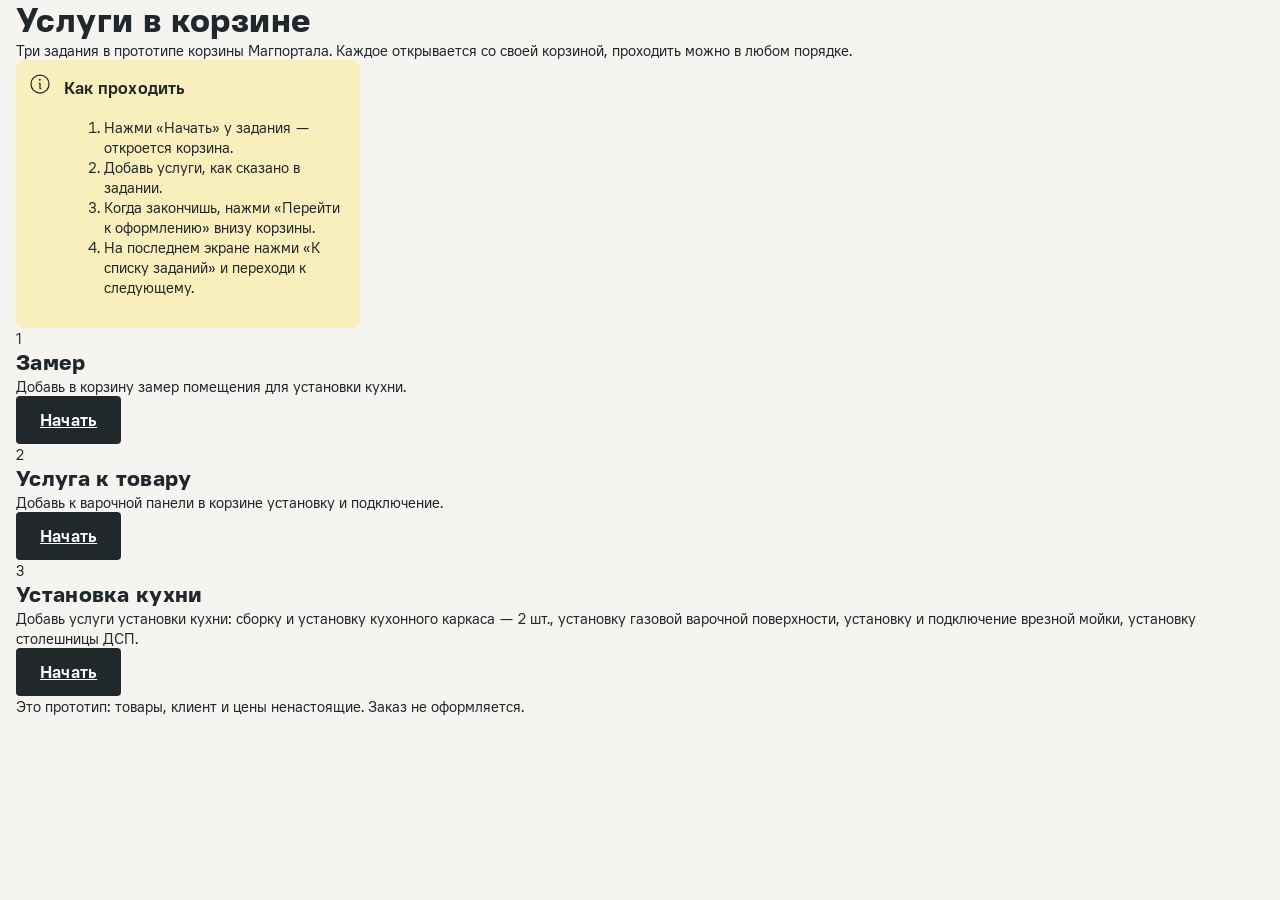
==== index.html @ e3cd8313 "Обновление прототипа 2026-10-15 13:20" ====
<!doctype html>
<html lang="ru">
<head>
<meta charset="utf-8">
<meta name="robots" content="noindex, nofollow">
<meta name="viewport" content="width=device-width, initial-scale=1">
<title>Задания — услуги в корзине</title>
<link rel="stylesheet" href="assets/fonts.css">
<link rel="stylesheet" href="assets/ds.css">
<style>
/* Стартовая страница теста: три задания прототипа. Атомы — ds.css (fr-btn, fr-label, fr-infobar). */
html, body { margin: 0; background: var(--background-secondary, #F5F4F1); font-family: var(--f-base); color: var(--text-primary); }
* { box-sizing: border-box; }
p, h1, h2 { margin: 0; }
.st-h1, .st-h2 { font-family: var(--f-base); text-transform: none; }   /* ds.css задаёт h1/h2 титульный шрифт и капс — гасим
.st { max-width: 720px; margin: 0 auto; padding: 64px 16px 80px; display: flex; flex-direction: column; gap: 32px; }
.st-head { display: flex; flex-direction: column; gap: 12px; }
.st-h1 { font-size: 34px; line-height: 40px; font-weight: 600; letter-spacing: .25px; }
.st-lead { font-size: 17px; line-height: 24px; letter-spacing: .2px; color: var(--text-secondary); }
.st .fr-infobar { width: 100%; }
.st-ib { flex: none; padding: 4px; }
.st-ib img { display: block; width: 24px; height: 24px; }
.st-steps { margin: 4px 0 0; padding-left: 20px; font-size: 15px; line-height: 20px; letter-spacing: .2px; }
.st-steps li + li { margin-top: 4px; }
.st-list { display: flex; flex-direction: column; gap: 16px; }
.st-card { display: flex; gap: 24px; align-items: flex-start; padding: 24px; border-radius: 8px; background: var(--background-primary); }
.st-num { flex: none; width: 40px; height: 40px; border-radius: 50%; display: flex; align-items: center; justify-content: center;
  background: var(--control-minor); font-size: 17px; line-height: 24px; font-weight: 600; }
.st-body { flex: 1 1 0; min-width: 0; display: flex; flex-direction: column; gap: 8px; }
.st-trow { display: flex; flex-wrap: wrap; align-items: center; gap: 8px 12px; }
.st-h2 { font-size: 21px; line-height: 26px; font-weight: 600; letter-spacing: .2px; }
.st-task { font-size: 17px; line-height: 24px; letter-spacing: .2px; }
.st-card .fr-btn { flex: none; align-self: center; text-decoration: none; }
.st-lbl--done { background: var(--control-minor); }
.st-foot { font-size: 13px; line-height: 16px; letter-spacing: .2px; color: var(--text-minor); }
@media (max-width: 600px) {
  .st { padding-top: 32px; }
  .st-card { flex-wrap: wrap; }
  .st-card .fr-btn { width: 100%; }
}
</style>
</head>
<body>
<main class="st">
  <div class="st-head">
    <h1 class="st-h1">Услуги в корзине</h1>
    <p class="st-lead">Три задания в прототипе корзины Магпортала. Каждое открывается со своей корзиной, проходить можно в любом порядке.</p>
  </div>

  <div class="fr-infobar fr-infobar--alert">
    <div class="fr-infobar__content"><span class="st-ib"><img src="assets/fig/svc/info-24.svg" alt=""></span>
      <div class="fr-infobar__text">
        <p class="fr-infobar__title">Как проходить</p>
        <ol class="st-steps">
          <li>Нажми «Начать» у задания — откроется корзина.</li>
          <li>Добавь услуги, как сказано в задании.</li>
          <li>Когда закончишь, нажми «Перейти к оформлению» внизу корзины.</li>
          <li>На последнем экране нажми «К списку заданий» и переходи к следующему.</li>
        </ol>
      </div>
    </div>
  </div>

  <div class="st-list" id="list"></div>

  <p class="st-foot">Это прототип: товары, клиент и цены ненастоящие. Заказ не оформляется.</p>
</main>

<script>
  // Формулировки заданий — черновик, проверить перед отправкой
  const TASKS = [
    { id: 'zamer', title: 'Замер', text: 'Добавь в корзину замер помещения для установки кухни.' },
    { id: 'tovar', title: 'Услуга к товару', text: 'Добавь к варочной панели в корзине установку и подключение.' },
    { id: 'kuhnya', title: 'Установка кухни', text: 'Добавь услуги установки кухни: сборку и установку кухонного каркаса — 2 шт., установку газовой варочной поверхности, установку и подключение врезной мойки, установку столешницы ДСП.' }
  ];
  const status = id => { try { return localStorage.getItem('ux-task-' + id); } catch (e) { return null; } };
  document.getElementById('list').innerHTML = TASKS.map((t, i) => {
    const s = status(t.id);
    // Метка нейтральная для обоих исходов — как и страница «Задание завершено», не подсказываем, верно ли выполнено
    const lbl = s ? '<span class="fr-label st-lbl--done"><span class="fr-label__text">Пройдено</span></span>' : '';
    return `<section class="st-card">
      <span class="st-num">${i + 1}</span>
      <div class="st-body"><div class="st-trow"><h2 class="st-h2">${t.title}</h2>${lbl}</div><p class="st-task">${t.text}</p></div>
      <a class="fr-btn ${s ? 'fr-btn--secondary' : 'fr-btn--primary'} fr-btn--l" href="prototype.html?task=${t.id}">${s ? 'Пройти ещё раз' : 'Начать'}</a>
    </section>`;
  }).join('');
</script>
</body>
</html>
---- assets/fonts.css ----
/* Шрифты Лемана ПРО — LMMain, LMTitle. Вшиты base64, файл самодостаточен. */

@font-face {
  font-family: 'LMMain';
  font-weight: 400;
  font-style: normal;
  font-display: swap;
  src: url([data-uri]) format('woff2');
}

@font-face {
  font-family: 'LMMain';
  font-weight: 600;
  font-style: normal;
  font-display: swap;
  src: url([data-uri]) format('woff2');
}

@font-face {
  font-family: 'LMMain';
  font-weight: 700;
  font-style: normal;
  font-display: swap;
  src: url([data-uri]) format('woff2');
}

@font-face {
  font-family: 'LMTitle';
  font-weight: 600;
  font-style: normal;
  font-display: swap;
  src: url([data-uri]) format('woff2');
}

@font-face {
  font-family: 'LMTitle';
  font-weight: 700;
  font-style: normal;
  font-display: swap;
  src: url([data-uri]) format('woff2');
}
---- assets/ds.css ----
/* ═══ Дизайн-система Лемана ПРО — общие стили ═══
   Подключать вместе с fonts.css.
   Токены извлечены из Storybook, компоненты сверены с Figma. */

:root {

  /* ─── Шрифты ─── */
  --font-base: LMMain, Roboto, -apple-system, BlinkMacSystemFont, 'Segoe UI', system-ui, sans-serif;
  --font-title: LMTitle, Roboto, -apple-system, BlinkMacSystemFont, 'Segoe UI', system-ui, sans-serif;
  --f-base: var(--font-base);
  --f-title: var(--font-title);
  --f-mono: ui-monospace, 'SF Mono', Menlo, Consolas, monospace;
  --font-family: var(--font-base);

  /* ─── Радиусы (Tokens / Roundings) ─── */
  --rounding-s: 2px;         /* маленькое */
  --rounding-m: 4px;         /* базовое, большинство компонентов */
  --rounding-l: 8px;         /* крупные компоненты, Snackbar */
  --rounding-xl: 16px;       /* модалки, виджеты */
  --rounding-circular: 100vmin;  /* круглые элементы */


  /* ─── Типографика ───────────────────────────────────────────────
     Источник: Figma «🖥️📱App Web style» EeBsHNhBQvNYM3akPUMICR,
     страница Typography WEB (нода 1294:6483). Сверено 2026-09-21 — 40 стилей.

     ДВА СЕМЕЙСТВА ЗАГОЛОВКОВ, их легко перепутать:
       heading       — LM Main (обычные заголовки)
       heading extra — LM Title (акцентные, крупный letter-spacing)

     letter-spacing ОБЯЗАТЕЛЕН: без него текст не совпадёт с макетом.
       body/caption 0.2 · heading 0.25 · overline 0.6 · extra 0.6–1.2
     ─────────────────────────────────────────────────────────────── */

  /* Заголовки LM Main. Display и h1 — Bold 700, h2 и h3 — DemiBold 600 */
  --fs-display: 49px;  --lh-display: 56px;   /* mobile: 35 / 40 */
  --fs-h1: 35px;       --lh-h1: 40px;        /* mobile: 29 / 34 */
  --fs-h2: 27px;       --lh-h2: 32px;        /* mobile: 23 / 28 */
  --fs-h3: 21px;       --lh-h3: 26px;        /* mobile: 19 / 24 */
  --ls-heading: 0.25px;
  --fw-heading: 700;          /* display, h1 */
  --fw-heading-sub: 600;      /* h2, h3 */

  /* Заголовки extra — LM Title Bold 700, увеличенный трекинг */
  --fs-display-extra: 49px;  --lh-display-extra: 56px;  --ls-display-extra: 1.2px;
  --fs-h1-extra: 35px;       --lh-h1-extra: 40px;       --ls-h1-extra: 1px;
  --fs-h2-extra: 27px;       --lh-h2-extra: 32px;       --ls-h2-extra: 0.6px;
  --fs-h3-extra: 21px;       --lh-h3-extra: 26px;       --ls-h3-extra: 0.6px;
  /* mobile extra: display 35/40 LS 1 · h1 29/34 · h2 23/28 · h3 19/24, все LS 0.6 */

  /* Текст LM Main — размеры s / m / l.
     long — для многострочного текста, short — для однострочного (интерлиньяж плотнее) */
  --fs-body-s: 15px;   --lh-body-long-s: 20px;   --lh-body-short-s: 18px;
  --fs-body-m: 17px;   --lh-body-long-m: 24px;   --lh-body-short-m: 22px;
  --fs-body-l: 21px;   --lh-body-long-l: 28px;   --lh-body-short-l: 26px;
  --fw-body: 400;
  --fw-body-accent: 600;   /* accent и subtitle */
  --ls-body: 0.2px;

  /* subtitle — DemiBold 600 с интерлиньяжем short */
  --lh-subtitle-s: 18px;  --lh-subtitle-m: 22px;  --lh-subtitle-l: 26px;

  /* Minor 13px и Mini 11px */
  --fs-minor: 13px;   --lh-minor: 16px;    /* caption: 400, caption accent: 600 */
  --fs-mini: 11px;    --lh-mini: 14px;     /* regular: 400, accent: 600 */

  /* Overline — LM Title Bold 700, трекинг 0.6. Пять размеров.
     ВАЖНО: mini/overline выбивается — DemiBold 600 и трекинг 0.3 */
  --fw-overline: 700;
  --ls-overline: 0.6px;
  --fs-overline-l: 21px;     --lh-overline-l: 28px;
  --fs-overline-m: 17px;     --lh-overline-m: 24px;
  --fs-overline-s: 15px;     --lh-overline-s: 20px;
  --fs-overline-minor: 13px; --lh-overline-minor: 16px;
  --fs-overline-mini: 11px;  --lh-overline-mini: 14px;
  --fw-overline-mini: 600;   --ls-overline-mini: 0.3px;

  /* Контролы (кнопки s / m / l). Совпадает с body: LM Main DemiBold 600, трекинг 0.2 */
  --fs-control-s: 15px;  --lh-control-s: 20px;
  --fs-control-m: 15px;  --lh-control-m: 20px;
  --fs-control-l: 17px;  --lh-control-l: 24px;
  --fw-control: 600;

  /* ─── Бренд ─── */
  --brand-primary: #FDC300;
  --brand-dark: #BD7229;
  --brand-light: #FBE2A2;
  --brand-minor: #21282B;
  --brand-secondary: #21282B;
  --brand-invert: #FFFFFF;

  /* ─── Контролы ─── */
  --control-primary: #21282B;
  --control-secondary: #CCC6B8;
  --control-accent: #FDC300;
  --control-minor: #E3E1D8;
  --control-invert: #FFFFFF;
  --control-primary-invert: #FFFFFF;
  --control-hover-primary: #000000;
  --control-hover-secondary: #B2A994;
  --control-hover-accent: #E79F26;
  --control-hover-minor: #CCC6B8;
  --control_hover-primary: #000000;
  --control_hover-secondary: #B2A994;
  --control_hover-accent: #E79F26;
  --control_hover-minor: #CCC6B8;

  /* ─── Контролы: invert (для тёмного фона) ───
     Источник: Figma «🖥️ Button Web» 7wfKu1grD3estuXYzrN9Zr, разделы Виды (3141:4123)
     и Состояния (3141:4368), сверено 2026-09-21 через figma-work.
     В исходной выгрузке fronton-токены.css отсутствовали — invert-кнопки падали
     на невалидный var() и теряли фон. Значения совпали со Storybook-рендером. */
  --control-minor-invert: #FFFFFF40;
  --control-secondary-invert: #FFFFFF80;
  --control-hover-primary-invert: #FFFFFFBF;
  --control-hover-minor-invert: #FFFFFF80;
  --control-hover-secondary-invert: #FFFFFF99;
  --control_hover-primary-invert: #FFFFFFBF;
  --control_hover-minor-invert: #FFFFFF80;
  --control_hover-secondary-invert: #FFFFFF99;

  /* ─── Фоны ─── */
  --background-primary: #FFFFFF;
  --background-secondary: #F5F4F1;
  --background-accent: #21282B;

  /* ─── Текст ─── */
  --text-primary: #21282B;
  --text-secondary: #5A5E60;
  --text-minor: #919395;
  --text-invert: #FFFFFF;
  --text-primary-invert: #FFFFFF;
  --text-secondary-invert: #FFFFFFBF;
  --text-minor-invert: #FFFFFF80;

  /* ─── Success ─── */
  --success-primary: #009F57;
  --success-dark: #006836;
  --success-light: #BEF4DC;

  /* ─── Attention (ошибка) ─── */
  --attention-primary: #C33848;
  --attention-dark: #9C312A;
  --attention-light: #FFE1E4;

  /* ─── Service (инфо) ─── */
  --service-primary: #60A3BD;
  --service-dark: #0D5263;
  --service-light: #C2E5F4;

  /* ─── Accent ─── */
  --accent-primary: #FFE55A;
  --accent-dark: #B09D37;
  --accent-light: #F9EFBD;

  /* ─── B2B ─── */
  --b2b-primary: #AE6849;
  --b2b-dark: #913300;
  --b2b-light: #E5CDC3;
  --b2b-accent: #21282B;

  /* ─── Вторичная палитра ─── */
  --secondary-green-primary: #A0B9B1;
  --secondary-green_primary: #A0B9B1;
  --secondary-green-dark: #5C8477;
  --secondary-green_dark: #5C8477;
  --secondary-green-light: #D5ECE3;
  --secondary-green_light: #D5ECE3;
  --secondary-grey: #21282B;
  --secondary-blue-primary: #1563C5;
  --secondary-blue_primary: #1563C5;
  --secondary-blue-dark: #294877;
  --secondary-blue_dark: #294877;
  --secondary-blue-light: #D5E8FF;
  --secondary-blue_light: #D5E8FF;
  --secondary-orange-primary: #D95E00;
  --secondary-orange_primary: #D95E00;
  --secondary-orange-dark: #AD4B00;
  --secondary-orange_dark: #AD4B00;
  --secondary-orange-light: #F7DECC;
  --secondary-orange_light: #F7DECC;
  --secondary-purple-primary: #992D7A;
  --secondary-purple_primary: #992D7A;
  --secondary-purple-dark: #740354;
  --secondary-purple_dark: #740354;
  --secondary-purple-light: #EDDEEA;
  --secondary-purple_light: #EDDEEA;
  --secondary-yellow-primary: #FFE55A;
  --secondary-yellow_primary: #FFE55A;
  --secondary-yellow-dark: #B09D37;
  --secondary-yellow_dark: #B09D37;
  --secondary-yellow-light: #F9EFBD;
  --secondary-yellow_light: #F9EFBD;
  --secondary-red-primary: #CE0019;
  --secondary-red_primary: #CE0019;
  --secondary-red-dark: #8C030C;
  --secondary-red_dark: #8C030C;
  --secondary-red-light: #FFD7D4;
  --secondary-red_light: #FFD7D4;
  --secondary-black: #000000;
  --secondary-white: #FFFFFF;


  /* ─── Система отступов (Spacing system PDF) ───
     Микромодуль 4px — всему кратно. Отступы разбиты на типы,
     чтобы меньше ошибаться: этажи / паддинги контейнеров / инлайн-гэпы.
     Совет ДС: использовать контрастные значения, немного разных на экране. */

  /* Между «этажами» — крупными смысловыми блоками экрана */
  --level-s: 40px;
  --level-m: 64px;
  --level-l: 80px;

  /* Внутренние отступы контейнеров (карточки, компоненты, секции) */
  --padding-s: 12px;
  --padding-m: 16px;
  --padding-l: 24px;
  --padding-xl: 32px;

  /* Инлайн-гэпы между элементами внутри контейнера */
  --gap-xs: 4px;
  --gap-s: 8px;
  --gap-m: 12px;
  --gap-l: 16px;
  --gap-xl: 24px;
  --gap-xxl: 32px;

  /* ─── Спейсинг (шкала Fronton) ─── */
  --space-10: 1px;
  --space-25: 2px;
  --space-35: 3px;
  --space-50: 4px;
  --space-60: 5px;
  --space-75: 6px;
  --space-85: 7px;
  --space-100: 8px;
  --space-125: 10px;
  --space-150: 12px;
  --space-175: 14px;
  --space-200: 16px;
  --space-225: 18px;
  --space-250: 20px;
  --space-275: 22px;
  --space-300: 24px;
  --space-325: 26px;
  --space-350: 28px;
  --space-375: 30px;
  --space-400: 32px;
  --space-425: 34px;
  --space-450: 36px;
  --space-475: 38px;
  --space-500: 40px;
  --space-525: 42px;
  --space-550: 44px;
  --space-575: 46px;
  --space-600: 48px;
  --space-625: 50px;
  --space-650: 52px;
  --space-675: 54px;
  --space-700: 56px;
  --space-725: 58px;
  --space-750: 60px;
  --space-775: 62px;
  --space-800: 64px;
  --space-825: 66px;
  --space-850: 68px;
  --space-875: 70px;
  --space-900: 72px;
  --space-925: 74px;
  --space-950: 76px;
  --space-975: 78px;
  --space-1000: 80px;

  /* ─── Тени ─── */
  --box-shadow-m: 0 1.17px 2px rgba(0, 0, 0, 0.0196802), 0 1.4px 5px rgba(0, 0, 0, 0.03), 0 2px 10px rgba(0, 0, 0, 0.03), 0 2px 18px rgba(0, 0, 0, 0.04), 0 9px 33px rgba(0, 0, 0, 0.03);
  --box-shadow-m-up: 0 -1.17px 2px rgba(0, 0, 0, 0.0196802), 0 -1.4px 5px rgba(0, 0, 0, 0.03), 0 -2px 10px rgba(0, 0, 0, 0.03), 0 -2px 18px rgba(0, 0, 0, 0.04), 0 -9px 33px rgba(0, 0, 0, 0.03);
  --box-shadow-s: 0 1px 4px rgba(0, 0, 0, 0.16), 0 2px 9px rgba(0, 0, 0, 0.02);
  --box-shadow-s-up: 0 -1px 4px rgba(0, 0, 0, 0.16), 0 -2px 9px rgba(0, 0, 0, 0.02);
  --box-shadow-l: 0 0.166035px 2.21381px rgba(0, 0, 0, 0.0196802), 0 0.399006px 5.32008px rgba(0, 0, 0, 0.0282725), 0 0.751293px 10.0172px rgba(0, 0, 0, 0.035), 0 12px 40px rgba(0, 0, 0, 0.08);
  --box-shadow-l-up: 0 -0.166035px 2.21381px rgba(0, 0, 0, 0.0196802), 0 -0.399006px 5.32008px rgba(0, 0, 0, 0.0282725), 0 -0.751293px 10.0172px rgba(0, 0, 0, 0.035), 0 -12px 40px rgba(0, 0, 0, 0.08);

}

:root {
  --f-title: LMTitle, Roboto, system-ui, sans-serif;
  --f-mono: ui-monospace, "SF Mono", Menlo, Consolas, monospace;
}

:root {
  /* invert-токены: отсутствуют в fronton-токены.css, значения из Storybook */
  --control-minor-invert: #FFFFFF40;
  --control-secondary-invert: #FFFFFF80;
  --control_hover-primary-invert: #FFFFFFBF;
  --control_hover-minor-invert: #FFFFFF80;
  --control_hover-secondary-invert: #FFFFFF99;
}


/* ═══════════════════════════════════════════════
   ОБВЯЗКА СТРАНИЦ — единая для индекса и компонентов
   ═══════════════════════════════════════════════ */
:root {
  --f-base: var(--font-base);
  --f-title: var(--font-title);
  --f-mono: ui-monospace, "SF Mono", Menlo, Consolas, monospace;
  /* invert-токены кнопок: нет в fronton-токены.css, значения из Storybook */
  --control-minor-invert: #FFFFFF40;
  --control-secondary-invert: #FFFFFF80;
  --control_hover-primary-invert: #FFFFFFBF;
  --control_hover-minor-invert: #FFFFFF80;
  --control_hover-secondary-invert: #FFFFFF99;
  /* служебные цвета страницы.
     --bg намеренно НЕ равен токену --background-secondary (#F5F4F1):
     это фон самого справочника, а не значение из ДС. */
  --bg: #F5F5F5;
  --surface: var(--background-primary);
  --border: var(--control-minor);
  --muted: var(--text-minor);
  --ink: var(--text-primary);
  --code-bg: var(--background-secondary);
  --warn-bg: #FFF8E1; --warn-border: #F0C000;
  --ok-bg: var(--success-light); --ok-border: var(--success-primary);
  --err-bg: var(--attention-light); --err-border: var(--attention-primary);
}
@media (prefers-color-scheme: dark) {
  :root:not([data-theme="light"]) {
    --bg: #14181A; --surface: #1C2124; --border: #2E3438;
    --muted: #9AA4A8; --ink: #E8EBEC; --code-bg: #22282B;
    --warn-bg: #2A2413; --warn-border: #8A7000;
    --ok-bg: #16241A; --ok-border: #2F6B34;
    --err-bg: #2C1618; --err-border: #8C3038;
  }
}
:root[data-theme="dark"] {
  --bg: #14181A; --surface: #1C2124; --border: #2E3438;
  --muted: #9AA4A8; --ink: #E8EBEC; --code-bg: #22282B;
  --warn-bg: #2A2413; --warn-border: #8A7000;
  --ok-bg: #16241A; --ok-border: #2F6B34;
  --err-bg: #2C1618; --err-border: #8C3038;
}

* { box-sizing: border-box; }
body { margin: 0; padding: 0 16px 80px; background: var(--bg); color: var(--ink);
  font-family: var(--f-base); font-size: 15px; line-height: 20px; -webkit-font-smoothing: antialiased; }
.wrap { max-width: 1040px; margin: 0 auto; }
a { color: inherit; }

/* шапка страницы компонента */
.chead { padding: 28px 0 24px; border-bottom: 1px solid var(--border); margin-bottom: 36px; }
.crumbs { font-size: 13px; color: var(--muted); margin: 0 0 14px; }
.crumbs a { text-decoration: none; opacity: .85; }
.crumbs a:hover { opacity: 1; text-decoration: underline; }
h1 { font-family: var(--f-title); font-size: 34px; line-height: 40px; margin: 0 0 8px; letter-spacing: .4px; }
.sub { color: var(--muted); font-size: 15px; line-height: 22px; margin: 0; max-width: 64ch; }
.meta { display: flex; flex-wrap: wrap; gap: 8px; margin-top: 16px; align-items: center; }
.pill { font-size: 12px; padding: 4px 10px; border: 1px solid var(--border); border-radius: 999px; color: var(--muted); }
.pill--ok { border-color: var(--ok-border); color: var(--ok-border); }
.pill--err { border-color: var(--err-border); color: var(--err-border); }
.copyhint { font-size: 12px; color: var(--muted); margin: 14px 0 0; }

h2 { font-family: var(--f-title); font-size: 22px; line-height: 28px; margin: 44px 0 6px; letter-spacing: .3px; }
h3 { font-size: 15px; margin: 26px 0 10px; font-weight: 600; }
.hint, .lead { color: var(--muted); font-size: 14px; line-height: 20px; margin: 0 0 18px; max-width: 72ch; }

/* доски демонстрации */
.board { border: 1px solid var(--border); border-radius: var(--rounding-l); overflow: hidden; background: var(--surface); }
.board + .board { margin-top: 18px; }
.board__head { display: flex; align-items: center; justify-content: space-between; gap: 12px; flex-wrap: wrap;
  padding: 12px 20px; background: var(--bg); border-bottom: 1px solid var(--border);
  font-size: 13px; font-weight: 600; color: var(--muted); }
.board__body { padding: 4px 20px 18px; }
.board--invert .board__body { background: #0A0A0A; }
.board--invert .row { border-bottom-color: #2A2A2A; }
.board--invert .row__label, .board--invert .cell__cap { color: #8A9296; }
.board--invert code.cp { background: #1A1A1A; border-color: #333; color: #D8DCDD; }

.row { display: grid; grid-template-columns: minmax(180px, 210px) 1fr 1fr; gap: 20px; align-items: start;
  padding: 16px 0; border-bottom: 1px dashed var(--border); }
.row--wide { grid-template-columns: minmax(180px, 210px) 1fr; }
/* .row жёстко рассчитан на 2 колонки примеров. Доски с тремя колонками
   (Badge: primary/secondary/pseudo) переносили третью на новую строку. */
.row--3 { grid-template-columns: minmax(180px, 210px) 1fr 1fr 1fr; }
.row:last-child { border-bottom: 0; }
.row__label { font-size: 11px; font-weight: 600; color: var(--muted); letter-spacing: .4px; }
.row__label small { display: block; font-weight: 400; margin: 3px 0 7px; letter-spacing: 0; opacity: .8; }
.cell__cap { display: block; font-size: 10px; color: var(--muted); margin-bottom: 8px; letter-spacing: .3px; }
.cell--empty { font-size: 12px; color: var(--muted); font-style: italic; opacity: .7; }
.demo { display: flex; flex-wrap: wrap; gap: 12px; align-items: center; }
@media (max-width: 720px) { .row, .row--wide { grid-template-columns: 1fr; gap: 12px; } }

/* теги классов */
code.cp { font-family: var(--f-mono); font-size: 12px; background: var(--code-bg);
  border: 1px solid var(--border); border-radius: var(--rounding-s); padding: 2px 7px;
  cursor: pointer; color: var(--ink); display: inline-block; max-width: 100%; overflow-wrap: anywhere;
  transition: background .12s, border-color .12s; }
code.cp:hover { border-color: var(--muted); }
code.cp.copied { background: var(--ok-bg); border-color: var(--ok-border); color: var(--ok-border); }
code.cp.copied::after { content: " ✓"; }
code.cp.is-missing { border-style: dashed; }
.tagrow { display: flex; flex-wrap: wrap; gap: 5px; align-items: center; }
.badge-missing, .miss { font-size: 10px; letter-spacing: .3px; padding: 2px 7px; border-radius: var(--rounding-s);
  background: var(--err-bg); border: 1px solid var(--err-border); color: var(--err-border); white-space: nowrap; }

/* таблицы */
.tbl-wrap { overflow-x: auto; -webkit-overflow-scrolling: touch; }
table { width: 100%; border-collapse: collapse; font-size: 13px; }
th, td { text-align: left; padding: 10px 12px; border-bottom: 1px solid var(--border); vertical-align: top; }
th { font-size: 11px; text-transform: uppercase; letter-spacing: .5px; color: var(--muted); font-weight: 600; }
td code:not(.cp) { font-family: var(--f-mono); font-size: 12px; background: var(--code-bg); padding: 1px 5px; border-radius: var(--rounding-s); }
.sw { display: inline-block; width: 12px; height: 12px; border-radius: 3px; border: 1px solid var(--border); vertical-align: -2px; margin-right: 5px; }

/* блоки-заметки */
.note { border-radius: var(--rounding-l); padding: 16px 20px; margin-bottom: 14px; border: 1px solid; }
.note--warn { background: var(--warn-bg); border-color: var(--warn-border); }
.note--err { background: var(--err-bg); border-color: var(--err-border); }
.note--ok { background: var(--ok-bg); border-color: var(--ok-border); }
.note__t { font-weight: 600; font-size: 14px; margin: 0 0 6px; display: flex; gap: 8px; align-items: center; flex-wrap: wrap; }
.note__b { font-size: 13px; line-height: 20px; margin: 0; color: var(--muted); }
.sev { font-size: 10px; text-transform: uppercase; letter-spacing: .5px; padding: 2px 7px; border-radius: var(--rounding-s); font-weight: 700; }
.sev--high { background: var(--err-border); color: #fff; }
.sev--med { background: var(--warn-border); color: #21282B; }
.sev--low { background: var(--border); color: var(--muted); }
.sev--ok { background: var(--ok-border); color: #fff; }

pre { background: var(--code-bg); border: 1px solid var(--border); border-radius: var(--rounding-l);
  padding: 16px; overflow-x: auto; font-size: 12.5px; line-height: 1.6; font-family: var(--f-mono); }
footer { margin-top: 52px; padding-top: 20px; border-top: 1px solid var(--border); font-size: 12px; color: var(--muted); line-height: 20px; }


/* ═══ КОМПОНЕНТЫ ═══ */
.fr-accordion--stroke { border-radius: var(--rounding-l); }
.fr-accordion--stroke > .fr-accordion__item {
  position: relative;
  display: grid;
  grid-template-areas: "header-icon header-content" ". preview" ". body-content" "divider divider";
  grid-template-rows: auto auto auto 1px;
  grid-template-columns: auto 1fr;
}
/* Размер S: в прежней выгрузке правила отсутствовали — аккордеон --s рисовался
   с паддингами по умолчанию. Значения из fronton-компоненты.css, сверены с Figma (16px). */
.fr-accordion--s .fr-accordion__item { padding-inline: var(--space-200); }
.fr-accordion--s .fr-accordion__header,
.fr-accordion--s .fr-accordion__header-icon { padding-block: var(--space-200); }
.fr-accordion--stroke > .fr-accordion__item:first-of-type { box-shadow: 1px 0 0 0 var(--control-minor) inset, 0 1px 0 0 var(--control-minor) inset, -1px 0 0 0 var(--control-minor) inset; border-radius: var(--rounding-l) var(--rounding-l) 0 0; }
.fr-accordion--stroke > .fr-accordion__item:last-of-type  { box-shadow: 1px 0 0 0 var(--control-minor) inset, -1px 0 0 0 var(--control-minor) inset, 0 -1px 0 0 var(--control-minor) inset; border-radius: 0 0 var(--rounding-l) var(--rounding-l); }
.fr-accordion__item {
  position: relative;
  display: grid;
  grid-template-areas: "header-icon header-content" ". preview" ". body-content" "divider divider";
  grid-template-rows: auto auto auto 1px;
  grid-template-columns: auto 1fr;
}
.fr-accordion__item:hover { box-shadow: 0 1px 0 0 var(--control-hover-minor) inset; }
.fr-accordion--m .fr-accordion__item { padding-inline: var(--space-300); }
.fr-accordion__header {
  grid-area: header-content;
  display: flex;
  gap: var(--space-100);
  align-items: flex-start;
  justify-content: space-between;
  width: 100%;
  text-align: left;
  cursor: pointer;
  transition: padding-bottom .3s linear;
  /* Сброс нативных стилей кнопки: без него браузер рисует серую подложку и рамку */
  margin: 0; padding: 0; border: 0;
  background: none; color: inherit; font: inherit;
}
.fr-accordion__header.is-non-interactive { cursor: default; }
.fr-accordion--m .fr-accordion__header, .fr-accordion--m .fr-accordion__header-icon { padding-block: var(--space-400); }
.fr-accordion__header-icon { grid-area: header-icon; display: flex; align-items: center; align-self: start; margin-right: 8px; transition: padding-bottom .3s linear; }
/* Шеврон: в Figma ChevronDown/ChevronUp 20px в обёртке с padding 2px (бокс 24), stroke 1.25.
   Раскрытый = ChevronUp → поворот исходного ChevronDown на 180°. */
.fr-accordion__chevron { display: flex; flex: none; width: 24px; height: 24px; padding: 2px; box-sizing: border-box; color: var(--text-primary); transition: transform .3s; }
.fr-accordion__chevron svg { width: 20px; height: 20px; }
.fr-accordion__header.is-open .fr-accordion__chevron { transform: rotate(180deg); }
/* Раскрытый пункт: в Figma вертикальный отступ 32/16 обрамляет заголовок + текст вместе,
   поэтому у раскрытого заголовка нижнего отступа нет (текст идёт с pt 8). */
.fr-accordion .fr-accordion__header.is-open,
.fr-accordion .fr-accordion__item:has(> .fr-accordion__header.is-open) > .fr-accordion__header-icon { padding-bottom: 0; }
/* Заголовок пункта: Body medium/accent — LM Main DemiBold 17/24, tracking .2 (оба размера) */
.fr-accordion__title { flex: 1 1 auto; min-width: 0; font-size: 17px; line-height: 24px; font-weight: 600; letter-spacing: .2px; color: var(--text-primary); }
/* Правый слот (Badge и т.п.): в Figma контейнер высотой 24, по центру */
.fr-accordion__right { display: flex; flex: none; align-items: center; height: 24px; }
.fr-accordion__header-icon svg { display: block; width: 24px; height: 24px; color: var(--text-primary); }
.fr-accordion__content { grid-area: body-content; font-size: 15px; line-height: 20px; font-weight: 400; letter-spacing: .2px; color: var(--text-primary); }
.fr-accordion--s .fr-accordion__content { padding: 8px 0 var(--space-200) 0; }
.fr-accordion--m .fr-accordion__content { padding: 8px 0 var(--space-400) 0; }
.fr-accordion__divider {
  grid-area: divider;
  border-top: 1px solid var(--control-minor);
  /* В Figma разделитель идёт от края до края пункта, а padding-inline его обрезал.
     Растягиваем обратно на величину горизонтального паддинга. */
  margin-inline: calc(-1 * var(--space-300));
}
.fr-accordion--s .fr-accordion__divider { margin-inline: calc(-1 * var(--space-200)); }
.fr-accordion__item:hover .fr-accordion__divider { border-top-color: var(--control-hover-minor); }
/* Корневое правило было в fronton-компоненты.css, но не попало в ds.css. */
.fr-breadcrumbs {
  display: flex;
  flex-wrap: wrap;
  align-items: center;
  overflow: hidden;
  /* Зазор между крошками — 4px (из группы 201:405) */
  gap: 4px;
}
/* Модификаторов платформы в CSS Fronton нет вовсе: там один кегль 15/20,
   то есть мобильный. Десктопный по Figma — 13/16. Восстановлено по 201:82. */
.fr-breadcrumbs--desktop .fr-breadcrumbs__item { font-size: 13px; line-height: 16px; }
.fr-breadcrumbs--mobile  .fr-breadcrumbs__item { font-size: 15px; line-height: 20px; }
/* Крошка и её шеврон — одна группа, зазор внутри 2px на десктопе, 4px на мобиле */
.fr-breadcrumbs--desktop .fr-breadcrumbs__item { display: inline-flex; align-items: center; gap: 2px; }
.fr-breadcrumbs--mobile  .fr-breadcrumbs__item { display: inline-flex; align-items: center; gap: 4px; }
/* В Figma крошки БЕЗ подчёркивания — браузерный дефолт на <a> надо гасить.
   В базовом правиле .fr-breadcrumbs__item из Fronton text-decoration не задан. */
.fr-breadcrumbs__item { text-decoration: none; }
/* Текущая страница — последняя крошка, не ссылка */
.fr-breadcrumbs__item.is-current { cursor: default; }
.fr-breadcrumbs__item.is-current:hover { color: var(--text-secondary); }
/* Инверсия — для тёмного фона (component set 201:470) */
.fr-breadcrumbs.is-invert .fr-breadcrumbs__item { color: var(--text-secondary-invert, rgba(255,255,255,.75)); }
.fr-breadcrumbs.is-invert .fr-breadcrumbs__item:hover { color: var(--text-primary-invert); }
.fr-breadcrumbs.is-invert .fr-breadcrumbs__separator { color: inherit; }

.fr-breadcrumbs__item {
  letter-spacing: .2px;
  font-size: 15px;
  font-weight: 400;
  line-height: 20px;
  color: var(--text-secondary);
  border: none;
  background: none;
  cursor: pointer;
  overflow: hidden;
  text-overflow: ellipsis;
  white-space: nowrap;
}
.fr-breadcrumbs__item:hover, .fr-breadcrumbs__item:active { color: var(--control-hover-primary); }
/* Разделитель. В CSS Fronton было: 12px, margin-inline 4px, --text-minor.
   В Figma: 16px, отступ задаётся gap'ом крошки (2px), цвет = цвету текста. */
.fr-breadcrumbs__separator {
  --icon-size: 16px;
  display: inline-flex;
  align-items: center;
  color: inherit;
  font-size: 16px;
  line-height: 1;
}
/* Корневая сетка аватара: в прежней выгрузке ds.css её не было — колонки
   не раскладывались. Восстановлено из fronton-компоненты.css.
   Ширина средней (пустой) колонки — это и есть зазор между эмблемой и текстом;
   в Figma он 12px для L/M и 8px для S/XS, в исходном CSS не задан вовсе. */
.fr-avatar {
  position: relative;
  display: grid;
  grid-template-areas: "picture . name" "picture . description";
  grid-template-columns: auto 12px 1fr;
  width: fit-content;
  align-items: start;
  font-family: var(--font-base);
}
.fr-avatar--s, .fr-avatar--xs { grid-template-columns: auto 8px 1fr; }
/* Текстовая часть: правил не было ни в ds.css, ни в fronton-компоненты.css.
   Значения из Figma (component set 203:1299). */
.fr-avatar__name { grid-area: name; letter-spacing: .2px; color: var(--text-primary); font-weight: 600; }
/* В Figma имя лежит в контейнере Title с верхним отступом (L 4 / M 2 / XS 4),
   а между именем и подписью — gap 4 (L) и 2 (M). Половина визуальной щели
   между строками уже дают line-height, поэтому отступ задаём точно. */
.fr-avatar--l .fr-avatar__name { padding-top: 4px; }
.fr-avatar--m .fr-avatar__name { padding-top: 2px; }
/* S и XS: подписи нет, имя центрируется по эмблеме (Figma: Name master justify-center) */
.fr-avatar--s, .fr-avatar--xs { align-items: center; }
.fr-avatar--s { min-height: 32px; grid-template-rows: 18px; }
.fr-avatar--xs { min-height: 24px; grid-template-rows: 16px; }
/* Межстрочный зазор имя↔подпись: Figma L 4 / M 2 (gap контейнера Name master) */
.fr-avatar--l { row-gap: 4px; min-height: 48px; grid-template-rows: 26px 16px; }
.fr-avatar--m { row-gap: 2px; min-height: 40px; grid-template-rows: 20px 16px; }
/* Имя — одна строка с многоточием (в Figma overflow=ellipsis по умолчанию) */
.fr-avatar__name, .fr-avatar__description { display: block; min-width: 0; overflow: hidden; text-overflow: ellipsis; white-space: nowrap; }
.fr-avatar__description { grid-area: description; letter-spacing: .2px; color: var(--text-secondary); font-size: 13px; line-height: 16px; }
.fr-avatar--l  .fr-avatar__name { font-size: 17px; line-height: 22px; }
.fr-avatar--m  .fr-avatar__name { font-size: 15px; line-height: 18px; }
.fr-avatar--s  .fr-avatar__name { font-size: 15px; line-height: 18px; }
.fr-avatar--xs .fr-avatar__name { font-size: 13px; line-height: 16px; }
/* Подпись есть только у L и M — у S и XS её нет по спецификации */
.fr-avatar--s .fr-avatar__description,
.fr-avatar--xs .fr-avatar__description { display: none; }
/* Фокус — жёлтое кольцо (--accent-primary), из страницы «Состояния» */
.fr-avatar.is-clickable { cursor: pointer; }
.fr-avatar.is-clickable:focus-visible { outline: none; }
.fr-avatar.is-clickable:focus-visible .fr-avatar__picture {
  box-shadow: 0 0 0 2px var(--accent-primary);
}

.fr-avatar__picture {
  grid-area: picture;
  display: flex;
  align-items: center;
  justify-content: center;
  align-self: start;
  overflow: hidden;
  border-radius: var(--rounding-circular);
  font-weight: 600;
  transition: opacity .2s ease-out;
  /* Заливки по умолчанию в выгрузке не было — Fill-эмблема выходила прозрачной.
     Значение из Figma: --control-minor. */
  background: var(--control-minor);
  color: var(--text-primary);
  letter-spacing: .2px;
}
.fr-avatar__picture img { width: 100%; height: 100%; object-fit: cover; }
.fr-avatar--xs .fr-avatar__picture { width: 24px; height: 24px; font-size: 13px; line-height: 16px; }
.fr-avatar--s  .fr-avatar__picture { width: 32px; height: 32px; font-size: 15px; line-height: 20px; }
.fr-avatar--m  .fr-avatar__picture { width: 40px; height: 40px; font-size: 15px; line-height: 20px; }
.fr-avatar--l  .fr-avatar__picture { width: 48px; height: 48px; font-size: 17px; line-height: 24px; }
.fr-avatar.is-clickable:hover .fr-avatar__picture { opacity: .8; }
/* ═══ Input ═══
   Figma 8fr51MkZiM8cLcfJMoa8Y5 (L 230:11396, M 234:19494, S 234:18232,
   mobile 234:18902/230:14842/234:20086, invert 234:20880…). Устройство —
   как в fronton-react input/styles/base.module.css: рамка = <fieldset>,
   вырез под label = <legend> (настоящий разрыв рамки, фон не нужен).
   Над полем всегда 12px под «взлетевший» label: L 60 = 12+48, M 52 = 12+40,
   S 44 = 12+32. Состояния: класс (.is-focused/.has-value/.is-hover —
   для статичных примеров) или живое взаимодействие (:focus-within и т.п.). */
.fr-input {
  --in-px: 12px; --in-py: 10px; --in-fs: 15px; --in-lh: 20px;
  --in-label-fs: 15px; --in-label-lh: 18px; --in-label-top: -11px; --in-clear: 20px;
  --in-border: var(--control-secondary);
  --in-border-hover: var(--control-hover-secondary);
  --in-border-focus: var(--control-primary);
  --in-text: var(--text-primary);
  --in-minor: var(--text-minor);
  --in-disabled-bg: var(--control-minor);
  display: flex; flex-direction: column; gap: 4px; width: 100%; padding-top: 12px; box-sizing: border-box;
}
.fr-input--l { --in-px: 16px; --in-py: 12px; --in-fs: 17px; --in-lh: 24px; }
.fr-input--m { --in-px: 12px; --in-py: 10px; }
.fr-input--s { --in-px: 12px; --in-py: 6px; --in-label-fs: 13px; --in-label-lh: 16px; --in-label-top: -8px; --in-clear: 16px; }

.fr-input__control { position: relative; display: flex; align-items: center; gap: 4px; padding: 0 var(--in-px); }

.fr-input__border {
  position: absolute; inset: 0; z-index: 0; margin: 0; min-width: 0;
  padding: 0 calc(var(--in-px) - 5px);
  border: 1px solid var(--in-border); border-radius: var(--rounding-m, 4px);
  background: transparent; pointer-events: none;
  transition: border-color .2s ease-out;
}
.fr-input__border:has(.fr-input__legend) { top: -9px; }
.fr-input__legend {
  display: block; height: 18px; max-width: .01px; padding: 0;
  font-size: var(--in-label-fs); line-height: 18px; letter-spacing: .2px; white-space: nowrap;
  visibility: hidden;
}
.fr-input__legend > span { padding: 0 4px; }

.fr-input__label {
  position: absolute; z-index: 1; left: var(--in-px); top: var(--in-py);
  max-width: calc(100% - 2 * var(--in-px));
  overflow: hidden; text-overflow: ellipsis; white-space: nowrap;
  font-size: var(--in-fs); line-height: var(--in-lh); letter-spacing: .2px;
  color: var(--in-minor); pointer-events: none;
  transition: top .2s ease-in-out, font-size .2s ease-in-out, line-height .2s ease-in-out, color .2s;
}

.fr-input__field {
  position: relative; z-index: 1; flex: 1 0 0; min-width: 0; margin: 0;
  padding: var(--in-py) 0; border: 0; outline: none; appearance: none; background: transparent;
  font-family: inherit; font-size: var(--in-fs); line-height: var(--in-lh); font-weight: 400; letter-spacing: .2px;
  color: var(--in-text);
}
.fr-input__field::placeholder { color: var(--in-minor); opacity: 1; }
/* С label плейсхолдер скрыт, пока поле не в фокусе: в покое на его месте лежит сам label */
.fr-input:has(.fr-input__label) .fr-input__field::placeholder { opacity: 0; transition: opacity .1s; }

.fr-input__clear {
  position: relative; z-index: 1; flex-shrink: 0; display: none; align-items: center; justify-content: center;
  width: var(--in-clear); height: var(--in-clear); padding: 0; margin: 0;
  border: 0; background: none; cursor: pointer; color: var(--in-minor); border-radius: var(--rounding-m, 4px);
}
.fr-input__clear svg { display: block; width: 100%; height: 100%; }

.fr-input__caption { padding: 0 var(--in-px); }

/* — Активный label: фокус или есть значение — */
.fr-input:is(.is-focused, :focus-within, .has-value, :has(.fr-input__field:not(:placeholder-shown))) .fr-input__legend { max-width: 1000px; }
.fr-input:is(.is-focused, :focus-within, .has-value, :has(.fr-input__field:not(:placeholder-shown))) .fr-input__label {
  top: var(--in-label-top); font-size: var(--in-label-fs); line-height: var(--in-label-lh);
}
.fr-input:is(.is-focused, :focus-within) .fr-input__label { color: var(--in-text); }
.fr-input:is(.is-focused, :focus-within) .fr-input__field::placeholder { opacity: 1; }
.fr-input:is(.has-value, :has(.fr-input__field:not(:placeholder-shown))):not(.is-disabled) .fr-input__clear { display: inline-flex; }

/* — Рамка по состояниям (порядок важен: фокус перекрывает error) — */
.fr-input:not(.is-disabled):is(:hover, .is-hover) .fr-input__border { border-color: var(--in-border-hover); }
.fr-input.is-error .fr-input__border { border-color: var(--attention-primary); }
.fr-input.is-error:not(.is-disabled):is(:hover, .is-hover) .fr-input__border { border-color: var(--attention-dark); }
.fr-input:is(.is-focused, :focus-within) .fr-input__border {
  border-color: var(--in-border-focus); border-width: 2px; padding: 0 calc(var(--in-px) - 6px);
}

/* — Disabled: весь блок 40%, заливка поля control/minor — */
.fr-input.is-disabled { opacity: .4; }
.fr-input.is-disabled .fr-input__border { background: var(--in-disabled-bg); border-color: var(--in-border); }
.fr-input.is-disabled .fr-input__field { cursor: not-allowed; }

/* — Mobile: только нижняя линия, без бокового отступа и выреза — */
.fr-input--mobile { --in-px: 0px; }
.fr-input--mobile .fr-input__border { top: 0; border-width: 0 0 1px; border-radius: 0; padding: 0; }
.fr-input--mobile .fr-input__border:has(.fr-input__legend) { top: 0; }
.fr-input--mobile .fr-input__legend { display: none; }
.fr-input--mobile:is(.is-focused, :focus-within) .fr-input__border { border-width: 0 0 2px; padding: 0; }

/* — Invert (тёмный фон) — */
.fr-input.is-invert {
  --in-border: var(--control-secondary-invert);
  --in-border-hover: var(--control-hover-secondary-invert);
  --in-border-focus: var(--control-primary-invert);
  --in-text: var(--text-primary-invert);
  --in-minor: var(--text-minor-invert);
  --in-disabled-bg: var(--control-minor-invert);
}
/* ═══ Checkbox ═══
   Базовое правило .fr-checkbox (--checkbox-size по умолчанию и цвета)
   отсутствовало в ds.css — было только .fr-checkbox--l и производные,
   ссылавшиеся на переменные, никогда не объявленные для размера M.
   Восстановлено из fronton-компоненты.css (строки 379-393) + border-radius
   исправлен на var(--rounding-m) (было --rounding-s — не совпадало с Figma,
   где угол бокса везде rounded-[4px]). */
.fr-checkbox {
  --checkbox-size: 20px;
  --checkbox-primary-color: var(--control-primary);
  --checkbox-hover-color: var(--control-hover-primary);
  --checkbox-border-color: var(--control-secondary);
  --checkbox-border-hover-color: var(--control-hover-secondary);
  position: relative;
  display: inline-flex;
  align-items: center;
  letter-spacing: .2px;
  font-size: 15px;
  font-weight: 400;
  line-height: 18px;
  cursor: pointer;
}
.fr-checkbox--l { font-size: 17px; line-height: 22px; --checkbox-size: 24px; }
.fr-checkbox.is-disabled { pointer-events: none; opacity: .4; }
.fr-checkbox__input { position: absolute; width: 1px; height: 1px; padding: 0; margin: -1px; overflow: hidden; clip: rect(0,0,0,0); white-space: nowrap; border: 0; }
.fr-checkbox__box {
  position: relative;
  flex: none;
  width: var(--checkbox-size);
  height: var(--checkbox-size);
  display: flex;
  align-items: center;
  justify-content: center;
  background: var(--background-primary);
  border: 2px solid var(--checkbox-border-color);
  border-radius: var(--rounding-m);
  transition: background-color .2s ease-out, border-color .2s ease-out;
}
.fr-checkbox__box svg { position: absolute; color: var(--background-primary); stroke: currentColor; stroke-width: 1.25; stroke-linecap: round; stroke-linejoin: round; transform: scale(0); transition: transform .15s ease-out; }
.fr-checkbox.is-checked .fr-checkbox__box,
.fr-checkbox.is-indeterminate .fr-checkbox__box { background: var(--checkbox-primary-color); border-color: var(--checkbox-primary-color); }
.fr-checkbox.is-checked .fr-checkbox__box svg,
.fr-checkbox.is-indeterminate .fr-checkbox__box svg { transform: scale(1); }
.fr-checkbox:hover:not(.is-disabled) .fr-checkbox__box { border-color: var(--checkbox-border-hover-color); }
.fr-checkbox:hover:not(.is-disabled).is-checked .fr-checkbox__box,
.fr-checkbox:hover:not(.is-disabled).is-indeterminate .fr-checkbox__box { background: var(--checkbox-hover-color); border-color: var(--checkbox-hover-color); }
.fr-checkbox__label { display: block; flex-grow: 1; margin-top: 1px; margin-left: 8px; color: var(--text-primary); user-select: none; }

/* Alert — только для невыбранного положения, как и у Radio */
.fr-checkbox.is-alert .fr-checkbox__box { border-color: var(--attention-primary); }
.fr-checkbox.is-alert:hover:not(.is-disabled) .fr-checkbox__box { border-color: var(--attention-dark); }

/* Focused — по табуляции; отсутствовало в исходной CSS, добавлено по спеке (203:1753 и др.) */
.fr-checkbox__input:focus-visible ~ .fr-checkbox__box { box-shadow: 0 0 0 2px var(--secondary-yellow-primary); }

/* ─ Invert: для тёмного фона. Полярность ОБРАТНАЯ относительно unchecked
   в светлой теме — невыбранный бокс тёмный (не белый/прозрачный),
   выбранный/промежуточный — белый с тёмной иконкой. Не тот же трюк,
   что у Radio (см. checkbox.json discrepancy checkboxNoInvertInCss). ─ */
.fr-checkbox.is-invert { color: var(--text-primary-invert); }
.fr-checkbox.is-invert .fr-checkbox__box { background: var(--control-primary); border-color: rgba(255,255,255,.5); }
.fr-checkbox.is-invert:hover:not(.is-disabled) .fr-checkbox__box { border-color: rgba(255,255,255,.6); }
.fr-checkbox.is-invert.is-checked .fr-checkbox__box,
.fr-checkbox.is-invert.is-indeterminate .fr-checkbox__box { background: var(--control-primary-invert); border-color: var(--control-primary-invert); }
.fr-checkbox.is-invert.is-checked .fr-checkbox__box svg,
.fr-checkbox.is-invert.is-indeterminate .fr-checkbox__box svg { color: var(--control-primary); }
.fr-checkbox.is-invert:hover:not(.is-disabled).is-checked .fr-checkbox__box,
.fr-checkbox.is-invert:hover:not(.is-disabled).is-indeterminate .fr-checkbox__box { background: rgba(255,255,255,.75); border-color: rgba(255,255,255,.75); }
.fr-checkbox.is-invert.is-alert .fr-checkbox__box { background: var(--control-primary); border-color: var(--attention-primary); }
.fr-checkbox.is-invert.is-alert:hover:not(.is-disabled) .fr-checkbox__box { border-color: var(--attention-dark); }
.fr-checkbox.is-invert .fr-checkbox__label { color: var(--text-primary-invert); }
/* ═══ Counter ═══
   1:1 по Figma (201:1422 L / 232:1476 M / 232:1614 S + invert-пары).
   Бокс: L 136×48, M 112×40, S 96×32. Колонки кнопок = padding+иконка 20+padding
   (14/10/6px) → 48/40/32. Обводка в Figma — inside и не меняет размер бокса,
   поэтому рисуется inset box-shadow, а не border.
   Код fronton-react устроен иначе (кнопки вне рамки, без единицы) — см. counter.json. */
.fr-counter {
  --cnt-stroke: var(--control-secondary); --cnt-stroke-w: 1px;
  --cnt-btn: 48px; --cnt-pad: 14px;
  display: inline-grid; grid-template-columns: var(--cnt-btn) 1fr var(--cnt-btn); align-items: center;
  box-sizing: border-box; height: var(--cnt-btn);
  background: var(--control-primary-invert); color: var(--text-primary);
  border-radius: var(--rounding-m);
  box-shadow: inset 0 0 0 var(--cnt-stroke-w) var(--cnt-stroke);
  font-family: var(--font-base); font-weight: 400; letter-spacing: .2px;
}
.fr-counter--l { width: 136px; --cnt-btn: 48px; --cnt-pad: 14px; font-size: 17px; line-height: 24px; }
.fr-counter--m { width: 112px; --cnt-btn: 40px; --cnt-pad: 10px; font-size: 15px; line-height: 20px; }
.fr-counter--s { width: 96px;  --cnt-btn: 32px; --cnt-pad: 6px;  font-size: 15px; line-height: 20px; }
.fr-counter--wide { width: 100%; }
.fr-counter__btn {
  display: flex; align-items: center; justify-content: center;
  width: var(--cnt-btn); height: var(--cnt-btn); padding: var(--cnt-pad);
  margin: 0; border: 0; background: none; color: inherit; cursor: pointer; box-sizing: border-box;
}
.fr-counter__btn svg { width: 20px; height: 20px; flex: none; }
.fr-counter__value { display: flex; gap: 4px; justify-content: center; align-items: flex-start; min-width: 0; white-space: nowrap; }
.fr-counter__cursor { width: 2px; align-self: stretch; margin-left: -4px; background: var(--brand-dark); }

.fr-counter:hover, .fr-counter.is-hover { --cnt-stroke: var(--control-hover-secondary); }
.fr-counter.is-error { --cnt-stroke: var(--attention-primary); }
.fr-counter.is-error:hover, .fr-counter.is-error.is-hover { --cnt-stroke: var(--attention-dark); }
.fr-counter.is-typing { --cnt-stroke: var(--control-primary); --cnt-stroke-w: 2px; }
.fr-counter.is-disabled { opacity: .4; pointer-events: none; }
.fr-counter:focus-within:has(:focus-visible) { outline: 2px solid var(--secondary-yellow-primary); outline-offset: -1px; }

/* ─ Invert ─ */
.fr-counter.is-invert { background: var(--control-primary); color: var(--text-primary-invert); --cnt-stroke: var(--control-secondary-invert); }
.fr-counter.is-invert:hover, .fr-counter.is-invert.is-hover { --cnt-stroke: var(--control-hover-secondary-invert); }
.fr-counter.is-invert.is-error { --cnt-stroke: var(--attention-primary); }
.fr-counter.is-invert.is-error:hover, .fr-counter.is-invert.is-error.is-hover { --cnt-stroke: var(--attention-dark); }
.fr-counter.is-invert.is-typing { --cnt-stroke: var(--control-primary-invert); }

/* ═══ Chip ═══
   Базовое правило .fr-chip (форма, отступы, шрифт) отсутствовало
   в ds.css — были только 4 цветовых модификатора без контейнера.
   Restored из fronton-компоненты.css с исправлением padding
   (4px 10px давал высоту 28px вместо нужных 32px по Figma). */
.fr-chip {
  position: relative;
  display: inline-flex;
  align-items: center;
  gap: 4px;
  max-width: 280px;
  letter-spacing: .2px;
  font-size: 15px;
  font-weight: 400;
  line-height: 20px;
  padding: 6px 8px;
  border-radius: var(--rounding-circular);
  cursor: pointer;
  transition: background-color .15s, border-color .15s;
}
.fr-chip__icon { flex-shrink: 0; width: 16px; height: 16px; display: block; }
.fr-chip__label { opacity: .8; }
.fr-chip__text { white-space: nowrap; overflow: hidden; text-overflow: ellipsis; }

.fr-chip--primary   { color: var(--text-invert);  background: var(--control-primary); }
.fr-chip--secondary { color: var(--text-primary); background: var(--control-minor); }
.fr-chip--outline   { color: var(--text-primary); border: 2px solid var(--control-secondary); height: 32px; }
.fr-chip--pseudo    { color: var(--text-primary); }

/* Hover — отсутствовал в исходной CSS полностью */
.fr-chip--primary:hover   { background: var(--control-hover-primary); }
.fr-chip--secondary:hover { background: var(--control-hover-minor); }
.fr-chip--outline:hover   { border-color: var(--control-hover-secondary); }
.fr-chip--pseudo:hover    { background: var(--control-minor); }

/* Focused — по табуляции; отсутствовал в исходной CSS.
   У Outline кольцо смещено наружу, чтобы не слиться с рамкой чипа. */
.fr-chip:focus-visible { outline: none; box-shadow: 0 0 0 2px var(--secondary-yellow-primary); }
.fr-chip--outline:focus-visible { box-shadow: 0 0 0 2px var(--background-primary), 0 0 0 4px var(--secondary-yellow-primary); }

.fr-chip__delete { display: inline-flex; flex-shrink: 0; width: 16px; height: 16px; opacity: .6; transition: opacity .15s; color: inherit; background: none; border: none; padding: 0; cursor: pointer; }
.fr-chip__delete svg { width: 16px; height: 16px; }
.fr-chip:hover .fr-chip__delete, .fr-chip:active .fr-chip__delete { opacity: 1; }
/* ═══ Infobar ═══
   Информационная плашка. 7 цветовых тем, 3 структуры:
   Close=Yes (крестик + кнопки снизу) / Close=No (кнопки снизу) /
   Vertical (компакт: кнопки справа в строке с текстом).
   Контейнер 344px (в бою — fluid), padding 12px, gap 12px, radius 8px.
   Figma: nmRM77A8RYDAWs0692GJUr / 2701:2802 */
.fr-infobar {
  display: flex; flex-direction: column; align-items: flex-end; gap: 12px;
  padding: 12px; border-radius: var(--rounding-l, 8px); width: 344px; max-width: 100%;
  box-sizing: border-box; color: var(--text-primary);
  background: var(--background-secondary);
}
.fr-infobar__content { display: flex; align-items: flex-start; gap: 8px; width: 100%; }
.fr-infobar__text { display: flex; flex-direction: column; gap: 2px; flex: 1 0 0; min-width: 0; padding: 4px; }
.fr-infobar__title { margin: 0; font-family: var(--f-base); font-weight: 600; font-size: 17px; line-height: 24px; letter-spacing: .2px; word-break: break-word; }
.fr-infobar__paragraph { margin: 2px 0 0; font-family: var(--f-base); font-weight: 400; font-size: 15px; line-height: 20px; letter-spacing: .2px; word-break: break-word; }

.fr-infobar__close {
  flex-shrink: 0; display: inline-flex; align-items: center; justify-content: center;
  width: 32px; height: 32px; padding: 6px; border: none; background: none;
  cursor: pointer; border-radius: 100px; color: inherit;
}
.fr-infobar__close svg { width: 20px; height: 20px; display: block; }
.fr-infobar__close:hover { background: rgba(0,0,0,0.06); }

.fr-infobar__actions { display: flex; gap: 8px; align-items: flex-start; justify-content: flex-end; }
.fr-infobar__btn {
  display: inline-flex; align-items: center; justify-content: center;
  padding: 6px 12px; border-radius: var(--rounding-m, 4px);
  font-family: var(--f-base); font-weight: 600; font-size: 15px; line-height: 20px;
  letter-spacing: .2px; cursor: pointer; border: none; background: none; color: inherit;
  white-space: nowrap;
}
.fr-infobar__btn:hover { background: rgba(0,0,0,0.06); }

/* Vertical (компакт): кнопки встают справа в строку с текстом, gap контейнера убирается */
.fr-infobar--vertical { gap: 0; }
.fr-infobar--vertical .fr-infobar__content { align-items: center; }
.fr-infobar--vertical .fr-infobar__actions { flex-shrink: 0; }

/* Темы (Figma: 7 тем). Все текст #21282b, кроме primary (тёмный фон, белый текст). */
.fr-infobar--primary    { background: var(--background-accent); color: var(--text-primary-invert); }
.fr-infobar--secondary  { background: var(--background-secondary); }
.fr-infobar--neutral    { background: var(--background-primary); border: 1px solid var(--control-secondary); }
.fr-infobar--success    { background: var(--success-light); }
.fr-infobar--alert      { background: var(--accent-light); }
.fr-infobar--error      { background: var(--attention-light); }
.fr-infobar--additional { background: var(--secondary-blue-light); }

/* На тёмной primary-теме hover кнопок/крестика — светлый */
.fr-infobar--primary .fr-infobar__close:hover,
.fr-infobar--primary .fr-infobar__btn:hover { background: rgba(255,255,255,0.1); }
/* ═══ Divider ═══
   Figma: div 1px с background-color, растягивается по контейнеру.
   Исходные CSS-переменные --horizontal-length/--vertical-length/--thickness
   нигде не были определены — divider был невидим. */
.fr-divider--h { display: block; width: 100%; height: 1px; border: none; background: var(--control-minor); }
.fr-divider--v { display: block; width: 1px; height: 100%; background: var(--control-minor); }
.fr-divider.is-invert { background: var(--control-minor-invert); }
/* Dashed — не подтверждён Figma, сохранён как расширение разработчиков */
.fr-divider--dashed.fr-divider--h { background: none; border-top: 1px dashed var(--control-minor); height: 0; }
.fr-divider--dashed.fr-divider--v { background: none; border-left: 1px dashed var(--control-minor); width: 0; }
.fr-divider--dashed.is-invert { border-color: var(--control-minor-invert); }
/* ═══ Dropdown ═══
   Исходные CSS-переменные --dropdown-border-width/color/hover-border-color/
   legend-color/text-bg нигде не были определены → компонент нефункционален.
   Переписано по Figma: прямые токены, размеры L/S, состояния, floating label. */
.fr-dropdown { position: relative; display: flex; flex-direction: column; gap: 4px; }

/* Field — обёртка с border */
.fr-dropdown__field { position: relative; display: flex; flex-direction: column; border: 1px solid var(--control-secondary); border-radius: var(--rounding-s, 4px); background: var(--background-primary, #fff); }
.fr-dropdown:hover .fr-dropdown__field,
.fr-dropdown.is-hover .fr-dropdown__field { border-color: var(--control-hover-secondary); }
.fr-dropdown.is-open .fr-dropdown__field { border: 2px solid var(--control-primary); }
.fr-dropdown.is-disabled .fr-dropdown__field { background: var(--control-minor); border-color: var(--control-secondary); opacity: .4; }
.fr-dropdown.is-error .fr-dropdown__field { border-color: var(--attention-primary); }
.fr-dropdown.is-error:hover .fr-dropdown__field,
.fr-dropdown.is-error.is-hover .fr-dropdown__field { border-color: var(--attention-dark); }
.fr-dropdown__field:focus-within { outline: none; box-shadow: 0 0 0 2px var(--secondary-yellow-primary); }

/* Button */
.fr-dropdown__button { display: flex; align-items: center; gap: 4px; width: 100%; margin: 0; border: none; background: none; font: inherit; cursor: pointer; color: inherit; text-align: start; }
.fr-dropdown.is-disabled .fr-dropdown__button { cursor: default; pointer-events: none; }

/* Text / Placeholder */
.fr-dropdown__text { flex: 1; white-space: nowrap; overflow: hidden; text-overflow: ellipsis; letter-spacing: .2px; color: var(--text-primary); }
.fr-dropdown__text--placeholder { color: var(--text-minor); }
.fr-dropdown.is-checked .fr-dropdown__text { color: var(--text-primary); }

/* Chevron */
.fr-dropdown__chevron { flex-shrink: 0; color: var(--text-minor); }

/* Floating label */
.fr-dropdown__legend { position: absolute; top: 0; left: 12px; transform: translateY(-50%); background: var(--background-primary, #fff); padding: 0 4px; letter-spacing: .2px; color: var(--text-minor); pointer-events: none; white-space: nowrap; }
.fr-dropdown.is-disabled .fr-dropdown__legend { background: var(--control-minor); }
.fr-dropdown__legend--active,
.fr-dropdown.is-open .fr-dropdown__legend { color: var(--text-primary); }

/* Size L (default) */
.fr-dropdown--l .fr-dropdown__button { padding: 6px 16px 12px; padding-top: 18px; }
.fr-dropdown--l.is-checked .fr-dropdown__button { padding-top: 18px; }
.fr-dropdown--l .fr-dropdown__text { font-size: 17px; line-height: 24px; }
.fr-dropdown--l .fr-dropdown__chevron { width: 20px; height: 20px; }
.fr-dropdown--l .fr-dropdown__legend { font-size: 15px; line-height: 18px; left: 14px; }

/* Size S */
.fr-dropdown--s .fr-dropdown__button { padding: 4px 12px 6px; padding-top: 14px; }
.fr-dropdown--s.is-checked .fr-dropdown__button { padding-top: 14px; }
.fr-dropdown--s .fr-dropdown__text { font-size: 15px; line-height: 20px; }
.fr-dropdown--s .fr-dropdown__chevron { width: 16px; height: 16px; }
.fr-dropdown--s .fr-dropdown__legend { font-size: 13px; line-height: 16px; left: 10px; }
.fr-popover--absolute { position: absolute; }
.fr-popover--fixed { position: fixed; }
.fr-popover--invert { background: var(--background-accent); filter: none; border: 1px solid var(--control-minor); }
/* ═══ Drawer — Figma «🖥️ Drawer Web» qNE3k1pQrjU5O0CfI41ntY (3802:43434) + fronton-react 2.16.0
   drawer/styles.module.css, 02.10.2026. Затемнение background/accent 80%, панель справа или слева,
   ширины XS 360 · S 480 · M 680 · L 1024; mobile — на всю ширину минус 48.
   .is-static — для витрины: drawer живёт внутри блока, а не поверх страницы. ═══ */
.fr-drawer { --drawer-width: 360px; --drawer-px: 32px; position: fixed; inset: 0; z-index: 9999; display: flex; justify-content: flex-end; font-family: var(--f-base); color: var(--text-primary); }
.fr-drawer.is-static { position: relative; inset: auto; z-index: 0; overflow: hidden; }
.fr-drawer::before { position: absolute; inset: 0; content: ""; background: var(--background-accent); opacity: .8; transition: opacity .25s ease-out; }
.fr-drawer--left { justify-content: flex-start; }
.fr-drawer--xs { --drawer-width: 360px; }
.fr-drawer--s  { --drawer-width: 480px; }
.fr-drawer--m  { --drawer-width: 680px; }
.fr-drawer--l  { --drawer-width: 1024px; }
.fr-drawer__panel { position: relative; z-index: 1; display: flex; flex-direction: column; width: var(--drawer-width); max-width: 100%; margin: 0; background: var(--background-primary); overflow-y: auto; }
.fr-drawer--mobile { --drawer-px: 16px; }
.fr-drawer--mobile .fr-drawer__panel { width: calc(100% - 48px); }
.fr-drawer__header { position: sticky; top: 0; z-index: 2; display: flex; align-items: flex-start; gap: 4px; padding: 16px var(--drawer-px); background: var(--background-primary); }
.fr-drawer__back { flex: none; margin: -3px 0 -3px -6px; }
.fr-drawer__title { flex: 1 1 0; min-width: 0; margin: 0; font-family: var(--f-base); text-transform: none; font-size: 21px; line-height: 26px; font-weight: 600; letter-spacing: .25px; }
.fr-drawer--mobile .fr-drawer__title { font-size: 19px; line-height: 24px; }
.fr-drawer--mobile .fr-drawer__back, .fr-drawer--mobile .fr-drawer__adornment { margin-top: -4px; margin-bottom: -4px; }
.fr-drawer__adornment { display: flex; flex: none; gap: 4px; margin: -3px -6px -3px 12px; }
.fr-drawer__content { flex: 1 0 auto; padding: 0 var(--drawer-px); font-size: 17px; line-height: 24px; letter-spacing: .2px; }
.fr-drawer__content > * { margin: 0; }
.fr-drawer__content > * + * { margin-top: 8px; }
.fr-drawer__footer { position: sticky; bottom: 0; z-index: 2; display: flex; flex-direction: column; gap: 16px; padding: 24px var(--drawer-px); background: var(--background-primary); }
.fr-drawer--mobile .fr-drawer__footer { padding: 16px; }
.fr-drawer__buttons { display: flex; gap: 16px; justify-content: space-between; }
.fr-drawer__footer--wide .fr-drawer__buttons > * { flex: 1 1 0; }
.fr-drawer__description { margin: 0; font-size: 13px; line-height: 16px; letter-spacing: .2px; }
.fr-drawer__header.has-shadow { box-shadow: var(--box-shadow-m); }
.fr-drawer__footer.has-shadow { box-shadow: var(--box-shadow-m-up); }
/* ═══ Modal — Figma «🖥️ Modal Web» rSMN4rQ20O4BEQWtS1rkIA (246:1599) + fronton-react 2.16.0
   modal/styles/*.module.css, 02.10.2026. Окно по центру: S 480 · M 680 · L 1024, radius 16, отступы 40;
   fullscreen; mobile (≤440) — Simple (поля 16) или Curtain (шторка снизу). Затемнение:
   .fr-modal--dark 80% (Shop, по умолчанию) · --medium 40% (Corporate) · --light белое (код).
   .is-static — для витрины: окно внутри блока. ═══ */
.fr-modal { --modal-w: 480px; --modal-p: 40px; position: fixed; inset: 0; z-index: 9999; display: flex; align-items: center; justify-content: center;
  padding: 80px 16px; overflow: hidden auto; font-family: var(--f-base); color: var(--text-primary); }
.fr-modal.is-static { position: relative; inset: auto; z-index: 0; overflow: hidden; }
.fr-modal::before { position: absolute; inset: 0; content: ""; background: var(--background-accent); opacity: .8; }
.fr-modal--medium::before { opacity: .4; }
.fr-modal--light::before { background: var(--background-primary); opacity: 1; }
.fr-modal--s { --modal-w: 480px; } .fr-modal--m { --modal-w: 680px; } .fr-modal--l { --modal-w: 1024px; }
.fr-modal__window { position: relative; z-index: 1; display: flex; flex-direction: column; width: 100%; max-width: var(--modal-w); max-height: 100%;
  background: var(--background-primary); border-radius: var(--rounding-xl); box-shadow: var(--box-shadow-l); overflow: hidden; }
.fr-modal__window > .fr-modal__close { position: absolute; top: 16px; right: 16px; z-index: 3; }
.fr-modal__window > .fr-modal__close .ico { width: 24px; height: 24px; }
.fr-modal__header { position: relative; z-index: 2; padding: var(--modal-p) 80px 16px var(--modal-p); background: var(--background-primary); }
.fr-modal__label { display: block; margin: 0 0 8px; font-size: 13px; line-height: 16px; letter-spacing: .25px; color: var(--text-minor); }
.fr-modal__title { margin: 0; font-family: var(--f-base); text-transform: none; font-size: 27px; line-height: 32px; font-weight: 600; letter-spacing: .25px; }
.fr-modal__content { flex: 1 1 auto; min-height: 0; overflow: hidden auto; padding: 0 var(--modal-p); font-size: 17px; line-height: 24px; letter-spacing: .2px; }
.fr-modal__content > * { margin: 0; }
.fr-modal__content > * + * { margin-top: 8px; }
.fr-modal__footer { z-index: 1; display: flex; gap: 16px; justify-content: space-between; padding: 32px var(--modal-p) var(--modal-p); margin-top: auto; background: var(--background-primary); }
.fr-modal__footer--wide > * { flex: 1 1 0; }
.fr-modal__footer.is-column { flex-direction: column-reverse; row-gap: 16px; align-items: stretch; }
.fr-modal__header.has-shadow { box-shadow: var(--box-shadow-m); }
.fr-modal__footer.has-shadow { box-shadow: var(--box-shadow-m-up); }
/* fullscreen */
.fr-modal--fullscreen { padding: 0; }
.fr-modal--fullscreen .fr-modal__window { max-width: none; height: 100%; border-radius: 0; }
/* mobile (в бою — ≤440px; на витрине — класс) */
.fr-modal--mobile { --modal-p: 16px; padding: 40px 16px; }
.fr-modal--mobile .fr-modal__window { padding-top: 8px; }
.fr-modal--mobile .fr-modal__window > .fr-modal__close { top: 8px; right: 16px; }
.fr-modal--mobile .fr-modal__window > .fr-modal__close .ico { width: 20px; height: 20px; }
.fr-modal--mobile .fr-modal__header { padding: 0 48px 8px; text-align: center; }
.fr-modal--mobile .fr-modal__label { display: none; }
.fr-modal--mobile .fr-modal__title { padding: 8px 0; font-size: 19px; line-height: 24px; }
.fr-modal--mobile .fr-modal__footer { padding: 16px; }
.fr-modal--curtain { align-items: flex-end; padding: 40px 0 0; }
.fr-modal--curtain .fr-modal__window { border-radius: var(--rounding-xl) var(--rounding-xl) 0 0; }
.pr i { font-style: normal; word-spacing: -0.1em; }
.pr u { text-decoration: none; word-spacing: -0.3em; }
.pr-xld.acc { font-family: var(--f-title); font-size: 27px; font-weight: 700; line-height: 32px; letter-spacing: .6px; text-transform: uppercase; }
.pr-xlm.acc { font-family: var(--f-title); font-size: 23px; font-weight: 700; line-height: 28px; letter-spacing: .6px; text-transform: uppercase; }
.pr-l.acc   { font-family: var(--f-title); font-size: 21px; font-weight: 700; line-height: 28px; letter-spacing: .6px; text-transform: uppercase; }
.pr-m.acc   { font-family: var(--f-title); font-size: 17px; font-weight: 700; line-height: 24px; letter-spacing: .6px; text-transform: uppercase; }
.pr-s.acc   { font-family: var(--f-title); font-size: 15px; font-weight: 700; line-height: 20px; letter-spacing: .6px; text-transform: uppercase; }
.pr-xs.acc  { font-family: var(--f-title); font-size: 13px; font-weight: 700; line-height: 16px; letter-spacing: .6px; text-transform: uppercase; }
.pr-xxs.acc { font-family: var(--f-base);  font-size: 11px; font-weight: 600; line-height: 14px; letter-spacing: .2px; }
.pr-l.def   { font-family: var(--f-base); font-size: 21px; font-weight: 400; line-height: 28px; letter-spacing: .2px; }
.pr-m.def   { font-family: var(--f-base); font-size: 17px; font-weight: 400; line-height: 24px; letter-spacing: .2px; }
.pr-s.def   { font-family: var(--f-base); font-size: 15px; font-weight: 400; line-height: 20px; letter-spacing: .2px; }
.pr-xs.def  { font-family: var(--f-base); font-size: 13px; font-weight: 400; line-height: 16px; letter-spacing: .2px; }
.pr-xxs.def { font-family: var(--f-base); font-size: 11px; font-weight: 400; line-height: 14px; letter-spacing: .2px; }
.prrow { display: grid; grid-template-columns: 160px 1fr 1fr; gap: 16px; align-items: baseline;
  padding: 14px 0; border-bottom: 1px dashed var(--control-minor); }
.prrow:last-child { border-bottom: 0; }
.prlab { font-size: 11px; font-weight: 600; color: var(--text-minor); letter-spacing: .4px; }
.prlab small { display: block; font-weight: 400; margin: 2px 0 6px; letter-spacing: 0; }
.prcap { display: block; font-size: 10px; color: var(--text-minor); margin-bottom: 6px; letter-spacing: .3px; }
.prempty { font-size: 12px; color: var(--text-minor); font-style: italic; opacity: .7; }
.prbox { border: 1px solid var(--control-minor); border-radius: var(--rounding-l);
  background: var(--background-primary); padding: 4px 20px 16px; }
.prbox + .prbox { margin-top: 16px; }
.prhead { display: flex; justify-content: space-between; gap: 12px; font-size: 13px; font-weight: 600;
  color: var(--text-minor); padding: 12px 20px; margin: 0 -20px 0; border-bottom: 1px solid var(--control-minor);
  background: var(--background-secondary); border-radius: var(--rounding-l) var(--rounding-l) 0 0; }
.prbox--inv { background: #0A0A0A; border-color: #2A2A2A; }
.prbox--inv .pr { color: #FFF; }
.prbox--inv .prrow { border-bottom-color: #2A2A2A; }
.prbox--inv .prlab, .prbox--inv .prcap { color: #8A9296; }
.prbox--inv .prhead { background: #14181A; border-bottom-color: #2A2A2A; color: #8A9296; }
.prbox--inv code.cp { background: #1A1A1A; border-color: #333; color: #D8DCDD; }
.miss { font-size: 10px; letter-spacing: .3px; padding: 2px 6px; border-radius: var(--rounding-s);
  background: var(--attention-light); border: 1px solid var(--attention-primary); color: var(--attention-dark);
  white-space: nowrap; margin-left: 4px; }
.units { display: flex; flex-wrap: wrap; gap: 10px 22px; }
.bt:hover { color: var(--button-hover-color) !important; background-color: var(--button-hover-bg); border-color: var(--button-hover-border-color); }
.bt:active { transform: translateY(1px); }
.bt:focus { outline: none; }
.bt:focus-visible { box-shadow: 0 0 0 2px var(--secondary-yellow-primary); }
.bt[disabled] { pointer-events: none; opacity: .4; }
.bt-s { font-size: 15px; font-weight: 600; line-height: 20px; padding: 4px 10px; }
.bt-m { font-size: 15px; font-weight: 600; line-height: 20px; padding: 8px 18px; }
.bt-l { font-size: 17px; font-weight: 600; line-height: 24px; padding: 10px 22px; }
.bt-sq { padding: 0; line-height: 0; gap: 0; }
.bt-sq.bt-s { width: 32px; height: 32px; }
.bt-sq.bt-m { width: 40px; height: 40px; }
.bt-sq.bt-l { width: 48px; height: 48px; }
.bt-round { --button-border-radius: var(--rounding-circular); }
.bt-primary   { --button-color: var(--text-invert);    --button-bg: var(--control-primary); --button-hover-bg: var(--control-hover-primary); }
.bt-secondary { --button-color: var(--text-primary);   --button-bg: var(--control-minor);   --button-hover-bg: var(--control-hover-minor); }
.bt-accent    { --button-color: var(--secondary-grey); --button-bg: var(--control-accent);  --button-hover-bg: var(--control-hover-accent); }
.bt-outline   { --button-color: var(--text-primary);   --button-border-color: var(--control-secondary); --button-hover-border-color: var(--control-hover-secondary); }
.bt-pseudo    { --button-color: var(--text-primary);   --button-hover-bg: var(--control-minor); }
.bt-alert     { --button-color: var(--text-invert);    --button-bg: var(--attention-primary); --button-hover-bg: var(--attention-dark); }
.bt-alertp    { --button-color: var(--attention-dark); --button-hover-bg: var(--attention-light); }
.bt-primary.inv   { --button-color: var(--text-primary); --button-bg: var(--control-invert); --button-hover-bg: var(--control_hover-primary-invert); }
.bt-secondary.inv { --button-color: var(--text-invert); --button-bg: var(--control-minor-invert); --button-hover-bg: var(--control_hover-minor-invert); }
.bt-outline.inv   { --button-color: var(--text-invert); --button-border-color: var(--control-secondary-invert); --button-hover-border-color: var(--control_hover-secondary-invert); }
.bt-pseudo.inv    { --button-color: var(--text-invert); --button-hover-bg: var(--control-minor-invert); }
.bt-alertp.inv    { --button-color: var(--attention-light); --button-hover-bg: var(--attention-dark); }
.bico { width: 1em; height: 1em; flex: none; }
.bt-sq .bico { width: 20px; height: 20px; }
.btdemo { display: flex; flex-wrap: wrap; gap: 12px; align-items: center; }

/* ─── Button: темы и invert (сверено с Figma 17.09.2026) ─── */





/* база Price */

.ico, .bico { width: 1em; height: 1em; flex: none; }

/* ─── Price: варианты (сверено с Figma 17.09.2026) ─── */


/* ═══════════════════════════════════════════════
   BUTTON — сверено с Figma 17.09.2026
   Порядок: база → размеры → темы → invert
   ═══════════════════════════════════════════════ */
.fr-btn {
  --button-color: inherit; --button-hover-color: var(--button-color);
  --button-bg: transparent; --button-hover-bg: var(--button-bg);
  --button-border-color: transparent; --button-hover-border-color: transparent;
  --button-border-width: 2px; --button-border-radius: var(--rounding-m);
  position: relative; display: inline-flex; align-items: center; justify-content: center; gap: 8px;
  font-family: var(--f-base); letter-spacing: .2px;
  color: var(--button-color); background-color: var(--button-bg);
  border: var(--button-border-width) solid var(--button-border-color);
  border-radius: var(--button-border-radius);
  cursor: pointer; touch-action: manipulation; user-select: none; -webkit-tap-highlight-color: transparent;
  transition: color .2s ease-out, background-color .2s ease-out, opacity .2s ease-out, border-color .2s ease-out, box-shadow .2s ease-out;
}
.fr-btn:hover  { color: var(--button-hover-color) !important; background-color: var(--button-hover-bg); border-color: var(--button-hover-border-color); }
.fr-btn:active { color: var(--button-hover-color) !important; background-color: var(--button-hover-bg); border-color: var(--button-hover-border-color); transform: translateY(1px); }
.fr-btn:focus  { outline: none; }
.fr-btn:focus-visible { box-shadow: 0 0 0 2px var(--secondary-yellow-primary); }
.fr-btn[disabled], .fr-btn[aria-disabled="true"] { pointer-events: none; opacity: .4; }

.fr-btn--s { font-size: 15px; font-weight: 600; line-height: 20px; padding: 4px 10px; }
.fr-btn--m { font-size: 15px; font-weight: 600; line-height: 20px; padding: 8px 18px; }
.fr-btn--l { font-size: 17px; font-weight: 600; line-height: 24px; padding: 10px 22px; }
.fr-btn--square { padding: 0; line-height: 0; gap: 0; }
.fr-btn--square.fr-btn--s { width: 32px; height: 32px; }
.fr-btn--square.fr-btn--m { width: 40px; height: 40px; }
.fr-btn--square.fr-btn--l { width: 48px; height: 48px; }
.fr-btn--rounded { --button-border-radius: var(--rounding-circular); }

.fr-btn--primary   { --button-color: var(--text-invert);    --button-bg: var(--control-primary); --button-hover-bg: var(--control-hover-primary); }
.fr-btn--secondary { --button-color: var(--text-primary);   --button-bg: var(--control-minor);   --button-hover-bg: var(--control-hover-minor); }
.fr-btn--accent    { --button-color: var(--secondary-grey); --button-bg: var(--control-accent);  --button-hover-bg: var(--control-hover-accent); }
.fr-btn--outline   { --button-color: var(--text-primary);   --button-border-color: var(--control-secondary); --button-hover-border-color: var(--control-hover-secondary); }
.fr-btn--pseudo    { --button-color: var(--text-primary);   --button-hover-bg: var(--control-minor); }
.fr-btn--alert     { --button-color: var(--text-invert);    --button-bg: var(--attention-primary); --button-hover-bg: var(--attention-dark); }
.fr-btn--alert-pseudo { --button-color: var(--attention-dark); --button-hover-bg: var(--attention-light); }

.fr-btn--primary.is-invert      { --button-color: var(--text-primary); --button-bg: var(--control-invert); --button-hover-bg: var(--control_hover-primary-invert); }
.fr-btn--secondary.is-invert    { --button-color: var(--text-invert); --button-bg: var(--control-minor-invert); --button-hover-bg: var(--control_hover-minor-invert); }
.fr-btn--outline.is-invert      { --button-color: var(--text-invert); --button-border-color: var(--control-secondary-invert); --button-hover-border-color: var(--control_hover-secondary-invert); }
.fr-btn--pseudo.is-invert       { --button-color: var(--text-invert); --button-hover-bg: var(--control-minor-invert); }
.fr-btn--alert-pseudo.is-invert { --button-color: var(--attention-light); --button-hover-bg: var(--attention-dark); }


.ico, .bico { width: 1em; height: 1em; flex: none; }
.fr-btn--square .ico, .bt-sq .bico { width: 20px; height: 20px; }

/* ═══════════════════════════════════════════════
   PRICE — перепроверено по файлу ДС «🖥️ Price Web»
   (i7ClLrIJc85b74grfrZPqG, нода 4221:137721), 21.09.2026.
   Исправлено против версии 17.09:
     • убран tabular-nums (в реальном Fronton его нет);
     • снят uppercase у XL desktop / XL mobile / XS — в спеке его нет,
       uppercase только у L / M / S;
     • части цены набираются РАЗНЫМ кеглем: копейки, валюта и единица
       мельче целого числа, всё выровнено по нижней границе;
     • валюта и единица в accent — всегда LM Main DemiBold, не LM Title.
   ═══════════════════════════════════════════════ */
/* 02.10: части выравниваются по БАЗОВОЙ ЛИНИИ, как inline-block спаны в коде.
   Это даёт ровно те подъёмы мелких частей, что в Figma заданы паддингами
   (L 2px, M 3px, S 1px). Зазор 2px — только между числом и валютой. */
.fr-price { display: inline-flex; align-items: baseline; white-space: nowrap; }
.fr-price > span { display: inline-block; }
.fr-price__prefix { margin-right: 2px; }
.fr-price__integer { word-spacing: -0.1em; }
.fr-price__fraction { word-spacing: -0.3em; }
.fr-price__currency { margin-left: 2px; }
.fr-price:not(.fr-price--xxs) .fr-price__currency { margin-right: -1px; }
.fr-price__unit { margin-left: 2px; word-spacing: -0.1em; }
.fr-price__currency + .fr-price__unit { margin-left: 0; }
.fr-price.is-invert { color: var(--text-invert); }

/* Кегль целого числа */
.fr-price--xld { font-size: 27px; line-height: 32px; }
.fr-price--xlm { font-size: 23px; line-height: 28px; }
.fr-price--l   { font-size: 21px; line-height: 28px; }
.fr-price--m   { font-size: 17px; line-height: 24px; }
.fr-price--s   { font-size: 15px; line-height: 20px; }
.fr-price--xs  { font-size: 13px; line-height: 16px; }
.fr-price--xxs { font-size: 11px; line-height: 14px; }

/* Кегль мелких частей */
.fr-price--xld .fr-price__fraction, .fr-price--xld .fr-price__currency, .fr-price--xld .fr-price__unit,
.fr-price--xlm .fr-price__fraction, .fr-price--xlm .fr-price__currency, .fr-price--xlm .fr-price__unit { font-size: 17px; line-height: 24px; }
.fr-price--l .fr-price__fraction, .fr-price--l .fr-price__currency, .fr-price--l .fr-price__unit { font-size: 15px; line-height: 20px; }
.fr-price--m .fr-price__fraction, .fr-price--m .fr-price__currency, .fr-price--m .fr-price__unit,
.fr-price--s .fr-price__fraction, .fr-price--s .fr-price__currency, .fr-price--s .fr-price__unit { font-size: 13px; line-height: 16px; }

/* Начертания */
.fr-price.is-accent { font-family: var(--f-title); font-weight: 700; letter-spacing: .6px; }
.fr-price--l.is-accent, .fr-price--m.is-accent, .fr-price--s.is-accent { text-transform: uppercase; }
.fr-price.is-accent .fr-price__currency,
.fr-price.is-accent .fr-price__unit { font-family: var(--f-base); font-weight: 600; letter-spacing: .2px; text-transform: none; }
.fr-price--xs.is-accent, .fr-price--xxs.is-accent { font-family: var(--f-base); font-weight: 600; letter-spacing: .2px; text-transform: none; }
.fr-price.is-default { font-family: var(--f-base); font-weight: 400; letter-spacing: .2px; text-transform: none; }

.fr-price--best { display: inline-flex; align-items: center; padding: 0 8px;
  background: var(--control-accent); color: #21282B; border-radius: 11px 2px;
  clip-path: polygon(8px 0, 100% 0, 100% calc(100% - 8px), calc(100% - 8px) 100%, 0 100%, 0 8px); }
/* Старая цена: красная только линия (currentColor корня), текст — text/primary.
   Так в коде: Typography внутри получает color, ::after берёт красный от обёртки. 02.10.2026 */
.fr-price--old { position: relative; margin: 0 2px; color: var(--secondary-red-primary); }
.fr-price--old > span { color: var(--text-primary); }
.fr-price--old.is-invert > span { color: var(--text-invert); }
.fr-price--old::after { position: absolute; top: calc(49% - 1px); left: -2px; display: block;
  width: calc(100% + 4px); height: 2px; content: ""; background: currentColor; }

/* ═══════════════════════════════════════════════
   PRICE BLOCK — сверено с Figma «🖥️ Price Web» (страница 6053:7451)
   и fronton-react 2.16.0 price-block/style.module.css, 02.10.2026.
   Состав: [верх: маркер + старая цена] → основная цена → цена за единицу.
   Основная цена — .fr-price без копеек, accent; размер задаёт блок.
   ═══════════════════════════════════════════════ */
.fr-priceblock { display: flex; flex-direction: column; gap: 2px; align-items: flex-start; width: fit-content; color: var(--text-primary); }
.fr-priceblock--xl { gap: 4px; }
.fr-priceblock--xlm { gap: 2px; }                      /* XL mobile: в коде — @media (max-width: 440px) */
.fr-priceblock--right { align-items: flex-end; }
.fr-priceblock__top { display: flex; gap: 6px; align-items: center; }
.fr-priceblock__main { position: relative; }
.fr-priceblock--xl .fr-priceblock__main  { height: 32px; }
.fr-priceblock--xlm .fr-priceblock__main,
.fr-priceblock--l .fr-priceblock__main   { height: 28px; }
.fr-priceblock--m .fr-priceblock__main   { height: 24px; }
.fr-priceblock--s .fr-priceblock__main   { height: 20px; }
.fr-priceblock__unitprice { color: var(--text-secondary); }

/* Маркер (из кода Marker angular; отдельного .fr-marker в справочнике пока нет) */
.fr-priceblock__marker { position: relative; display: flex; align-items: center; width: fit-content;
  font-family: var(--f-title); text-transform: uppercase; color: var(--text-invert); background: var(--secondary-red-primary); white-space: nowrap; }
.fr-priceblock__marker--l { height: 24px; padding: 4px 8px; font-size: 13px; font-weight: 700; line-height: 17px; letter-spacing: .6px;
  border-radius: 9px 2px; clip-path: polygon(7px 0, 100% 0, 100% calc(100% - 7px), calc(100% - 7px) 100%, 0 100%, 0 7px); }
.fr-priceblock__marker--s { height: 16px; padding: 1px 5px; font-size: 11px; font-weight: 600; line-height: 15px; letter-spacing: .3px;
  border-radius: 6px 1px; clip-path: polygon(5px 0, 100% 0, 100% calc(100% - 5px), calc(100% - 5px) 100%, 0 100%, 0 5px); }
.fr-priceblock__marker--best { padding: 0; background: transparent; color: var(--text-primary); clip-path: none; border-radius: 0; }

/* Типы */
.fr-priceblock--discount .fr-priceblock__main { color: var(--secondary-red-primary); }
.fr-priceblock--sold .fr-priceblock__main,
.fr-priceblock--sold .fr-priceblock__unitprice { color: var(--text-minor); }
.fr-priceblock--best .fr-priceblock__main { display: flex; align-items: center; padding: 0 8px; color: var(--secondary-grey);
  background: var(--control-accent); border-radius: 11px 2px;
  clip-path: polygon(8px 0, 100% 0, 100% calc(100% - 8px), calc(100% - 8px) 100%, 0 100%, 0 8px); }

/* Горизонтальная раскладка */
.fr-priceblock--horizontal { flex-direction: row; align-items: center; }
.fr-priceblock--horizontal.fr-priceblock--xl, .fr-priceblock--horizontal.fr-priceblock--xlm,
.fr-priceblock--horizontal.fr-priceblock--l { gap: 8px; }
.fr-priceblock--horizontal.fr-priceblock--m, .fr-priceblock--horizontal.fr-priceblock--s { gap: 6px; }
.fr-priceblock--horizontal > .fr-priceblock__main,
.fr-priceblock--horizontal > .fr-price--old,
.fr-priceblock--horizontal > .fr-priceblock__caption { align-self: baseline; }
/* «Нет в наличии» — есть только в Figma, в коде PriceBlock нет */
.fr-priceblock__caption { white-space: nowrap; font-family: var(--f-base); font-size: 13px; font-weight: 600; line-height: 16px; letter-spacing: .2px; color: var(--attention-primary); }

/* Скелетон */
.fr-priceblock__skel { display: block; padding: 3px 0; width: 56px; }
.fr-priceblock__skel::before { content: ""; display: block; height: 10px; border-radius: 4px; background: var(--control-secondary); opacity: .25; }
.fr-priceblock__skel--main { width: 120px; padding: 4px 0; }
.fr-priceblock__skel--main::before { height: 12px; }
.fr-priceblock--m  .fr-priceblock__skel--main { padding: 5px 0; } .fr-priceblock--m  .fr-priceblock__skel--main::before { height: 14px; }
.fr-priceblock--l  .fr-priceblock__skel--main,
.fr-priceblock--xlm .fr-priceblock__skel--main { padding: 6px 0; }
.fr-priceblock--l  .fr-priceblock__skel--main::before,
.fr-priceblock--xlm .fr-priceblock__skel--main::before { height: 16px; }
.fr-priceblock--xl .fr-priceblock__skel--main { width: 160px; padding: 6px 0; } .fr-priceblock--xl .fr-priceblock__skel--main::before { height: 20px; }

/* Invert: скидка тоже белая — красной остаётся только плашка */
.fr-priceblock.is-invert { color: var(--text-invert); }
.fr-priceblock.is-invert .fr-priceblock__main { color: var(--text-invert); }
.fr-priceblock.is-invert .fr-priceblock__unitprice { color: var(--text-secondary-invert); }
.fr-priceblock.is-invert .fr-price--old > span { color: var(--text-invert); }
.fr-priceblock.is-invert .fr-priceblock__marker--best { color: var(--text-invert); }
.fr-priceblock--best.is-invert .fr-priceblock__main { color: var(--secondary-grey); }
.fr-priceblock--sold.is-invert .fr-priceblock__main,
.fr-priceblock--sold.is-invert .fr-priceblock__unitprice { color: var(--text-minor-invert); }
.fr-priceblock.is-invert .fr-priceblock__skel::before { background: var(--control-secondary-invert); }

/* ═══════════════════════════════════════════════
   SELECTION (SelectionGroup) — Figma «🖥️ Selection Web» 5DcqzhaQe5FkN46vSZmI6z (1:30)
   + fronton-react 2.16.0 selection-group/styles/*.module.css, 02.10.2026.
   Темы Figma → код: primary → accent · outline · outline accent 🟪 (только Figma) · pseudo · composite.
   Рамка 1px всегда; выбранный outline/pseudo/composite добавляет inset 1px → визуально 2px, размер не меняется.
   ═══════════════════════════════════════════════ */
.fr-selection-group { display: flex; flex-wrap: wrap; gap: 8px; }       /* в коде: margin -4px + 4px у элементов */
.fr-selection {
  --sel-color: var(--text-primary); --sel-bg: transparent; --sel-border: transparent; --sel-inset: 0px;
  --sel-hover-bg: var(--sel-bg); --sel-hover-border: var(--sel-border);
  position: relative; display: inline-flex; align-items: center; justify-content: center; gap: 2px;
  font-family: var(--f-base); font-weight: 400; letter-spacing: .2px; white-space: nowrap; cursor: pointer;
  color: var(--sel-color); background: var(--sel-bg);
  border: 1px solid var(--sel-border); border-radius: var(--rounding-m);
  box-shadow: inset 0 0 0 var(--sel-inset) var(--sel-border);
  user-select: none; -webkit-tap-highlight-color: transparent;
  transition: color .2s ease-out, background-color .2s ease-out, border-color .2s ease-out, box-shadow .2s ease-out, opacity .2s ease-out;
}
.fr-selection:hover, .fr-selection.is-hover { background: var(--sel-hover-bg); border-color: var(--sel-hover-border); box-shadow: inset 0 0 0 var(--sel-inset) var(--sel-hover-border); }
.fr-selection:focus { outline: none; }
.fr-selection:focus-visible { box-shadow: 0 0 0 2px var(--secondary-yellow-primary); }
.fr-selection[disabled], .fr-selection.is-disabled { pointer-events: none; opacity: .4; }
/* размеры: padding = Figma − рамка 1px */
.fr-selection--s { font-size: 15px; line-height: 20px; padding: 5px 12px; }
.fr-selection--m { font-size: 15px; line-height: 20px; padding: 9px 20px; }
.fr-selection--l { font-size: 17px; line-height: 24px; padding: 11px 24px; gap: 4px; }   /* зазор у иконки: Figma S/M 2px, L 4px */
.fr-selection__icon { flex: none; width: 20px; height: 20px; }
.fr-selection--l .fr-selection__icon { width: 24px; height: 24px; }
.fr-selection--rounded { border-radius: var(--rounding-circular); }
.fr-selection--square { padding: 0; }
.fr-selection--square.fr-selection--s { width: 32px; height: 32px; }
.fr-selection--square.fr-selection--m { width: 40px; height: 40px; }
.fr-selection--square.fr-selection--l { width: 48px; height: 48px; }
.fr-selection__pic { display: block; width: 24px; height: 24px; object-fit: cover; }
.fr-selection--l .fr-selection__pic { width: 30px; height: 30px; }

/* primary (в коде accent) */
.fr-selection--primary { --sel-bg: var(--control-minor); --sel-hover-bg: var(--control-hover-minor); }
.fr-selection--primary.is-active, .fr-selection--primary[aria-pressed="true"] { --sel-color: var(--text-invert); --sel-bg: var(--control-primary); --sel-hover-bg: var(--control-hover-primary); }
/* outline / outline accent / composite */
.fr-selection--outline, .fr-selection--outline-accent, .fr-selection--composite { --sel-border: var(--control-secondary); --sel-hover-border: var(--control-hover-secondary); }
:is(.fr-selection--outline, .fr-selection--outline-accent, .fr-selection--composite):is(.is-active, [aria-pressed="true"]) { --sel-border: var(--control-primary); --sel-hover-border: var(--control-hover-primary); --sel-inset: 1px; }
.fr-selection--outline-accent:is(.is-active, [aria-pressed="true"]) { --sel-border: var(--control-accent); --sel-hover-border: var(--control-hover-accent); }
:is(.fr-selection--outline, .fr-selection--outline-accent, .fr-selection--composite):is([disabled], .is-disabled) { --sel-bg: var(--control-minor); }
/* pseudo */
.fr-selection--pseudo { --sel-hover-border: var(--control-secondary); }
.fr-selection--pseudo:is(.is-active, [aria-pressed="true"]) { --sel-border: var(--control-primary); --sel-hover-border: var(--control-hover-primary); --sel-inset: 1px; }
.fr-selection--pseudo:is(.is-active, [aria-pressed="true"]):is([disabled], .is-disabled) { --sel-bg: var(--control-minor); }

/* composite — карточка: 224px в Figma, padding 16, radius 8, белый фон */
.fr-selection--composite { --sel-bg: var(--control-primary-invert); display: flex; align-items: flex-start; justify-content: flex-start; gap: 8px;
  width: 224px; padding: 15px; border-radius: var(--rounding-l); text-align: left; white-space: normal; }
.fr-selection__body { display: flex; flex: 1; flex-direction: column; gap: 4px; min-width: 0; }
.fr-selection__title { font-size: 17px; line-height: 24px; font-weight: 600; }
.fr-selection--radio .fr-selection__title { font-weight: 400; }
.fr-selection__caption { display: flex; gap: 4px; font-size: 15px; line-height: 20px; color: var(--text-minor); }
.fr-selection__caption > span { flex: 1; }
.fr-selection__caption svg { flex: none; width: 20px; height: 20px; color: var(--text-primary); }
.fr-selection--composite .fr-radio-icon { pointer-events: none; }
.fr-selection--composite:is(.is-active, [aria-pressed="true"]) .fr-radio-icon { --inner-width: var(--chacked-border-width); --outer-color: var(--control-primary); }

/* invert — только Figma, в коде нет */
.fr-selection.is-invert { --sel-color: var(--text-invert); }
.fr-selection--primary.is-invert { --sel-bg: var(--control-minor-invert); --sel-hover-bg: var(--control-hover-minor-invert); }
.fr-selection--primary.is-invert:is(.is-active, [aria-pressed="true"]) { --sel-color: var(--text-primary); --sel-bg: var(--control-primary-invert); --sel-hover-bg: var(--control-hover-primary-invert); }
:is(.fr-selection--outline, .fr-selection--outline-accent, .fr-selection--composite).is-invert { --sel-border: var(--control-secondary-invert); --sel-hover-border: var(--control-hover-secondary-invert); }
:is(.fr-selection--outline, .fr-selection--composite).is-invert:is(.is-active, [aria-pressed="true"]),
.fr-selection--pseudo.is-invert:is(.is-active, [aria-pressed="true"]) { --sel-border: var(--control-primary-invert); --sel-hover-border: var(--control-hover-primary-invert); }
.fr-selection--pseudo.is-invert { --sel-hover-border: var(--control-secondary-invert); }
.fr-selection--composite.is-invert { --sel-bg: transparent; }
.fr-selection.is-invert:not(.fr-selection--primary):is([disabled], .is-disabled):is(:not(.fr-selection--pseudo), [aria-pressed="true"], .is-active) { --sel-bg: var(--control-minor-invert); }
.fr-selection--composite.is-invert .fr-selection__caption { color: var(--text-minor-invert); }
.fr-selection--composite.is-invert .fr-selection__caption svg { color: var(--text-invert); }

/* ═══════════════════════════════════════════════
   SKELETON — Figma «🖥️ Skeleton Web» hnGsLb49vGl1DKuIOkBkmQ (601:1260 / invert 963:3323)
   + fronton-react 2.16.0 skeleton/styles.module.css, 02.10.2026.
   Высота блока = line-height текстового стиля, полоса = высота − padding сверху/снизу.
   Мобильные заголовки (≤767px) — та же логика: высота меньше, padding тот же.
   ═══════════════════════════════════════════════ */
.fr-skeleton { display: block; box-sizing: border-box; width: 100%; }
.fr-skeleton__inner {
  display: flex; width: 100%; height: 100%;
  background-color: var(--control-secondary);
  background-image: linear-gradient(90deg, transparent, transparent, var(--background-primary), transparent, transparent);
  background-repeat: no-repeat; background-position-x: -100%; background-size: 100% 100%;
  border-radius: var(--rounding-m); opacity: .25;
  animation: fr-skeleton-flow 3s cubic-bezier(.4, 0, .2, 1) infinite; will-change: background-position;
}
@keyframes fr-skeleton-flow { 0% { background-position-x: -612px; } 100% { background-position-x: 434px; } }
.fr-skeleton.is-static .fr-skeleton__inner { animation: none; background-image: none; }
.fr-skeleton.is-invert .fr-skeleton__inner { background-color: var(--control-secondary-invert); }
/* заголовки */
.fr-skeleton--display { height: 56px; padding: 8px 0; }
.fr-skeleton--h1 { height: 40px; padding: 7px 0; }
.fr-skeleton--h2 { height: 32px; padding: 6px 0; }
.fr-skeleton--h3 { height: 26px; padding: 5px 0; }
.fr-skeleton--display.is-mobile { height: 40px; }
.fr-skeleton--h1.is-mobile { height: 34px; }
.fr-skeleton--h2.is-mobile { height: 28px; }
.fr-skeleton--h3.is-mobile { height: 24px; }
@media (max-width: 767px) {
  .fr-skeleton--display { height: 40px; } .fr-skeleton--h1 { height: 34px; }
  .fr-skeleton--h2 { height: 28px; } .fr-skeleton--h3 { height: 24px; }
}
/* текст: long — line-height стиля, short — на 2px меньше */
.fr-skeleton--l { height: 28px; padding: 6px 0; }
.fr-skeleton--l.fr-skeleton--short { height: 26px; padding: 5px 0; }
.fr-skeleton--m { height: 24px; padding: 5px 0; }
.fr-skeleton--m.fr-skeleton--short { height: 22px; padding: 4px 0; }
.fr-skeleton--s { height: 20px; padding: 4px 0; }
.fr-skeleton--s.fr-skeleton--short { height: 18px; padding: 3px 0; }
.fr-skeleton--minor { height: 16px; padding: 3px 0; }
.fr-skeleton--mini { height: 14px; padding: 3px 0; }
/* control — произвольный блок, размер задаётся width/height */
.fr-skeleton--control.fr-skeleton--r-l .fr-skeleton__inner { border-radius: var(--rounding-l); }
.fr-skeleton--control.fr-skeleton--r-xl .fr-skeleton__inner { border-radius: var(--rounding-xl); }
.fr-skeleton--control.fr-skeleton--r-circle .fr-skeleton__inner { border-radius: var(--rounding-circular); }

/* ═══════════════════════════════════════════════
   SNACKBAR — Figma «🖥️ Snackbar Web» h2jsTn1LLxnjfBACiNrhEd (1:30, спека 703:127)
   + fronton-react 2.16.0 snackbar/styles/{snack,snackbar}.module.css, 02.10.2026.
   Кнопки — .fr-btn--pseudo.fr-btn--s (на тёмных темах .is-invert), закрытие — квадратная круглая S.
   ═══════════════════════════════════════════════ */
.fr-snackbar { position: fixed; z-index: 10000; display: flex; width: 344px; }
.fr-snackbar--top { top: 0; flex-direction: column; margin-top: 32px; }
.fr-snackbar--bottom { bottom: 0; flex-direction: column-reverse; margin-bottom: 24px; }   /* код: space-300 = 24; спека: 32 */
.fr-snackbar--start { left: 0; margin-left: 32px; }
.fr-snackbar--end { right: 0; margin-right: 32px; }
.fr-snackbar--center { left: 50%; transform: translateX(-50%); }
@media (max-width: 479px) { .fr-snackbar { width: 100%; padding: 8px 8px 0; } .fr-snackbar--top, .fr-snackbar--bottom { margin: 0; } }
.fr-snackbar .fr-snack { margin-bottom: 8px; }
.fr-snack {
  display: flex; flex-direction: column; box-sizing: border-box; width: 100%; min-width: 344px; padding: 12px;
  font-family: var(--f-base); color: var(--text-primary); background: var(--background-primary);
  border-radius: var(--rounding-l); box-shadow: var(--box-shadow-m);
  animation: fr-snack-appear .2s ease-out;
}
@keyframes fr-snack-appear { from { opacity: 0; } to { opacity: 1; } }
.fr-snack__header { display: flex; width: 100%; }
.fr-snack__icon { flex: none; width: 32px; height: 32px; padding: 4px; box-sizing: border-box; }
.fr-snack__icon svg { display: block; width: 24px; height: 24px; }
.fr-snack__text { display: flex; flex: 1 1 0; flex-direction: column; gap: 2px; min-width: 0; padding: 4px; }
.fr-snack__title { margin: 0; font-size: 17px; line-height: 24px; font-weight: 600; letter-spacing: .2px; word-break: break-word; }
.fr-snack__paragraph { margin: 2px 0 0; font-size: 15px; line-height: 20px; font-weight: 400; letter-spacing: .2px; word-break: break-word; }
.fr-snack__title + .fr-snack__paragraph { margin-top: 2px; }
.fr-snack__buttons { display: flex; gap: 8px; align-self: flex-start; margin-left: 8px; }
.fr-snack__footer { display: flex; gap: 8px; justify-content: flex-end; margin-top: 12px; }
/* темы */
.fr-snack--primary { color: var(--text-invert); background: var(--background-accent); }
.fr-snack--success { color: var(--text-invert); background: var(--success-primary); }
.fr-snack--alert   { background: var(--accent-primary); }
.fr-snack--error   { color: var(--text-invert); background: var(--attention-primary); }

/* ═══════════════════════════════════════════════
   SWITCH — Figma «🖥️ Switch Web» TtQnUmJ9lm1d9nMmg7vNo3 (348:860, гайды 360:3739, спека 573:5880)
   + fronton-react 2.16.0 switch/styles/base.module.css, 02.10.2026.
   L 44×24 / ручка 20; M 36×20 / ручка 16; трек — рамка 2px прозрачная, ручка в ::before.
   ═══════════════════════════════════════════════ */
.fr-switch { --sw-track: var(--control-secondary); --sw-track-hover: var(--control-hover-secondary);
  --sw-on: var(--control-primary); --sw-on-hover: var(--control-hover-primary);
  --sw-knob: var(--control-invert); --sw-knob-on: var(--control-invert); --sw-knob-on-hover: var(--control-invert);
  display: inline-flex; align-items: flex-start; gap: 12px; color: var(--text-primary); cursor: pointer; font-family: var(--f-base); }
.fr-switch--accent { --sw-on: var(--control-accent); --sw-on-hover: var(--control-hover-accent); }
.fr-switch__input {
  position: relative; flex-shrink: 0; margin: 0; padding: 0; appearance: none; cursor: pointer;
  background-color: var(--sw-track); border: 2px solid transparent; border-radius: var(--rounding-circular);
  transition: background-color .15s linear, border .15s linear;
}
.fr-switch__input::before { content: ""; position: absolute; top: 0; left: 0; display: block; border-radius: var(--rounding-circular);
  background-color: var(--sw-knob); transition: transform .15s ease-in-out, background-color .15s linear; }
.fr-switch--l .fr-switch__input { width: 44px; height: 24px; }
.fr-switch--l .fr-switch__input::before { width: 20px; height: 20px; }
.fr-switch--m .fr-switch__input { width: 36px; height: 20px; }
.fr-switch--m .fr-switch__input::before { width: 16px; height: 16px; }
.fr-switch--l .fr-switch__input:checked::before { transform: translateX(20px); }
.fr-switch--m .fr-switch__input:checked::before { transform: translateX(16px); }
.fr-switch__input:checked { background-color: var(--sw-on); }
.fr-switch__input:checked::before { background-color: var(--sw-knob-on); }
.fr-switch:not(.is-disabled) .fr-switch__input:hover, .fr-switch.is-hover .fr-switch__input { background-color: var(--sw-track-hover); }
.fr-switch:not(.is-disabled) .fr-switch__input:checked:hover, .fr-switch.is-hover .fr-switch__input:checked { background-color: var(--sw-on-hover); }
.fr-switch:not(.is-disabled) .fr-switch__input:checked:hover::before, .fr-switch.is-hover .fr-switch__input:checked::before { background-color: var(--sw-knob-on-hover); }
.fr-switch__input:focus { outline: none; }
.fr-switch__input:focus-visible, .fr-switch.is-focused .fr-switch__input { box-shadow: 0 0 0 2px var(--secondary-yellow-primary); }
.fr-switch.is-disabled { cursor: default; opacity: .4; }
.fr-switch.is-disabled .fr-switch__input { cursor: default; }
/* подпись: L — Body medium short 17/22, M — Body small short 15/18; сдвиг 1px вниз */
.fr-switch__text { margin-top: 1px; letter-spacing: .2px; }
.fr-switch--l .fr-switch__text { font-size: 17px; line-height: 22px; }
.fr-switch--m .fr-switch__text { font-size: 15px; line-height: 18px; }
.fr-switch--label-left { flex-direction: row-reverse; justify-content: space-between; }
/* invert — по компонентам Figma: ручка тёмная во всех состояниях */
.fr-switch.is-invert { color: var(--text-invert); --sw-track: var(--control-secondary-invert); --sw-track-hover: var(--control-hover-secondary-invert);
  --sw-knob: var(--control-primary); --sw-knob-on: var(--control-primary); --sw-knob-on-hover: var(--control-hover-primary); }
.fr-switch.is-invert:not(.fr-switch--accent) { --sw-on: var(--control-primary-invert); --sw-on-hover: var(--control-hover-primary-invert); }

/* ═══════════════════════════════════════════════
   TAB / TAB LIST — Figma «🖥️ Tab Web» xJH8qym6ko2gjrYj7ka8dI, Component v2 (2514:6765),
   спека v2 (2686:2880), 02.10.2026. Вёрстка — по Figma v2; код fronton-react 2.16.0
   (tab, tab-list) — предыдущая версия, расхождения в tab.json.
   Вкладка: padding-top 6 · контент (иконка/текст/правый элемент, gap 4) · gap 5 · линия 3px.
   Неактивная — opacity .5, disabled — .2; активная и hover — 1 + линия control/accent.
   ═══════════════════════════════════════════════ */
.fr-tab {
  display: inline-flex; flex-direction: column; align-items: center; gap: 5px; padding: 6px 0 0; margin: 0;
  font-family: var(--f-base); font-weight: 600; letter-spacing: .2px; white-space: nowrap;
  color: var(--text-primary); background: none; border: 0; cursor: pointer; opacity: .5;
  transition: opacity .2s ease-in-out;
}
.fr-tab__content { display: inline-flex; align-items: center; gap: 4px; max-width: 100%; }
.fr-tab__label { overflow: hidden; text-overflow: ellipsis; }
.fr-tab__line { align-self: stretch; height: 3px; background: transparent; }
.fr-tab:hover, .fr-tab.is-hover, .fr-tab.is-active, .fr-tab[aria-selected="true"] { opacity: 1; }
.fr-tab:hover .fr-tab__line, .fr-tab.is-hover .fr-tab__line,
.fr-tab.is-active .fr-tab__line, .fr-tab[aria-selected="true"] .fr-tab__line { background: var(--control-accent); }
.fr-tab.is-active, .fr-tab[aria-selected="true"] { cursor: default; }
.fr-tab[disabled], .fr-tab.is-disabled { opacity: .2; pointer-events: none; }
.fr-tab:focus { outline: none; }
.fr-tab:focus-visible { box-shadow: 0 0 0 2px var(--secondary-yellow-primary); }
/* размеры: XL 46 · L 40 · M 36 · S 32 */
.fr-tab--xl { font-size: 27px; line-height: 32px; letter-spacing: .25px; }
.fr-tab--l  { font-size: 21px; line-height: 26px; }
.fr-tab--m  { font-size: 17px; line-height: 22px; }
.fr-tab--s  { font-size: 15px; line-height: 18px; }
.fr-tab__icon { flex: none; width: 16px; height: 16px; }
.fr-tab--xl .fr-tab__icon { width: 24px; height: 24px; }
.fr-tab--l .fr-tab__icon  { width: 20px; height: 20px; }
/* правый элемент: счётчик «(n)» тем же стилем или бейдж XS */
.fr-tab__badge { display: inline-flex; align-items: center; justify-content: center; box-sizing: border-box;
  min-width: 16px; height: 16px; padding: 0 2px; border: 2px solid var(--background-primary); border-radius: 100px;
  background: var(--background-accent); color: var(--text-invert); font-size: 10px; line-height: 12px; font-weight: 600; letter-spacing: 0; }
/* invert */
.fr-tab.is-invert { color: var(--text-invert); }
.fr-tab.is-invert .fr-tab__badge { background: var(--background-primary); color: var(--text-primary); border-color: var(--background-accent); }

/* Tab list — вкладки через 16, разделитель 1px control/minor */
.fr-tablist { position: relative; display: flex; align-items: center; gap: 8px; }
.fr-tablist__tabs { position: relative; display: flex; flex: 1 1 auto; align-items: flex-end; gap: 16px; min-width: 0; overflow: hidden; }
.fr-tablist--divider .fr-tablist__tabs::after { content: ""; position: absolute; left: 0; right: 0; bottom: 0; height: 1px; background: var(--control-minor); pointer-events: none; }
.fr-tablist__tabs .fr-tab { position: relative; z-index: 1; flex: none; }
.fr-tablist--center .fr-tablist__tabs .fr-tab { flex: 1 1 0; min-width: 0; }
.fr-tablist__fade { position: absolute; top: 0; bottom: 0; right: 0; width: 24px; z-index: 2; pointer-events: none;
  background: linear-gradient(90deg, rgba(255,255,255,0), var(--background-primary)); }
.fr-tablist__buttons { display: flex; flex: none; }
.fr-tablist.is-invert .fr-tablist__tabs::after { background: var(--control-minor-invert); }
.fr-tablist.is-invert .fr-tablist__fade { background: linear-gradient(90deg, rgba(33,40,43,0), var(--background-accent)); }

/* ═══════════════════════════════════════════════
   TEXTAREA — Figma «🖥️ Textarea Web» 00Z3GB9x0oXNSSw0GTkq7I (1:30, спека 467:8023)
   + fronton-react 2.16.0 textarea/styles/base.module.css, 02.10.2026.
   Устройство — как .fr-input: рамка <fieldset>, вырез под label — <legend>,
   над полем 12px под «взлетевший» label. Label плавающий (по Figma): в покое
   его нет — виден плейсхолдер; в фокусе / с текстом — в вырезе рамки.
   Десктоп: высота блока 120 (поле 108). L 17/24, M и S 15/20.
   ═══════════════════════════════════════════════ */
.fr-textarea {
  --ta-px: 16px; --ta-pt: 12px; --ta-pb: 12px; --ta-fs: 17px; --ta-lh: 24px;
  --ta-label-fs: 15px; --ta-label-lh: 18px; --ta-clear: 20px; --ta-h: 108px;
  --ta-border: var(--control-secondary); --ta-border-hover: var(--control-hover-secondary); --ta-border-focus: var(--control-primary);
  --ta-text: var(--text-primary); --ta-minor: var(--text-minor);
  display: flex; flex-direction: column; gap: 4px; width: 100%; padding-top: 12px; box-sizing: border-box; font-family: var(--f-base);
}
.fr-textarea--m { --ta-px: 12px; --ta-pt: 10px; --ta-pb: 10px; --ta-fs: 15px; --ta-lh: 20px; }
.fr-textarea--s { --ta-px: 12px; --ta-pt: 6px;  --ta-pb: 6px;  --ta-fs: 15px; --ta-lh: 20px; --ta-label-fs: 13px; --ta-label-lh: 16px; --ta-clear: 16px; }
.fr-textarea__control { position: relative; display: flex; }
.fr-textarea__border {
  position: absolute; inset: 0; z-index: 0; margin: 0; min-width: 0; padding: 0 calc(var(--ta-px) - 5px);
  border: 1px solid var(--ta-border); border-radius: var(--rounding-m); background: transparent; pointer-events: none;
  transition: border-color .2s ease-in-out;
}
.fr-textarea__border:has(.fr-textarea__legend) { top: -9px; }
.fr-textarea__legend { display: block; height: 18px; max-width: .01px; padding: 0; font-size: var(--ta-label-fs); line-height: 18px; letter-spacing: .2px; white-space: nowrap; visibility: hidden; }
.fr-textarea__legend > span { padding: 0 4px; }
.fr-textarea__label {
  position: absolute; z-index: 1; left: var(--ta-px); top: -9px; max-width: calc(100% - 2 * var(--ta-px));
  overflow: hidden; text-overflow: ellipsis; white-space: nowrap; font-size: var(--ta-label-fs); line-height: var(--ta-label-lh); letter-spacing: .2px;
  color: var(--ta-minor); pointer-events: none; opacity: 0; transition: opacity .15s, color .2s;
}
.fr-textarea--s .fr-textarea__label { top: -8px; }
.fr-textarea__field {
  position: relative; z-index: 1; display: block; flex: 1 1 auto; box-sizing: border-box; width: 100%; height: var(--ta-h); min-height: calc(var(--ta-pt) + var(--ta-lh) + var(--ta-pb));
  margin: 0; padding: var(--ta-pt) calc(var(--ta-px) + var(--ta-clear) + 4px) var(--ta-pb) var(--ta-px);
  border: 0; outline: none; background: transparent; resize: vertical;
  font: inherit; font-size: var(--ta-fs); line-height: var(--ta-lh); letter-spacing: .2px; color: var(--ta-text);
}
.fr-textarea__field::placeholder { color: var(--ta-minor); opacity: 1; }
.fr-textarea__clear { position: absolute; z-index: 2; top: calc(var(--ta-pt) + 2px); right: var(--ta-px); display: none; width: var(--ta-clear); height: var(--ta-clear);
  padding: 0; border: 0; background: none; color: var(--ta-minor); cursor: pointer; }
.fr-textarea__clear svg { display: block; width: 100%; height: 100%; }
.fr-textarea__footer { display: flex; gap: 16px; justify-content: space-between; padding: 0 var(--ta-px); }
.fr-textarea__counter { margin-left: auto; font-size: 13px; line-height: 16px; letter-spacing: .2px; color: var(--ta-minor); }
/* label активен: фокус или есть значение */
.fr-textarea:is(.is-focused, :focus-within, .has-value, :has(.fr-textarea__field:not(:placeholder-shown))) .fr-textarea__legend { max-width: 1000px; }
.fr-textarea:is(.is-focused, :focus-within, .has-value, :has(.fr-textarea__field:not(:placeholder-shown))) .fr-textarea__label { opacity: 1; }
.fr-textarea:is(.is-focused, :focus-within) .fr-textarea__label { color: var(--ta-text); }
.fr-textarea:is(.has-value, :has(.fr-textarea__field:not(:placeholder-shown))):not(.is-disabled) .fr-textarea__clear { display: block; }
/* рамка: hover → error → фокус (фокус перекрывает error) */
.fr-textarea:not(.is-disabled):is(:hover, .is-hover) .fr-textarea__border { border-color: var(--ta-border-hover); }
.fr-textarea.is-error .fr-textarea__border { border-color: var(--attention-primary); }
.fr-textarea.is-error:not(.is-disabled):is(:hover, .is-hover) .fr-textarea__border { border-color: var(--attention-dark); }
.fr-textarea:is(.is-focused, :focus-within) .fr-textarea__border { border-color: var(--ta-border-focus); border-width: 2px; padding: 0 calc(var(--ta-px) - 6px); }
/* disabled: весь блок 40%, заливка control/minor */
.fr-textarea.is-disabled { opacity: .4; }
.fr-textarea.is-disabled .fr-textarea__border { background: var(--control-minor); border-color: var(--ta-border); }
.fr-textarea.is-disabled .fr-textarea__field { resize: none; cursor: not-allowed; }
/* mobile: только нижняя линия, высота по тексту */
.fr-textarea--mobile { --ta-px: 0px; --ta-h: auto; }   /* отступы сверху/снизу — как на десктопе: L 12 · M 10 · S 6 */
.fr-textarea--mobile .fr-textarea__border { top: 0 !important; border-width: 0 0 1px; border-radius: 0; padding: 0; }
.fr-textarea--mobile .fr-textarea__legend { display: none; }
.fr-textarea--mobile .fr-textarea__label { left: 0; top: -12px; }
.fr-textarea--mobile .fr-textarea__field { resize: none; field-sizing: content; }
.fr-textarea--mobile:is(.is-focused, :focus-within) .fr-textarea__border { border-width: 0 0 2px; padding: 0; }
/* invert */
.fr-textarea.is-invert { --ta-border: var(--control-secondary-invert); --ta-border-hover: var(--control-hover-secondary-invert); --ta-border-focus: var(--control-primary-invert);
  --ta-text: var(--text-primary-invert); --ta-minor: var(--text-minor-invert); }
.fr-textarea.is-invert.is-disabled .fr-textarea__border { background: var(--control-minor-invert); }

/* ═══════════════════════════════════════════════
   TOOLTIP — Figma «🖥️ Tooltip Web» tgyCVTLTaj0u1DmMtJaejx (210:19177, спека 2665:16)
   + fronton-react 2.16.0 tooltip/styles.module.css + popover/styles.module.css (invert), 02.10.2026.
   Плашка: background/accent, обводка 1px белым 40% (Figma), radius 4, padding 4×8, 15/18, одна строка.
   Стрелка: квадрат 11.3 повёрнут на 45° (= треугольник 16×8), отступ от элемента 12 (код).
   ═══════════════════════════════════════════════ */
.fr-tooltip {
  --tt-border: rgba(255, 255, 255, .4);
  position: relative; display: inline-flex; box-sizing: border-box; max-width: 51ch; padding: 3px 7px; /* 4×8 в Figma с внутренней обводкой 1px */
  font-family: var(--f-base); font-size: 15px; line-height: 18px; font-weight: 400; letter-spacing: .2px; color: var(--text-invert);
  background: var(--background-accent); border: 1px solid var(--tt-border); border-radius: var(--rounding-m);
  white-space: nowrap; pointer-events: none;
}
.fr-tooltip__text { position: relative; z-index: 1; overflow: hidden; text-overflow: ellipsis; }
.fr-tooltip::after { content: ""; position: absolute; width: 11.3px; height: 11.3px; background: var(--background-accent); transform: rotate(45deg); }
.fr-tooltip--top::after    { left: calc(50% - 5.65px); bottom: -6.65px; box-shadow: 1px 1px 0 0 var(--tt-border); }
.fr-tooltip--bottom::after { left: calc(50% - 5.65px); top: -6.65px;    box-shadow: -1px -1px 0 0 var(--tt-border); }
.fr-tooltip--right::after  { top: calc(50% - 5.65px);  left: -6.65px;   box-shadow: -1px 1px 0 0 var(--tt-border); }
.fr-tooltip--left::after   { top: calc(50% - 5.65px);  right: -6.65px;  box-shadow: 1px -1px 0 0 var(--tt-border); }
/* привязка к элементу: обёртка + показ по hover/focus с задержкой 500 мс, скрытие 200 мс */
.fr-tooltip-anchor { position: relative; display: inline-flex; }
.fr-tooltip-anchor > .fr-tooltip { position: absolute; z-index: 9000; opacity: 0; transition: opacity .2s ease-out; }
.fr-tooltip-anchor:is(:hover, :focus-within, .is-open) > .fr-tooltip { opacity: 1; transition: opacity .2s ease-out .5s; }
.fr-tooltip-anchor.is-open > .fr-tooltip { transition: none; }
.fr-tooltip-anchor > .fr-tooltip--top    { bottom: calc(100% + 12px); left: 50%; transform: translateX(-50%); }
.fr-tooltip-anchor > .fr-tooltip--bottom { top: calc(100% + 12px);    left: 50%; transform: translateX(-50%); }
.fr-tooltip-anchor > .fr-tooltip--right  { left: calc(100% + 12px);   top: 50%;  transform: translateY(-50%); }
.fr-tooltip-anchor > .fr-tooltip--left   { right: calc(100% + 12px);  top: 50%;  transform: translateY(-50%); }

/* ═══════════════════════════════════════════════
   LOADER — Figma «🖥️ Loader Web» Htl3ulQtM8FyBxNoG29Tip (201:13) + fronton-react 2.16.0 loader, 02.10.2026.
   Геометрия по Figma: круг на всю ширину, толщина 1/9 размера, концы прямые
   (SVG viewBox 0 0 50 50: r 22.22, stroke 5.56). Анимация — по коду: вращение 2s + «дыхание» дуги 1.5s,
   длины штриха пересчитаны под r 22.22 (окружность 139.6). .is-static — неподвижная ¾ дуги, как в макете.
   ═══════════════════════════════════════════════ */
.fr-loader { --loader-size: 24px; position: relative; display: inline-block; flex: none; width: var(--loader-size); height: var(--loader-size); color: var(--brand-primary); }
.fr-loader--s  { --loader-size: 20px; }
.fr-loader--m  { --loader-size: 24px; }
.fr-loader--l  { --loader-size: 40px; }
.fr-loader--xl { --loader-size: 80px; }
.fr-loader--secondary { color: var(--control-primary); }
.fr-loader--invert { color: var(--control-invert); }
.fr-loader--inherit { color: inherit; }
.fr-loader__svg { position: absolute; inset: 0; width: 100%; height: 100%; animation: fr-loader-rotate 2s linear infinite; }
.fr-loader--s .fr-loader__svg { inset: 2px; width: calc(100% - 4px); height: calc(100% - 4px); }   /* в Figma S — круг 16 в 20 */
.fr-loader__path { fill: none; stroke: currentColor; stroke-width: 5.556; stroke-linecap: butt;
  stroke-dasharray: 1.1, 222; stroke-dashoffset: 0; animation: fr-loader-dash 1.5s ease-in-out infinite; }
.fr-loader.is-static .fr-loader__svg { animation: none; transform: rotate(180deg); }
.fr-loader.is-static .fr-loader__path { animation: none; stroke-dasharray: 104.7, 222; }
@keyframes fr-loader-rotate { 100% { transform: rotate(360deg); } }
@keyframes fr-loader-dash {
  0%   { stroke-dasharray: 1.1, 222;  stroke-dashoffset: 0; }
  50%  { stroke-dasharray: 98.9, 222; stroke-dashoffset: -38.9; }
  100% { stroke-dasharray: 98.9, 222; stroke-dashoffset: -137.8; }
}
@media (prefers-reduced-motion: reduce) { .fr-loader__svg, .fr-loader__path { animation-duration: 4s; } }

/* ═══════════════════════════════════════════════
   СТРАНИЦЫ КОМПОНЕНТОВ, сгенерированные build.py
   Блоки, которых нет в рукописных button.html / price.html.
   ═══════════════════════════════════════════════ */

/* Плашки серьёзности расхождений */
.pill--iss    { border-color: var(--warn-border); color: var(--warn-border); }
.pill--high   { border-color: var(--attention-primary); color: var(--attention-primary); }
.pill--medium { border-color: var(--warn-border); color: var(--warn-border); }
.pill--low    { border-color: var(--border); color: var(--muted); }

/* Карточка расхождения */
.issue {
  padding: 14px 16px; margin: 10px 0;
  background: var(--surface);
  border: 1px solid var(--border);
  border-left: 3px solid var(--border);
  border-radius: var(--rounding-l);
}
.issue p { margin: 0 0 6px; }
.issue p:last-child { margin-bottom: 0; }

/* Выноска с важным правилом */
.callout {
  padding: 14px 16px; margin: 14px 0;
  background: var(--warn-bg);
  border: 1px solid var(--warn-border);
  border-radius: var(--rounding-l);
  font-size: 14px; line-height: 1.55;
}

/* Блок кода с разметкой */
pre.code {
  padding: 14px 16px; margin: 8px 0 16px;
  overflow-x: auto;
  background: var(--bg);
  border: 1px solid var(--border);
  border-radius: var(--rounding-l);
  font: 13px/1.6 var(--f-mono);
  white-space: pre-wrap; word-break: break-word;
}

/* Подвал сгенерированной страницы */
.cfoot {
  margin-top: 48px; padding-top: 20px;
  border-top: 1px solid var(--border);
}

/* ═══════════════════════════════════════════════
   КНОПКИ — сверено с Figma 21.09.2026.
   Скопировано из fronton-компоненты.css, чтобы страницы компонентов
   рисовали то же, что прототипы. Менять — в обоих файлах.
   Прежние версии .fr-icon-btn / .fr-link-btn удалены: они опирались
   на --button-hover-color, что противоречит матрицам Figma.
   ═══════════════════════════════════════════════

/* invert — кнопка на тёмном фоне.
   Источник: Figma «🖥️ Button Web» 7wfKu1grD3estuXYzrN9Zr, раздел Виды (3141:4123),
   сверено 2026-09-21. В исходной выгрузке Storybook invert-классов не было,
   хотя в Figma это официальные варианты (primary/secondary/outline/pseudo).
   Ставится вместе с темой: .fr-btn.fr-btn--primary.is-invert */
.fr-btn--primary.is-invert   { --button-color: var(--text-primary); --button-bg: var(--control-invert);      --button-hover-bg: var(--control_hover-primary-invert); }
.fr-btn--secondary.is-invert { --button-color: var(--text-invert);  --button-bg: var(--control-minor-invert); --button-hover-bg: var(--control_hover-minor-invert); }
.fr-btn--outline.is-invert   { --button-color: var(--text-invert);  --button-border-color: var(--control-secondary-invert); --button-hover-border-color: var(--control_hover-secondary-invert); }
.fr-btn--pseudo.is-invert    { --button-color: var(--text-invert);  --button-hover-bg: var(--control-minor-invert); }
/* alert-pseudo invert есть только в Storybook и требует класс-компаньон dark;
   в Figma не подтверждён — см. button.json → discrepancies.alertPseudoInvertOnlyInCode */
.fr-btn--alert-pseudo.is-invert { --button-color: var(--attention-light); --button-hover-bg: var(--attention-dark); }

/* composite — составная кнопка: два слота контента, прижатых к краям.
   Источник: Figma «🖥️ Button Web» 7wfKu1grD3estuXYzrN9Zr, нода 2283:13858, 2026-09-21.
   6 тем × 3 размера × invert (invert у primary/secondary/outline/pseudo; у accent и
   alert его нет — как у обычной кнопки). Кликается целиком, отвечает за ОДНО действие.
   Ширина: фиксированная или растянутая по контейнеру (в Figma пример w:288px).
   Слоты: .fr-btn__start и .fr-btn__end; иконка может стоять в любом из них. */
.fr-btn--composite { justify-content: space-between; gap: 16px; }
.fr-btn--composite .fr-btn__start,
.fr-btn--composite .fr-btn__end { display: inline-flex; align-items: center; gap: 4px; }
.fr-btn--composite .fr-btn__end { text-align: right; }
/* размеры composite: те же padding, что у обычной кнопки, высота контента фиксирована */
.fr-btn--composite.fr-btn--l { padding: 12px 24px; }
.fr-btn--composite.fr-btn--l .fr-btn__start,
.fr-btn--composite.fr-btn--l .fr-btn__end { min-height: 24px; }
.fr-btn--composite.fr-btn--m .fr-btn__start,
.fr-btn--composite.fr-btn--m .fr-btn__end,
.fr-btn--composite.fr-btn--s .fr-btn__start,
.fr-btn--composite.fr-btn--s .fr-btn__end { min-height: 20px; }

/* Loading — состояние ожидания после клика.
   Источник: Figma, разделы Состояния (3141:4407) и Анимация (3141:5211), 2026-09-21.
   Спека: «Содержимое кнопки заменяется спиннером… Сама кнопка переходит в состояние disabled». */
.fr-btn.is-loading { pointer-events: none; opacity: .4; }
.fr-btn.is-loading .fr-btn__label { display: none; }
.fr-btn__spinner { width: 24px; height: 24px; animation: fr-btn-rotate 2s linear infinite; }
.fr-btn--s .fr-btn__spinner, .fr-btn--m .fr-btn__spinner { width: 20px; height: 20px; }
@keyframes fr-btn-rotate { to { transform: rotate(360deg); } }

/* ─────────────────────────────────────────────
   ICON BUTTON — кнопка-иконка без подложки и padding
   Источник: Figma «🖥️ Button icon Web» Xx0mY3OCvAYYgAfniu3yGO, нода 1:30, 2026-09-21.
   Матрица: Type=Primary|Secondary × Size=L|M|S × State=Default|Hover, плюс invert.
   Размер — это размер САМОЙ ИКОНКИ (24/20/16), без внутренних отступов.
   Используется внутри: Chip, Counter, Input, Textarea, Dropdown, Datepicker.
   ───────────────────────────────────────────── */
.fr-icon-btn {
  display: inline-flex; align-items: center; justify-content: center;
  padding: 0; background: none; border: 0; cursor: pointer;
  color: var(--text-primary);
  transition: color .2s ease-out, opacity .2s ease-out;
}
.fr-icon-btn--l { width: 24px; height: 24px; }
.fr-icon-btn--m { width: 20px; height: 20px; }
.fr-icon-btn--s { width: 16px; height: 16px; }
/* primary: тёмная иконка, на hover — серая подложка не появляется, меняется оттенок */
.fr-icon-btn--primary { color: var(--text-primary); }
.fr-icon-btn--primary:hover { color: var(--control-minor); }
/* secondary: приглушённая иконка, на hover темнеет */
.fr-icon-btn--secondary { color: var(--text-minor); }
.fr-icon-btn--secondary:hover { color: var(--text-primary); }
.fr-icon-btn.is-invert { color: var(--text-invert); }
.fr-icon-btn--secondary.is-invert { color: var(--control-secondary-invert); }
.fr-icon-btn--secondary.is-invert:hover { color: var(--text-invert); }
.fr-icon-btn[disabled] { pointer-events: none; opacity: .4; }

/* ─────────────────────────────────────────────
   LINK BUTTON — кнопка-ссылка без рамки и padding
   Figma «🖥️ Button link Web» AsVdOEmHxvKTEKzOkFVzjC (1:30) + fronton-react 2.16.0
   button/link-button/styles.module.css. Перепроверено 02.10.2026.
   Темы = variant кода: primary (в коде normal) 400 · accent 600 · secondary 400 ·
   minor 400 · underline 400. Цвет у primary и accent одинаковый — различает НАЧЕРТАНИЕ.
   Hover/pressed: primary/accent/underline — подложка + box-shadow ±2px (текст не сдвигается);
   secondary/minor — без подложки, текст темнеет до primary.
   ───────────────────────────────────────────── */
.fr-link-btn {
  --lb-color: var(--text-primary); --lb-hover-color: var(--text-primary); --lb-hover-bg: var(--control-minor);
  position: relative; display: inline-flex; align-items: center; justify-content: center; gap: 4px;
  padding: 0; background: transparent; border: 0; border-radius: var(--rounding-m); cursor: pointer;
  font-family: var(--f-base); font-weight: 400; letter-spacing: .2px; text-decoration: none;
  color: var(--lb-color); user-select: none; -webkit-tap-highlight-color: transparent;
  transition: color .2s ease-out, background-color .2s ease-out, box-shadow .2s ease-out;
}
.fr-link-btn:hover, .fr-link-btn:active, .fr-link-btn.is-hover {
  color: var(--lb-hover-color); background-color: var(--lb-hover-bg);
  box-shadow: -2px 0 0 0 var(--lb-hover-bg), 2px 0 0 0 var(--lb-hover-bg);
}
.fr-link-btn:focus { outline: none; }
.fr-link-btn:focus-visible { box-shadow: 0 0 0 2px var(--secondary-yellow-primary); }
.fr-link-btn[disabled], .fr-link-btn[aria-disabled="true"] { pointer-events: none; opacity: .4; }
/* размеры */
.fr-link-btn--m  { font-size: 17px; line-height: 24px; }
.fr-link-btn--s  { font-size: 15px; line-height: 20px; }
.fr-link-btn--xs { font-size: 13px; line-height: 16px; }
.fr-link-btn__icon { flex: none; }
/* в коде margin 4px у .iconLeft/.iconRight; здесь gap — иконка без класса стороны */
.fr-link-btn--m .fr-link-btn__icon  { width: 24px; height: 24px; }
.fr-link-btn--s .fr-link-btn__icon  { width: 20px; height: 20px; }
.fr-link-btn--xs .fr-link-btn__icon { width: 16px; height: 16px; }
/* темы */
.fr-link-btn--accent    { font-weight: 600; }
.fr-link-btn--secondary { --lb-color: var(--text-secondary); --lb-hover-bg: transparent; }
.fr-link-btn--minor     { --lb-color: var(--text-minor);     --lb-hover-bg: transparent; }
.fr-link-btn--underline {
  --lb-hover-bg: var(--brand-light);
  text-decoration-line: underline; text-decoration-thickness: var(--space-25);
  text-decoration-color: var(--control-accent); text-underline-offset: var(--space-50);
  border-radius: var(--rounding-m) var(--rounding-m) 0 0;
}
.fr-link-btn--underline.fr-link-btn--s, .fr-link-btn--underline.fr-link-btn--xs { text-underline-offset: var(--space-25); }
.fr-link-btn--underline:hover, .fr-link-btn--underline:active, .fr-link-btn--underline.is-hover { text-decoration-color: var(--control-hover-accent); }
/* invert — на тёмном фоне */
.fr-link-btn.is-invert { --lb-color: var(--text-invert); --lb-hover-color: var(--text-invert); --lb-hover-bg: var(--control-minor-invert); }
.fr-link-btn--secondary.is-invert { --lb-color: var(--text-secondary-invert); --lb-hover-color: var(--text-primary-invert); --lb-hover-bg: transparent; }
.fr-link-btn--minor.is-invert     { --lb-color: var(--text-minor-invert);     --lb-hover-color: var(--text-primary-invert); --lb-hover-bg: transparent; }
.fr-link-btn--underline.is-invert { --lb-hover-bg: var(--brand-dark); }
.fr-link-btn--underline.is-invert:hover, .fr-link-btn--underline.is-invert:active,
.fr-link-btn--underline.is-invert.is-hover { text-decoration-color: var(--brand-light); }



/* Скопировано из fronton-компоненты.css — см. примечание выше про два файла. */
/* ─────────────────────────────────────────────
   ICON — иконка интерфейса (Fronton Icons)
   Источник: Figma «🌄 Fronton Icons» 7LxWPDwhiuhWaBT7vlEqfa, 2026-09-21.
   Набор на основе Phosphor Icons: 1056 иконок в 18 категориях
   плюс фирменные иконки услуг Лемана (29 штук).

   Цвет НЕ задаётся: иконка наследует его от родителя через currentColor.
   Базовый цвет — --text-primary, отдельно красить не нужно.

   Толщина обводки зависит от размера («чем меньше, тем тоньше»):
     12px → 1px · 16/20/24px → 1.25px · 32px → 1.7px · 48px → 2.5px
   Она зашита в сам SVG, CSS её не переопределяет.
   ───────────────────────────────────────────── */
.fr-icon { display: inline-flex; align-items: center; justify-content: center; flex: none; }
.fr-icon svg { display: block; width: 100%; height: 100%; }
.fr-icon--12 { width: 12px; height: 12px; }
.fr-icon--16 { width: 16px; height: 16px; }
.fr-icon--20 { width: 20px; height: 20px; }
.fr-icon--24 { width: 24px; height: 24px; }  /* базовый */
.fr-icon--32 { width: 32px; height: 32px; }
.fr-icon--48 { width: 48px; height: 48px; }

/* ═══════════════════════════════════════════════
   ПЛАШКИ ЦВЕТОВ — крупные карточки.
   Прежние .sw были 12×12px: по ним нельзя было
   оценить сам цвет, приходилось читать токен.
   ═══════════════════════════════════════════════ */
.swgrid {
  display: grid;
  grid-template-columns: repeat(auto-fill, minmax(190px, 1fr));
  gap: 14px;
  margin-bottom: 8px;
}
.swcard {
  border: 1px solid var(--border);
  border-radius: var(--rounding-l);
  overflow: hidden;
  background: var(--surface);
}
/* Сама плашка: крупная, ~в 4 раза больше прежней по стороне */
.swcard__box {
  height: 84px;
  border-bottom: 1px solid var(--border);
}
.swcard__meta { padding: 10px 12px 12px; }
.swcard__meta code.cp { display: block; margin-bottom: 4px; }
.swcard__hex {
  font: 12px/1.4 var(--f-mono);
  color: var(--muted);
  text-transform: uppercase;
}
.swcard__note { display: block; font-size: 11px; color: var(--muted); margin-top: 4px; }

/* Полупрозрачные invert-цвета: шахматка, чтобы была видна прозрачность */
.swcard--alpha .swcard__box {
  background-image:
    linear-gradient(45deg, #d8d8d8 25%, transparent 25%),
    linear-gradient(-45deg, #d8d8d8 25%, transparent 25%),
    linear-gradient(45deg, transparent 75%, #d8d8d8 75%),
    linear-gradient(-45deg, transparent 75%, #d8d8d8 75%);
  background-size: 16px 16px;
  background-position: 0 0, 0 8px, 8px -8px, -8px 0;
}
.swcard--alpha .swcard__box span { display: block; height: 100%; }
/* На тёмной подложке — как эти цвета выглядят в реальности */
.swgrid--dark { padding: 16px; background: #21282B; border-radius: var(--rounding-l); }
.swgrid--dark .swcard { border-color: #3A4245; background: #1A2023; }
.swgrid--dark .swcard__hex, .swgrid--dark .swcard__note { color: #9AA4A8; }
.swgrid--dark code.cp { background: #11191C; border-color: #39444A; color: #D8DCDD; }

/* ═══════════════════════════════════════════════
   ТЕНИ — крупные карточки, по аналогии с цветами.
   Прежние .shbox не имели стилей вообще (потерялись
   при чистке), а *-up варианты не показывались.
   ═══════════════════════════════════════════════ */
.shgrid {
  display: grid;
  grid-template-columns: repeat(auto-fill, minmax(240px, 1fr));
  gap: 22px;
  margin-bottom: 8px;
}
.shcard {
  border: 1px solid var(--border);
  border-radius: var(--rounding-l);
  background: var(--surface);
  padding: 30px 20px 16px;
}
/* Плашка, на которой видно саму тень. Фон белый — на сером тень читается плохо */
.shbox {
  height: 92px;
  margin-bottom: 18px;
  background: var(--background-primary);
  border-radius: var(--rounding-l);
}
.shcard code.cp { display: block; margin-bottom: 6px; }
.shcard__desc { display: block; font-size: 12px; line-height: 1.5; color: var(--muted); }
.shcard__layers {
  display: block; margin-top: 8px;
  font: 11px/1.6 var(--f-mono); color: var(--muted);
  word-break: break-word;
}
/* Ряд для *-up: тень направлена вверх, поэтому отступ сверху больше */
.shcard--up { padding-top: 16px; padding-bottom: 30px; }
.shcard--up .shbox { margin-top: 18px; margin-bottom: 0; }

/* ═══════════════════════════════════════════════
   ПРОЗРАЧНОСТИ — по аналогии с тенями.
   Три ступени 4/6/8 = 40/60/80%. В Fronton приходят
   не как отдельный токен, а суффиксом к цвету:
   --text-primary_opacity-6 и т.п.
   ═══════════════════════════════════════════════ */
.opgrid {
  display: grid;
  grid-template-columns: repeat(auto-fill, minmax(240px, 1fr));
  gap: 22px;
  margin-bottom: 8px;
}
.opcard {
  border: 1px solid var(--border);
  border-radius: var(--rounding-l);
  background: var(--surface);
  padding: 20px;
}
/* Шахматка под плашкой — чтобы прозрачность была видна, а не читалась как серый */
.opbox {
  height: 92px;
  margin-bottom: 16px;
  border-radius: var(--rounding-l);
  background-color: #fff;
  background-image:
    linear-gradient(45deg, #E8E8E8 25%, transparent 25%, transparent 75%, #E8E8E8 75%),
    linear-gradient(45deg, #E8E8E8 25%, transparent 25%, transparent 75%, #E8E8E8 75%);
  background-size: 16px 16px;
  background-position: 0 0, 8px 8px;
  position: relative;
  overflow: hidden;
}
.opbox span {
  position: absolute; inset: 0;
  background: var(--background-accent);
  border-radius: var(--rounding-l);
}
.opcard code.cp { display: block; margin-bottom: 6px; }
.opcard__pct {
  display: block; margin-bottom: 6px;
  font: 600 15px/1.3 var(--f-mono); color: var(--text-primary);
}
.opcard__desc { display: block; font-size: 12px; line-height: 1.5; color: var(--muted); }
.opcard__hex {
  display: block; margin-top: 8px;
  font: 11px/1.6 var(--f-mono); color: var(--muted);
}

/* ═══════════════════════════════════════════════
   СЕТКА — брейкпоинты и колонки.
   Каждый брейкпоинт показан в масштабе: ширина
   макета приведена к ширине карточки, поэтому
   видно пропорцию полей и колонок, а не абсолют.
   ═══════════════════════════════════════════════ */
.bpcard {
  border: 1px solid var(--border);
  border-radius: var(--rounding-l);
  background: var(--surface);
  padding: 18px 20px 20px;
  margin-bottom: 14px;
}
.bpcard__head {
  display: flex; flex-wrap: wrap; gap: 10px;
  align-items: baseline; margin-bottom: 4px;
}
.bpcard__name { font-weight: 600; font-size: 15px; color: var(--text-primary); }
.bpcard__w { font: 12px/1.4 var(--f-mono); color: var(--muted); }
.bpcard__meta {
  display: block; margin-bottom: 14px;
  font: 12px/1.6 var(--f-mono); color: var(--muted);
}
/* Полоса-визуализация: поля по краям + колонки с гаттерами */
.bpbar {
  display: flex; align-items: stretch;
  height: 54px; border-radius: var(--rounding-m);
  background: var(--code-bg);
  border: 1px solid var(--border);
  overflow: hidden;
}
.bpbar__pad {
  flex: 0 0 auto;
  background: repeating-linear-gradient(45deg,
    var(--border) 0 3px, transparent 3px 7px);
}
.bpbar__cols { flex: 1 1 auto; display: flex; }
.bpbar__col { flex: 1 1 0; background: var(--service-light); }
.bpbar__gut { flex: 0 0 auto; }
.bpnote { font-size: 12px; line-height: 1.55; color: var(--muted); margin-top: 10px; }

/* ═══════════════════════════════════════════════
   ИЛЛЮСТРАЦИИ — отдельный файл Figma «🌄 Illustrations».
   Размерная шкала + правила использования (Do/Don't).
   ═══════════════════════════════════════════════ */
.ilsize {
  display: grid;
  grid-template-columns: repeat(auto-fill, minmax(190px, 1fr));
  gap: 18px; margin-bottom: 8px;
}
.ilcard {
  border: 1px solid var(--border);
  border-radius: var(--rounding-l);
  background: var(--surface);
  padding: 18px 18px 16px;
}
/* Пропорциональная плашка-заглушка: показывает соотношение сторон размера */
.ilbox {
  display: flex; align-items: center; justify-content: center;
  background: var(--code-bg);
  border: 1px dashed var(--border);
  border-radius: var(--rounding-m);
  margin-bottom: 12px;
  font: 11px/1.4 var(--f-mono); color: var(--muted);
}
.ilcard__t { display: block; font-weight: 600; font-size: 14px; margin-bottom: 4px; }
.ilcard__d { display: block; font-size: 12px; line-height: 1.5; color: var(--muted); }
/* Do / Don't */
.dodont { display: grid; grid-template-columns: 1fr 1fr; gap: 14px; margin: 14px 0 4px; }
@media (max-width: 640px) { .dodont { grid-template-columns: 1fr; } }
.dd {
  border: 1px solid var(--border); border-left-width: 3px;
  border-radius: var(--rounding-m); padding: 14px 16px;
  font-size: 13px; line-height: 1.55;
}
.dd--do { border-left-color: var(--ok-border); background: var(--ok-bg); }
.dd--no { border-left-color: var(--err-border); background: var(--err-bg); }
.dd__t {
  display: block; font-weight: 700; font-size: 10px;
  letter-spacing: .6px; text-transform: uppercase; margin-bottom: 6px;
}
.dd--do .dd__t { color: var(--ok-border); }
.dd--no .dd__t { color: var(--err-border); }
/* Список сцен */
.scenes { display: flex; flex-wrap: wrap; gap: 6px; margin-top: 10px; }
.scene {
  font: 12px/1.5 var(--f-base); padding: 3px 9px;
  border: 1px solid var(--border); border-radius: var(--rounding-circular);
  background: var(--surface); color: var(--text-secondary);
}
.scene em { font-style: normal; color: var(--muted); font-size: 11px; }

/* Галерея иллюстраций: картинка + подпись + размеры */
.ilgrid {
  display: grid;
  grid-template-columns: repeat(auto-fill, minmax(176px, 1fr));
  gap: 16px; margin-bottom: 8px;
}
.ilitem {
  border: 1px solid var(--border);
  border-radius: var(--rounding-l);
  background: var(--surface);
  padding: 12px;
  display: flex; flex-direction: column; gap: 8px;
}
/* Иллюстрации нарисованы под светлый фон — подложка всегда белая */
.ilitem__pic {
  display: flex; align-items: center; justify-content: center;
  background: #fff;
  border: 1px solid var(--border);
  border-radius: var(--rounding-m);
  min-height: 104px; padding: 8px;
}
.ilitem__pic img { max-width: 100%; height: auto; display: block; }
.ilitem__name { font-size: 12px; line-height: 1.4; color: var(--text-primary); font-weight: 600; }
.ilitem__sz { font: 11px/1.4 var(--f-mono); color: var(--muted); }
.ilitem--missing .ilitem__pic { background: var(--err-bg); color: var(--err-border); font-size: 11px; text-align: center; }

/* ═══════════════════════════════════════════════
   ТИПОГРАФИКА / ОТСТУПЫ / РАДИУСЫ
   Эти три блока были свёрстаны классами, для которых
   в ds.css не было ни одного правила — всё падало в
   голый инлайн-текст. Приводим к той же карточной
   логике, что тени, прозрачности, сетка и иллюстрации.
   ═══════════════════════════════════════════════ */

/* ─── Типографика ─── */
.tysample {
  border: 1px solid var(--border);
  border-radius: var(--rounding-l);
  background: var(--surface);
  padding: 14px 18px 18px;
  margin-bottom: 12px;
  overflow: hidden;
}
/* Метаданные стиля: имя, кегль/интерлиньяж, вес, семейство, LS */
.tymeta {
  display: flex; flex-wrap: wrap; gap: 6px; align-items: baseline;
  font: 11px/1.6 var(--f-mono); color: var(--muted);
  padding-bottom: 10px; margin-bottom: 12px;
  border-bottom: 1px dashed var(--border);
}
.tymeta b {
  font: 600 12px/1.4 var(--f-base); color: var(--text-primary);
  margin-right: 2px;
}
.tymeta code.cp { font-size: 10px; }
/* Сами образцы: обрезаем по ширине, чтобы Display не ломал сетку */
.tybig, .tymid, .tysmall {
  color: var(--text-primary);
  overflow-wrap: anywhere;
  margin: 0;
}
.tybig { margin-block: 2px; }

/* ─── Отступы ─── */
.spgrid {
  display: grid;
  grid-template-columns: repeat(auto-fill, minmax(280px, 1fr));
  gap: 14px; margin-bottom: 8px;
}
.spcard {
  border: 1px solid var(--border);
  border-radius: var(--rounding-l);
  background: var(--surface);
  padding: 16px 18px;
}
.spcard code.cp { display: block; margin-bottom: 4px; }
.spcard__val { font: 600 13px/1.4 var(--f-mono); color: var(--text-primary); }
.spcard__note { display: block; margin-top: 4px; font-size: 12px; line-height: 1.5; color: var(--muted); }
/* Полоса реальной ширины токена — видно пропорцию между ступенями */
.spcard__bar {
  display: block; height: 14px; margin-top: 10px;
  background: var(--service-light);
  border: 1px solid var(--service-primary);
  border-radius: var(--rounding-s);
  max-width: 100%;
}
/* Сырая шкала --space-*: компактная сетка, значений много */
.spscale {
  display: grid;
  grid-template-columns: repeat(auto-fill, minmax(124px, 1fr));
  gap: 8px;
}
.spitem {
  border: 1px solid var(--border);
  border-radius: var(--rounding-m);
  background: var(--surface);
  padding: 9px 11px;
}
.spitem code.cp { display: block; font-size: 10px; margin-bottom: 3px; }
.spitem__v { font: 11px/1.4 var(--f-mono); color: var(--muted); }
.spitem__b {
  display: block; height: 6px; margin-top: 6px;
  background: var(--service-primary); border-radius: 3px; max-width: 100%;
}

/* ─── Радиусы ─── */
.rgrid {
  display: grid;
  grid-template-columns: repeat(auto-fill, minmax(190px, 1fr));
  gap: 16px;
}
.rcard {
  border: 1px solid var(--border);
  border-radius: var(--rounding-l);
  background: var(--surface);
  padding: 16px 18px 18px;
}
/* Плашка показывает сам радиус — заливка контрастная к фону карточки */
.rbox {
  height: 72px; margin-bottom: 12px;
  background: var(--service-light);
  border: 2px solid var(--service-dark);
}
.rcard code.cp { display: block; margin-bottom: 4px; }
.rcard__val { font: 600 13px/1.4 var(--f-mono); color: var(--text-primary); }
.rcard__note { display: block; margin-top: 4px; font-size: 12px; line-height: 1.5; color: var(--muted); }
/* Параметры стиля отдельными чипами — читается лучше, чем строка через точки */
.tyfield {
  font: 10px/1.5 var(--f-mono); color: var(--muted);
  background: var(--code-bg); border: 1px solid var(--border);
  border-radius: var(--rounding-s); padding: 1px 6px; white-space: nowrap;
}

/* ─── Простые списки «токен → значение» (.tgrp/.trow)
   Используются в прозрачностях, шрифтах и иконках.
   Стилей тоже не было — строки слипались в один абзац. ─── */
.tgrp {
  border: 1px solid var(--border);
  border-radius: var(--rounding-l);
  background: var(--surface);
  overflow: hidden;
}
.tgrp h3 { margin: 0; padding: 14px 18px 10px; font-size: 14px; }
.trow {
  display: flex; flex-wrap: wrap; gap: 10px;
  align-items: baseline; justify-content: space-between;
  padding: 10px 18px;
  border-top: 1px solid var(--border);
}
.tgrp > .trow:first-child { border-top: none; }
.trow .val {
  font: 12px/1.5 var(--f-mono); color: var(--muted);
  text-align: right; overflow-wrap: anywhere;
}
.trow .note { font-size: 12px; color: var(--muted); border: none; padding: 0; margin: 0; }

/* Вспомогательные элементы для примеров аккордеона в справочнике.
   Это НЕ классы Fronton — в проде на их месте настоящие Badge / Price / Label. */

/* Цвета эмблемы аватара. В Fronton модификаторов цвета нет вообще — цвет
   выбирается рантаймом случайно. Для примеров в справочнике заводим классы
   по 8 парам из Figma (Spec → «Виды и размеры»). */
.fr-avatar .fr-avatar__picture--purple { background: var(--secondary-purple-light); color: var(--secondary-purple-dark); }
.fr-avatar__picture--blue   { background: var(--secondary-blue-light);   color: var(--secondary-blue-dark); }
.fr-avatar__picture--green  { background: var(--secondary-green-light);  color: var(--secondary-green-dark); }
.fr-avatar .fr-avatar__picture--green2 { background: var(--success-light);          color: var(--success-dark); }
.fr-avatar .fr-avatar__picture--orange { background: var(--secondary-orange-light); color: var(--secondary-orange-dark); }
.fr-avatar__picture--red    { background: var(--attention-light);        color: var(--attention-dark); }
.fr-avatar .fr-avatar__picture--yellow { background: var(--accent-light);           color: var(--accent-dark); }
/* Outline-вид: без заливки, обводка --control-secondary */
.fr-avatar .fr-avatar__picture--outline { background: none; border: 1px solid var(--control-secondary); }

/* ═══════════════════════════════════════════════
   BADGE
   В fronton-компоненты.css для бейджа есть ТОЛЬКО базовое правило
   .fr-badge и .fr-badge--accent. Модификаторов размеров, видов и
   invert там нет вовсе, хотя в Figma это 12 вариантов × 2 темы.
   Всё ниже — реконструкция по component set 536:333 / 536:361.
   ═══════════════════════════════════════════════ */
.fr-badge {
  display: inline-flex;
  align-items: center;
  justify-content: center;
  box-sizing: border-box;
  letter-spacing: .2px;
  font-weight: 600;
  border: 2px solid var(--background-primary);
  border-radius: var(--rounding-circular);
  /* Перенос текста в бейдже запрещён спецификацией */
  white-space: nowrap;
  /* Дефолт — Primary, как в Figma (в CSS Fronton дефолт был тёмный = Secondary) */
  background: var(--attention-primary);
  color: var(--secondary-white);
}
/* ─ Размеры ─
   В Figma боксы квадратные: 28×28, 24×24, 20×20, 12×12 — то есть
   28/24/20/12 это ВЫСОТА бейджа целиком, вместе с обводкой 2px.
   Поэтому height фиксируем, а min-width делаем равным height —
   при одном символе получается круг. Вертикальный padding не нужен:
   он бы добавился к height и превратил круг в овал.
   Горизонтальный padding работает только при 2+ символах,
   растягивая бейдж вширь. */
.fr-badge--l  { height: 28px; min-width: 28px; padding: 0 6px; font-size: 15px; line-height: 1; }
.fr-badge--m  { height: 24px; min-width: 24px; padding: 0 5px; font-size: 15px; line-height: 1; }
.fr-badge--s  { height: 20px; min-width: 20px; padding: 0 4px; font-size: 13px; line-height: 1; }
/* XS — точка без текста */
.fr-badge--xs { width: 12px; height: 12px; min-width: 12px; padding: 0; font-size: 0; line-height: 0; }
/* ─ Виды ─ */
.fr-badge--primary   { background: var(--attention-primary); color: var(--secondary-white); border-color: var(--background-primary); }
.fr-badge--secondary { background: var(--background-accent);  color: var(--text-primary-invert); border-color: var(--background-primary); }
.fr-badge--pseudo    { background: var(--background-primary); color: var(--text-primary); border-color: var(--control-secondary); }
/* ─ Инверсия: для тёмного фона меняется цвет обводки ─ */
.fr-badge.is-invert.fr-badge--primary,
.fr-badge.is-invert.fr-badge--secondary { border-color: var(--background-accent); }
.fr-badge.is-invert.fr-badge--secondary { background: var(--background-primary); color: var(--text-primary); }
.fr-badge.is-invert.fr-badge--pseudo { background: var(--background-accent); color: var(--text-primary-invert); border-color: var(--control-secondary); }

/* ═══ Radio (Button radio) ═══
   В ds.css правил не было вообще — блок построен заново по Figma
   (component set 201:323 / 201:306 — L, 201:289 / 201:272 — M).
   Индикатор — круг с обводкой; выбранное состояние рисуется как
   box-shadow inset, толщина которого равна (size - 2*dotRadius)/2:
   L: (24-10)/2=7px, M: (20-8)/2=6px — оба значения сняты из SVG. */
.fr-radio { display: inline-flex; align-items: flex-start; gap: 8px; padding: 8px; margin-left: -8px; color: var(--text-primary); cursor: pointer; transition: opacity .2s ease-in-out; }
.fr-radio.fr-disabled { pointer-events: none; cursor: default; opacity: .4; }

.fr-radio-icon {
  position: relative; flex-shrink: 0; box-sizing: border-box;
  display: inline-flex; width: var(--size); height: var(--size);
  border-radius: var(--rounding-circular);
  --outer-color: var(--control-secondary);
  --inner-color: var(--control-primary);
  --inner-width: 0px;
  --transition-duration: 200ms;
}
.fr-radio-icon.fr-l { --size: 24px; --chacked-border-width: 7px; }
.fr-radio-icon.fr-m { --size: 20px; --chacked-border-width: 6px; }
.fr-radio-icon.fr-alert { --outer-color: var(--attention-primary); }
.fr-radio-icon::before {
  position: absolute; inset: 0; content: ""; border-radius: var(--rounding-circular);
  border: 2px solid var(--outer-color);
}
.fr-radio-icon::after {
  position: absolute; inset: 0; content: ""; border-radius: var(--rounding-circular);
  box-shadow: 0 0 0 var(--inner-width) var(--inner-color) inset;
  transition: box-shadow var(--transition-duration) cubic-bezier(.4, 0, .5, 2.6);
}
.fr-radio__input-inner { position: absolute; width: 1px; height: 1px; padding: 0; margin: -1px; overflow: hidden; clip: rect(0,0,0,0); white-space: nowrap; border: 0; }
.fr-radio__input-inner:checked + .fr-radio-icon { --inner-width: var(--chacked-border-width); }

.fr-radio:hover:not(.fr-disabled) .fr-radio-icon,
.fr-radio:active:not(.fr-disabled) .fr-radio-icon { --outer-color: var(--control-hover-secondary); }
.fr-radio:hover:not(.fr-disabled) .fr-radio-icon.fr-alert,
.fr-radio:active:not(.fr-disabled) .fr-radio-icon.fr-alert { --outer-color: var(--attention-dark); }

/* Focused — по табуляции; в исходной CSS отсутствовало, добавлено по спеке (204:1126 и др.) */
.fr-radio__input-inner:focus-visible + .fr-radio-icon { box-shadow: 0 0 0 2px var(--secondary-yellow-primary); }

.fr-radio__label-text { display: block; font-size: inherit; line-height: inherit; color: var(--text-primary); user-select: none; padding-top: 1px; }

/* ─ Invert: для тёмного фона (var(--background-accent)). Цвета сняты
   напрямую из fill/stroke SVG-икон component set 201:306/201:272.
   ВАЖНО: механика «дырки» (::after инвертирует толщину заливки,
   а центр остаётся прозрачным и просвечивает фон карточки) работает
   только если фон реально тёмный — --inner-color здесь белый
   (var(--control-invert)), и именно тёмный фон карточки, просвечивая
   в прозрачном центре, образует тёмную точку — обратная полярность
   относительно светлой темы, где точку образует белая страница. */
.fr-radio.is-invert { color: var(--text-primary-invert); }
.fr-radio.is-invert .fr-radio-icon { --outer-color: rgba(255,255,255,.5); --inner-color: var(--control-invert); }
.fr-radio.is-invert .fr-radio-icon.fr-alert { --outer-color: var(--attention-primary); }
.fr-radio.is-invert:hover:not(.fr-disabled) .fr-radio-icon,
.fr-radio.is-invert:active:not(.fr-disabled) .fr-radio-icon { --outer-color: rgba(255,255,255,.6); }
.fr-radio.is-invert:hover:not(.fr-disabled) .fr-radio-icon.fr-alert,
.fr-radio.is-invert:active:not(.fr-disabled) .fr-radio-icon.fr-alert { --outer-color: var(--attention-dark); }
.fr-radio.is-invert .fr-radio__label-text { color: var(--text-primary-invert); }

/* ═══ Caption ═══
   В исходных файлах отсутствовал как самостоятельный компонент —
   Fronton прямо помечает его «выгружен, но не разобран». Есть только
   чужие фрагменты внутри Textarea/Numericinput/Rating с разными
   отступами. Блок ниже написан заново по Figma (206:1204 / 206:2205). */
.fr-caption { display: flex; align-items: flex-start; gap: 4px; font-size: var(--fs-minor); line-height: var(--lh-minor); letter-spacing: .2px; color: var(--text-minor); }
.fr-caption__icon { flex-shrink: 0; width: 16px; height: 16px; }
.fr-caption__text { flex: 1 0 0; word-break: break-word; }

/* Warning красит только иконку (всегда красная); текст остаётся
   серым, как в Default — легко перепутать с «жёлтым» warning-цветом. */
.fr-caption--warning .fr-caption__icon,
.fr-caption--error .fr-caption__icon { color: var(--attention-primary); }
.fr-caption--error { color: var(--attention-primary); }

/* ─ Invert: только текст default/warning темнеет до полупрозрачного
   белого — иконка Warning/Error остаётся тем же красным в обеих темах. ─ */
.fr-caption.is-invert { color: var(--text-minor-invert); }
.fr-caption.is-invert.fr-caption--error { color: var(--attention-primary); }

/* ═══ Hint ═══
   Всплывающая подсказка. Всегда тёмный фон (background/accent = #21282b) —
   тёмная тема не меняет цвета. Хвостик (Tip) позиционируется
   модификатором --bottom/--top/--left/--right.
   Figma: MCZRd0QOs9aemsij5tG1Jd / node 208:15638 */
.fr-hint { display: inline-flex; flex-direction: column; align-items: center; color: var(--background-accent, #21282b); width: 256px; }
.fr-hint--bottom { flex-direction: column; }
.fr-hint--top { flex-direction: column-reverse; }
.fr-hint--left { flex-direction: row-reverse; align-items: center; width: auto; }
.fr-hint--right { flex-direction: row; align-items: center; width: auto; }
.fr-hint--left .fr-hint__block,
.fr-hint--right .fr-hint__block { width: 256px; }

.fr-hint__block {
  display: flex; flex-direction: column; gap: 16px;
  background: var(--background-accent, #21282b);
  border: 1px solid rgba(255,255,255,0.4);
  border-radius: 8px; padding: 16px; width: 100%;
  box-sizing: border-box;
}

.fr-hint__header { display: flex; align-items: flex-start; gap: 0; width: 100%; }

/* Picture-вариант (Type=Pic left): картинка 50×50 слева, padding-right 12px */
.fr-hint__picture { flex-shrink: 0; padding-right: 12px; }
.fr-hint__picture img { display: block; width: 50px; height: 50px; object-fit: cover; border-radius: var(--rounding-s, 4px); }
.fr-hint__text { display: flex; flex-direction: column; gap: 4px; flex: 1 0 0; min-width: 0; }
.fr-hint__title { margin: 0; font-family: var(--f-base); font-weight: 600; font-size: 17px; line-height: 24px; letter-spacing: .2px; color: var(--text-primary-invert, #fff); word-break: break-word; }
.fr-hint__paragraph { margin: 2px 0 0; font-family: var(--f-base); font-weight: 400; font-size: 15px; line-height: 18px; letter-spacing: .2px; color: var(--text-primary-invert, #fff); word-break: break-word; }

.fr-hint__close {
  flex-shrink: 0; display: inline-flex; align-items: center; justify-content: center;
  width: 32px; height: 32px; margin: -6px -6px 0 4px;
  padding: 6px; border: none; background: none; cursor: pointer; border-radius: 100px;
  color: var(--text-primary-invert, #fff);
}
.fr-hint__close svg { width: 20px; height: 20px; display: block; }
.fr-hint__close:hover { background: rgba(255,255,255,0.1); }

.fr-hint__footer { display: flex; align-items: center; gap: 8px; justify-content: flex-end; }

/* Кнопки в footer: S invert — белый текст, 15px DemiBold */
.fr-hint__btn {
  display: inline-flex; align-items: center; justify-content: center;
  padding: 6px 12px; border-radius: var(--rounding-m, 4px);
  font-family: var(--f-base); font-weight: 600; font-size: 15px; line-height: 20px;
  letter-spacing: .2px; cursor: pointer; border: none; white-space: nowrap;
}
.fr-hint__btn--pseudo { background: none; color: var(--text-primary-invert, #fff); }
.fr-hint__btn--pseudo:hover { background: rgba(255,255,255,0.1); }
.fr-hint__btn--primary { background: var(--control-primary-invert, #fff); color: var(--text-primary, #21282b); }
.fr-hint__btn--primary:hover { background: rgba(255,255,255,0.9); }

/* Хвостик: треугольник 16×8px, fill = background/accent */
.fr-hint__tip { display: flex; align-items: center; justify-content: center; flex-shrink: 0; }
.fr-hint--bottom .fr-hint__tip,
.fr-hint--top .fr-hint__tip { width: 16px; height: 8px; }
.fr-hint__tip--side { width: 8px; height: 16px; }
.fr-hint__tip svg { display: block; width: 100%; height: 100%; }

/* ═══ Image ═══
   Обёртка для медиа с 4 типами: Image / Video / Loading / Error.
   Размер и пропорции задаёт контейнер (width/height/aspect-ratio),
   скругление — модификатором. object-fit: cover (default) / contain.
   Figma: bDzuLUt1yIvYY3fuqXG2Dd / component set 2001:146 */
.fr-image {
  position: relative; display: inline-block; overflow: hidden;
  width: 40px; height: 40px; border-radius: 0;
  background: var(--background-secondary, #f5f4f1);
}
.fr-image img,
.fr-image video { display: block; width: 100%; height: 100%; object-fit: cover; }

/* object-fit режимы */
.fr-image--cover img,
.fr-image--cover video { object-fit: cover; }
.fr-image--contain img,
.fr-image--contain video { object-fit: contain; }

/* Скругления */
.fr-image--r0 { border-radius: 0; }
.fr-image--r4 { border-radius: var(--rounding-m, 4px); }
.fr-image--r8 { border-radius: var(--rounding-l, 8px); }
.fr-image--r16 { border-radius: var(--rounding-xl, 16px); }
.fr-image--circle { border-radius: var(--rounding-circular, 100vmin); }

/* Type=Video: затемняющий оверлей + иконка Play по центру */
.fr-image--video::after {
  content: ""; position: absolute; inset: 0;
  background: var(--secondary-black, #000); opacity: .3; pointer-events: none;
}
.fr-image__play {
  position: absolute; top: 50%; left: 50%; transform: translate(-50%, -50%);
  z-index: 1; width: 24px; height: 24px; color: #fff; pointer-events: none;
}
.fr-image__play svg { display: block; width: 100%; height: 100%; }

/* Type=Loading: скелетон-шиммер */
.fr-image--loading { background: var(--background-secondary, #f5f4f1); }
.fr-image__skeleton {
  position: absolute; inset: 0;
  background: var(--control-secondary, #ccc6b8); opacity: .25;
}

/* Type=Error: фон background/secondary + иконка Camera (control/minor) по центру */
.fr-image--error { background: var(--background-secondary, #f5f4f1); }
.fr-image__camera {
  position: absolute; top: 50%; left: 50%; transform: translate(-50%, -50%);
  color: var(--control-minor, #e3e1d8);
  width: 32px; height: 32px; max-width: 100px; max-height: 100px;
}
.fr-image__camera svg { display: block; width: 100%; height: 100%; }

/* select — рамка выбора (control/accent, inset -4px) */
.fr-image.is-select { outline: 2px solid var(--control-accent, #fdc300); outline-offset: 2px; }

/* ═══ Label ═══
   Компактная цветная плашка-тег (НЕ подпись к форме). Высота 24px,
   текст 13/16, иконки 16px слева/справа опционально. Два пресет-набора:
   Default (светлые заливки, тёмный текст) и Accent (насыщенные заливки,
   текст белый/тёмный под фон). 10 цветов в каждом + Outline (рамка).
   Фон/текст — «любой», пресеты лишь готовые наборы (можно задать свои
   через inline style или собственный класс). Модификатор angle — срез
   верхнего левого угла. Figma xe1D9kKwUqMVM7gVgOt9Gc (2632:1818 / 2632:1797),
   код fronton-react label/styles.module.css. */
.fr-label {
  display: inline-flex; align-items: center; height: 24px; box-sizing: border-box;
  padding: var(--space-50, 4px); border: 1px solid transparent; border-radius: var(--rounding-l, 8px);
  overflow: hidden; vertical-align: middle;
  background: var(--control-minor); color: var(--text-primary);
  font-family: var(--f-base); font-size: 13px; line-height: 16px; letter-spacing: .2px;
}
.fr-label__text { padding: 0 var(--space-50, 4px); white-space: nowrap; overflow: hidden; text-overflow: ellipsis; }
.fr-label__icon { flex-shrink: 0; display: inline-flex; width: 16px; height: 16px; }
.fr-label__icon svg { display: block; width: 100%; height: 100%; }

/* Срезанный верхний левый угол (angle) */
.fr-label--angle { border-radius: 0 var(--rounding-l, 8px) var(--rounding-l, 8px); }

/* — Пресеты: Default (светлые) — текст всегда text/primary — */
.fr-label--default    { background: var(--control-minor); }
.fr-label--outline    { background: transparent; border-color: var(--control-secondary); }
.fr-label--brand      { background: var(--brand-light); }
.fr-label--success    { background: var(--success-light); }
.fr-label--alert      { background: var(--accent-light); }
.fr-label--attention  { background: var(--attention-light); }
.fr-label--red        { background: var(--secondary-red-light); }
.fr-label--orange     { background: var(--secondary-orange-light); }
.fr-label--blue       { background: var(--secondary-blue-light); }
.fr-label--purple     { background: var(--secondary-purple-light); }

/* — Accent-пресеты: насыщенные заливки, текст под фон — */
.fr-label--accent.fr-label--default   { background: var(--control-primary);          color: var(--text-primary-invert); }
.fr-label--accent.fr-label--outline   { background: transparent; border-color: var(--control-secondary); color: var(--text-primary); }
.fr-label--accent.fr-label--brand     { background: var(--control-accent);           color: var(--secondary-grey); }
.fr-label--accent.fr-label--success   { background: var(--success-primary);          color: var(--text-primary-invert); }
.fr-label--accent.fr-label--alert     { background: var(--accent-primary);           color: var(--secondary-grey); }
.fr-label--accent.fr-label--attention { background: var(--attention-primary);        color: var(--text-primary-invert); }
.fr-label--accent.fr-label--red       { background: var(--secondary-red-primary);    color: var(--text-primary-invert); }
.fr-label--accent.fr-label--orange    { background: var(--secondary-orange-primary); color: var(--text-primary-invert); }
.fr-label--accent.fr-label--blue      { background: var(--secondary-blue-primary);   color: var(--text-primary-invert); }
.fr-label--accent.fr-label--purple    { background: var(--secondary-purple-primary); color: var(--text-primary-invert); }

/* ═══ List ═══
   Список из строк (list-item). Устройство как в fronton-react
   list-new + list-item-new. Контейнер padding 8px 0. Строка —
   gap 12px (L) / 8px (M), padding 12×16 (L) / 8×16 (M).
   Слева: icon/checkbox/radio/large-icon/img; справа:
   chevron/switch/counter/button/text/icon. Subtitle top/bottom,
   section title, divider, 4 состояния, skeleton, invert.
   Figma mSNQ1pktfRYyVSsszU4yGr (list item 3653:3834). */
.fr-list { display: flex; flex-direction: column; width: 100%; padding: 8px 0; margin: 0; list-style: none; background: var(--background-primary); }

.fr-list__item {
  position: relative; display: flex; gap: 12px; align-items: center;
  width: 100%; padding: 12px 16px; box-sizing: border-box;
  text-align: start; background: transparent; border: 0; font: inherit; color: inherit;
  cursor: pointer; user-select: none; transition: background-color .15s ease-in-out;
}
.fr-list__item--m { gap: 8px; padding: 8px 16px; }
.fr-list__item:hover,
.fr-list__item.is-hover { background: var(--background-secondary); }
.fr-list__item:active,
.fr-list__item.is-pressed { background: var(--control-minor); }
.fr-list__item.is-disabled { pointer-events: none; opacity: .4; }

/* Выравнивание строки по верху/низу (для subtitle top/bottom) */
.fr-list__item--align-top { align-items: flex-start; }
.fr-list__item--align-bottom { align-items: flex-end; }

/* Левый элемент: иконка/чекбокс/радио 24px (L) / 20px (M) */
.fr-list__left { flex-shrink: 0; display: inline-flex; align-items: center; justify-content: center; padding: 2px 0; }
.fr-list__left svg { display: block; width: 24px; height: 24px; }
.fr-list__item--m .fr-list__left svg { width: 20px; height: 20px; }
/* Крупная иконка/картинка 48px (L) / 40px (M) */
.fr-list__left--large { padding: 0; }
.fr-list__left--large svg,
.fr-list__left--large img { width: 48px; height: 48px; object-fit: contain; border-radius: var(--rounding-m, 4px); }
.fr-list__item--m .fr-list__left--large svg,
.fr-list__item--m .fr-list__left--large img { width: 40px; height: 40px; }

/* Центральная зона: текст + notice + right */
.fr-list__content { display: flex; flex: 1 0 0; gap: 12px; align-items: center; min-width: 0; }
.fr-list__text { display: flex; flex-direction: column; flex: 1 0 0; gap: 4px; min-width: 0; padding: 2px 0; }
.fr-list__item--m .fr-list__text { gap: 2px; padding: 1px 0; }
/* Subtitle сверху (Top) — порядок переворачивается */
.fr-list__text--reverse { flex-direction: column-reverse; }

.fr-list__title { margin: 0; font-family: var(--f-base); font-weight: 400; font-size: 17px; line-height: 22px; letter-spacing: .2px; color: var(--text-primary); }
.fr-list__item--m .fr-list__title { font-size: 15px; line-height: 20px; }
.fr-list__title--accent { font-weight: 600; }
.fr-list__subtitle { margin: 0; font-family: var(--f-base); font-weight: 400; font-size: 13px; line-height: 16px; letter-spacing: .2px; color: var(--text-secondary); }

/* Notice — бейдж справа от текста */
.fr-list__notice { flex-shrink: 0; display: inline-flex; align-items: center; justify-content: center; margin: 2px; }

/* Правый элемент: chevron/switch/counter/text/icon/button */
.fr-list__right { flex-shrink: 0; display: inline-flex; align-items: center; justify-content: center; padding: 2px 0; color: var(--text-secondary); }
.fr-list__right svg { display: block; width: 24px; height: 24px; }
.fr-list__item--m .fr-list__right svg { width: 20px; height: 20px; }
.fr-list__right-text { font-family: var(--f-base); font-size: 15px; line-height: 20px; letter-spacing: .2px; color: var(--text-secondary); white-space: nowrap; }

/* Заголовок секции — отдельная строка */
.fr-list__section { padding: 8px 16px; font-family: var(--f-base); font-weight: 400; font-size: 13px; line-height: 16px; letter-spacing: .2px; color: var(--text-secondary); }

/* Разделитель между строками */
.fr-list__divider { height: 1px; margin: 8px 0; background: var(--control-minor); border: 0; }
.fr-list__item + .fr-list__item { position: relative; }

/* Skeleton — заглушки текста/иконок при загрузке */
.fr-list__skeleton { background: var(--control-secondary); opacity: .25; border-radius: var(--rounding-m, 4px); }
.fr-list__title.fr-list__skeleton,
.fr-list__subtitle.fr-list__skeleton { height: 1em; width: 60%; color: transparent; }
.fr-list__left.fr-list__skeleton,
.fr-list__right.fr-list__skeleton { border-radius: 100px; }

/* Invert (тёмный фон) */
.fr-list.is-invert { background: var(--background-accent); }
.fr-list.is-invert .fr-list__title { color: var(--text-primary-invert); }
.fr-list.is-invert .fr-list__subtitle,
.fr-list.is-invert .fr-list__section,
.fr-list.is-invert .fr-list__right,
.fr-list.is-invert .fr-list__right-text { color: var(--text-secondary-invert); }
.fr-list.is-invert .fr-list__item:hover,
.fr-list.is-invert .fr-list__item.is-hover { background: rgba(255,255,255,.08); }
.fr-list.is-invert .fr-list__item:active,
.fr-list.is-invert .fr-list__item.is-pressed { background: var(--control-minor-invert); }
.fr-list.is-invert .fr-list__divider { background: var(--control-minor-invert); }

/* ═══ Logo Lemana PRO ═══
   Логотип — набор SVG (assets/logo/*.svg), раскрашиваемых CSS-переменными:
   формы знака (left/right/angles) + надписи (Lemana/PRO). Переменные и их
   значения взяты 1:1 из fronton-react logo-lemana-pro.module.css.
   Варианты: vertical-ru/en 72×56, icon 32×32, mini 24×24,
   horizontal (2 строки) 98×28, line (1 строка) 127×19.
   Темы: default / monochrome × обычная / invert.
   Figma msBsG6HQOkY20Z9RzC6YSi (321:206, 499:319). */
.fr-logo {
  display: inline-flex; align-items: center; justify-content: center;
  --logo-left-form-color: #fdc300;
  --logo-right-form-color: #bf8900;
  --logo-angles-form-color: #815f00;
  --logo-lemana-letters-color: #21282b;
  --logo-pro-letters-color: #fdc300;
}
.fr-logo svg { display: block; }

/* Monochrome — одноцветный знак (чёрный), «уголки» выбиваются белым */
.fr-logo--mono {
  --logo-left-form-color: #21282b;
  --logo-right-form-color: #21282b;
  --logo-angles-form-color: #ffffff;
  --logo-lemana-letters-color: #21282b;
  --logo-pro-letters-color: #21282b;
}

/* Invert — для тёмного фона. В цветной теме белеет только надпись Lemana */
.fr-logo.is-invert:not(.fr-logo--mono) {
  --logo-lemana-letters-color: #ffffff;
}
/* В monochrome на тёмном знак белый, уголки — цветом фона, формы приглушены */
.fr-logo--mono.is-invert {
  --logo-left-form-color: #ffffff;
  --logo-right-form-color: #ffffff;
  --logo-angles-form-color: #21282b;
  --logo-lemana-letters-color: #ffffff;
  --logo-pro-letters-color: #ffffff;
}

/* ═══ Pagination ═══
   Постраничная навигация. Кнопки «Назад»/«Дальше» по краям, между ними
   номера страниц 40×40 и разделители «…». Активная страница обведена
   рамкой 2px, неактивная подсвечивается фоном при наведении.
   Desktop — одна строка, gap 12. Mobile — две строки: номера
   враспор (justify-between) и кнопка «Дальше» во всю ширину.
   Второй тип номера — outline (рамка вместо заливки).
   Figma VX9zP3DVPDLYwr0FFatD6A (207:15127, кнопка-номер 244:39116). */
.fr-pagination {
  display: flex; align-items: center; gap: 12px;
  font-family: var(--f-base); color: var(--text-primary);
}

/* Номер страницы */
.fr-pagination__page {
  flex-shrink: 0; display: inline-flex; align-items: center; justify-content: center;
  width: 40px; height: 40px; box-sizing: border-box;
  padding: 0; margin: 0; border: 2px solid transparent; border-radius: 120px;
  background: none; cursor: pointer; color: inherit;
  font-family: inherit; font-weight: 600; font-size: 15px; line-height: 20px; letter-spacing: .2px;
  transition: background-color .15s ease-in-out, border-color .15s ease-in-out;
}
.fr-pagination__page:hover,
.fr-pagination__page.is-hover { background: var(--control-minor); }
/* Текущая страница — рамка, фон при наведении не меняется */
.fr-pagination__page.is-active,
.fr-pagination__page[aria-current="page"] { border-color: var(--control-primary); }
.fr-pagination__page.is-active:hover,
.fr-pagination__page[aria-current="page"]:hover { background: none; }
.fr-pagination__page:disabled,
.fr-pagination__page.is-disabled { pointer-events: none; opacity: .4; }

/* Тип outline — у неактивных номеров тоже есть рамка */
.fr-pagination--outline .fr-pagination__page { border-color: var(--control-secondary); }
.fr-pagination--outline .fr-pagination__page:hover { background: var(--control-minor); }
.fr-pagination--outline .fr-pagination__page.is-active,
.fr-pagination--outline .fr-pagination__page[aria-current="page"] { border-color: var(--control-primary); }

/* Разделитель «…» */
.fr-pagination__ellipsis {
  flex-shrink: 0; display: inline-flex; align-items: center; justify-content: center;
  min-width: 8px; height: 20px; line-height: 20px;
  font-size: 14px; letter-spacing: .25px; color: var(--text-primary); user-select: none;
}

/* Кнопки «Назад» / «Дальше» — pseudo M */
.fr-pagination__nav {
  flex-shrink: 0; display: inline-flex; align-items: center; justify-content: center;
  padding: 10px 20px; border: 0; border-radius: 100px;
  background: none; cursor: pointer; color: inherit; white-space: nowrap;
  font-family: inherit; font-weight: 600; font-size: 15px; line-height: 20px; letter-spacing: .2px;
}
.fr-pagination__nav:hover { background: var(--control-minor); }
.fr-pagination__nav:disabled,
.fr-pagination__nav.is-disabled { pointer-events: none; opacity: .4; }

/* Список номеров — в десктопе просто в потоке, в мобильном враспор */
.fr-pagination__list { display: flex; align-items: center; gap: 12px; }

/* Mobile: две строки, номера враспор, «Дальше» во всю ширину (secondary) */
.fr-pagination--mobile {
  flex-direction: column; gap: 16px; width: 320px; max-width: 100%;
  padding: 0 16px; box-sizing: border-box;
}
.fr-pagination--mobile .fr-pagination__list { width: 100%; gap: 0; justify-content: space-between; }
.fr-pagination--mobile .fr-pagination__nav { width: 100%; background: var(--control-minor); }
.fr-pagination--mobile .fr-pagination__nav:hover { background: var(--control-secondary); }

/* Invert — для тёмного фона */
.fr-pagination.is-invert { color: var(--text-primary-invert); }
.fr-pagination.is-invert .fr-pagination__ellipsis { color: var(--text-primary-invert); }
.fr-pagination.is-invert .fr-pagination__page:hover,
.fr-pagination.is-invert .fr-pagination__page.is-hover,
.fr-pagination.is-invert .fr-pagination__nav:hover { background: var(--control-minor-invert); }
.fr-pagination.is-invert .fr-pagination__page.is-active,
.fr-pagination.is-invert .fr-pagination__page[aria-current="page"] { border-color: var(--control-primary-invert); }
.fr-pagination.is-invert.fr-pagination--outline .fr-pagination__page { border-color: var(--control-secondary-invert); }
.fr-pagination.is-invert.fr-pagination--mobile .fr-pagination__nav { background: var(--control-minor-invert); }
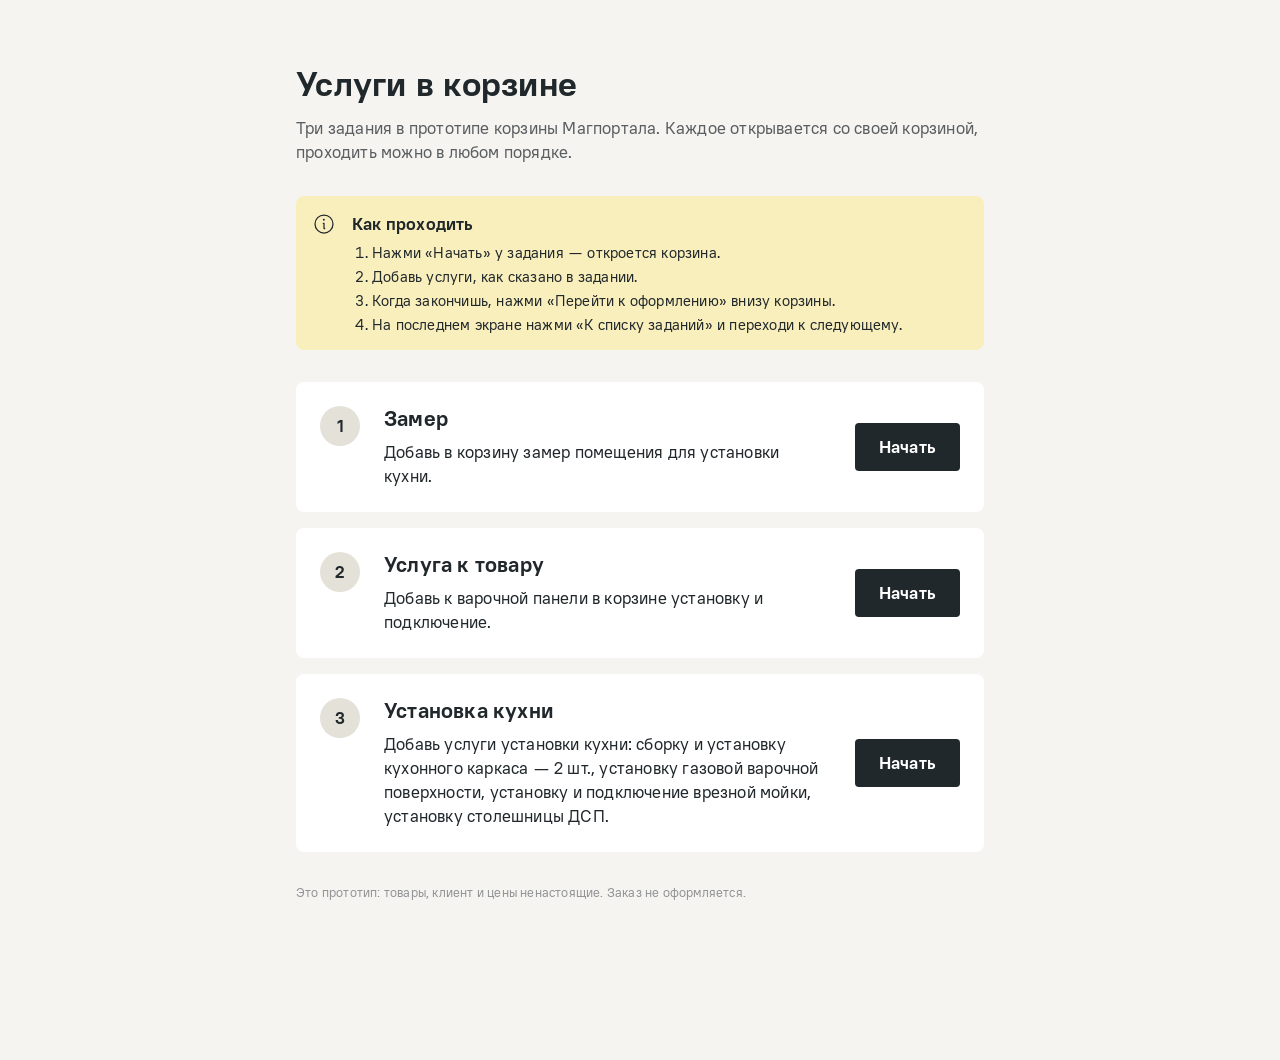
==== commit c7245fe0: "Обновление прототипа 2026-10-15 13:20" ====
--- a/index.html
+++ b/index.html
@@ -12,7 +12,7 @@
 html, body { margin: 0; background: var(--background-secondary, #F5F4F1); font-family: var(--f-base); color: var(--text-primary); }
 * { box-sizing: border-box; }
 p, h1, h2 { margin: 0; }
-.st-h1, .st-h2 { font-family: var(--f-base); text-transform: none; }   /* ds.css задаёт h1/h2 титульный шрифт и капс — гасим
+.st-h1, .st-h2 { font-family: var(--f-base); text-transform: none; }   /* ds.css задаёт h1/h2 титульный шрифт и капс — гасим */
 .st { max-width: 720px; margin: 0 auto; padding: 64px 16px 80px; display: flex; flex-direction: column; gap: 32px; }
 .st-head { display: flex; flex-direction: column; gap: 12px; }
 .st-h1 { font-size: 34px; line-height: 40px; font-weight: 600; letter-spacing: .25px; }
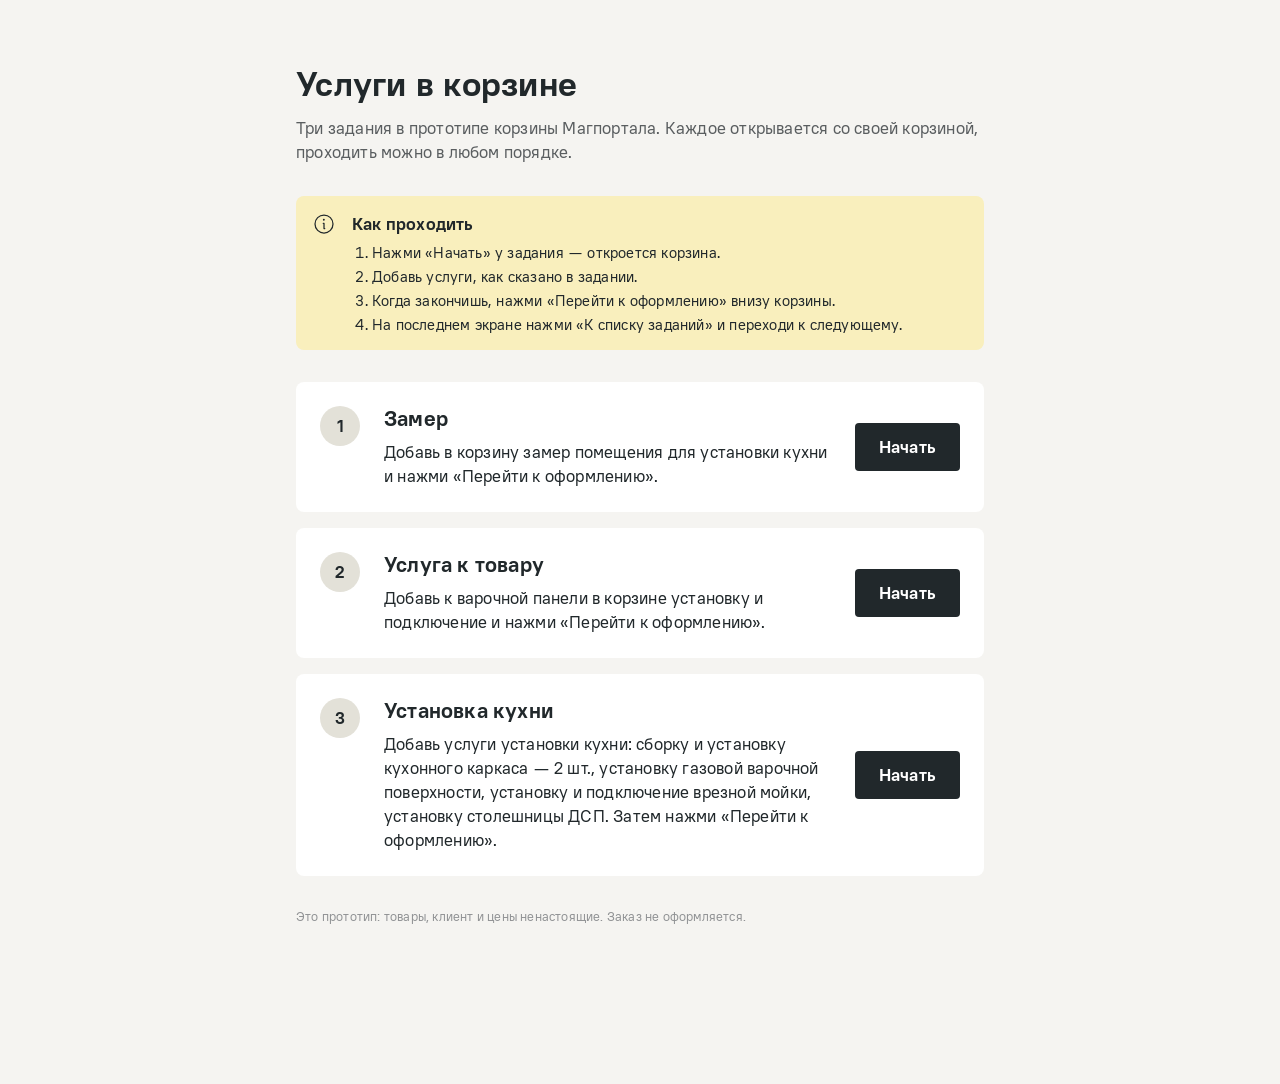
==== commit 63a72990: "Обновление прототипа 2026-10-15 13:24" ====
--- a/index.html
+++ b/index.html
@@ -69,9 +69,9 @@
 <script>
   // Формулировки заданий — черновик, проверить перед отправкой
   const TASKS = [
-    { id: 'zamer', title: 'Замер', text: 'Добавь в корзину замер помещения для установки кухни.' },
-    { id: 'tovar', title: 'Услуга к товару', text: 'Добавь к варочной панели в корзине установку и подключение.' },
-    { id: 'kuhnya', title: 'Установка кухни', text: 'Добавь услуги установки кухни: сборку и установку кухонного каркаса — 2 шт., установку газовой варочной поверхности, установку и подключение врезной мойки, установку столешницы ДСП.' }
+    { id: 'zamer', title: 'Замер', text: 'Добавь в корзину замер помещения для установки кухни и нажми «Перейти к оформлению».' },
+    { id: 'tovar', title: 'Услуга к товару', text: 'Добавь к варочной панели в корзине установку и подключение и нажми «Перейти к оформлению».' },
+    { id: 'kuhnya', title: 'Установка кухни', text: 'Добавь услуги установки кухни: сборку и установку кухонного каркаса — 2 шт., установку газовой варочной поверхности, установку и подключение врезной мойки, установку столешницы ДСП. Затем нажми «Перейти к оформлению».' }
   ];
   const status = id => { try { return localStorage.getItem('ux-task-' + id); } catch (e) { return null; } };
   document.getElementById('list').innerHTML = TASKS.map((t, i) => {
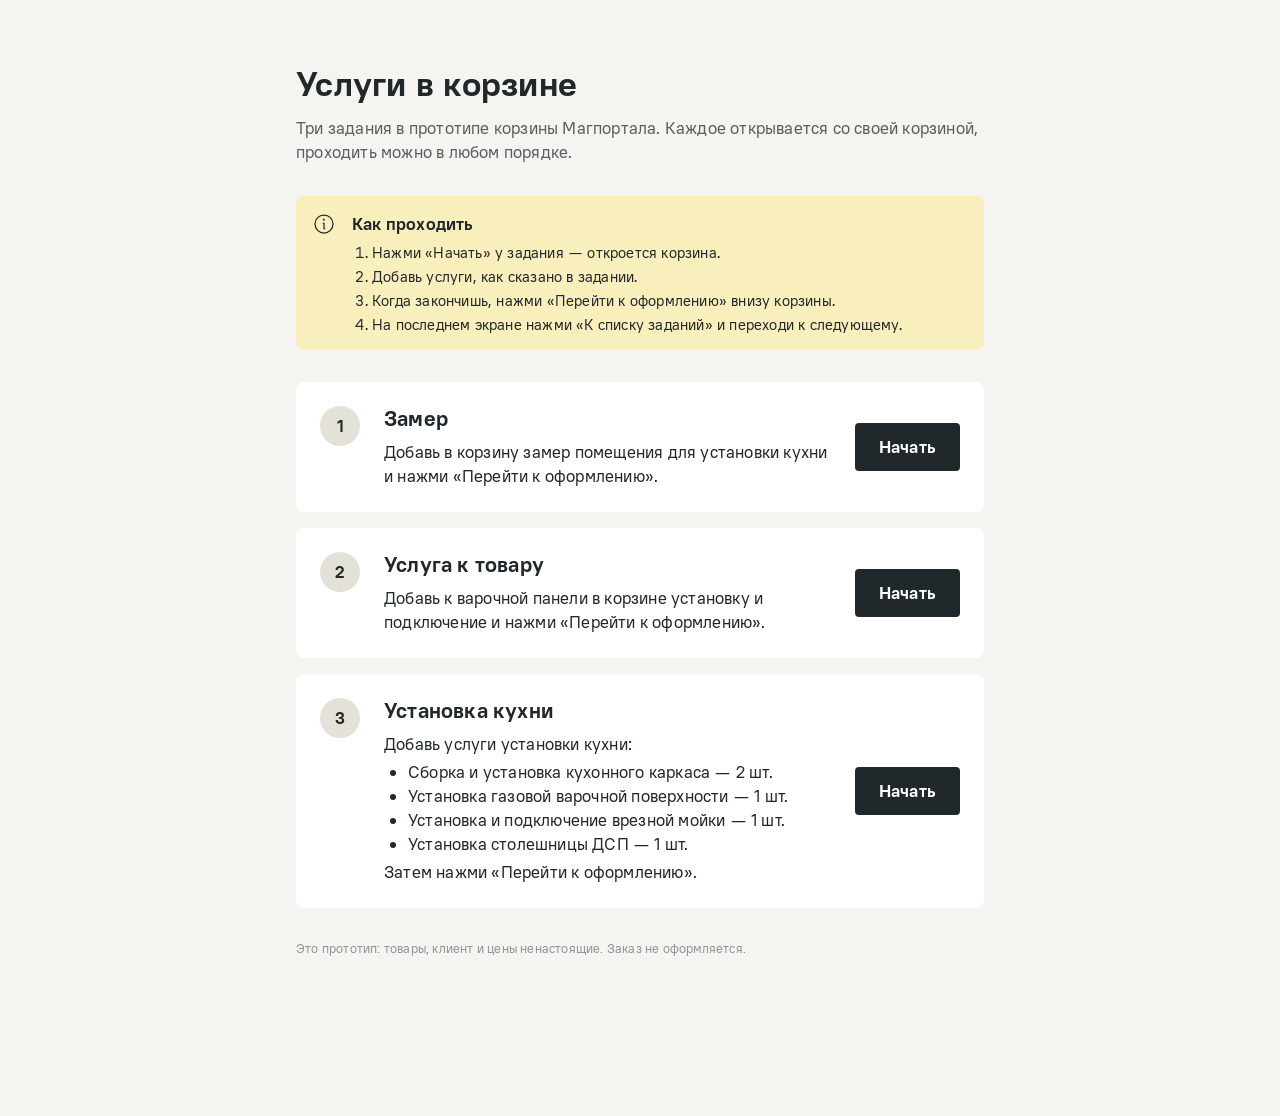
==== commit 03cb81e5: "Обновление прототипа 2026-10-28 18:06" ====
--- a/index.html
+++ b/index.html
@@ -29,7 +29,8 @@
 .st-body { flex: 1 1 0; min-width: 0; display: flex; flex-direction: column; gap: 8px; }
 .st-trow { display: flex; flex-wrap: wrap; align-items: center; gap: 8px 12px; }
 .st-h2 { font-size: 21px; line-height: 26px; font-weight: 600; letter-spacing: .2px; }
-.st-task { font-size: 17px; line-height: 24px; letter-spacing: .2px; }
+.st-task { font-size: 17px; line-height: 24px; letter-spacing: .2px; display: flex; flex-direction: column; gap: 4px; }
+.st-task ul { margin: 0; padding-left: 24px; }
 .st-card .fr-btn { flex: none; align-self: center; text-decoration: none; }
 .st-lbl--done { background: var(--control-minor); }
 .st-foot { font-size: 13px; line-height: 16px; letter-spacing: .2px; color: var(--text-minor); }
@@ -71,7 +72,7 @@
   const TASKS = [
     { id: 'zamer', title: 'Замер', text: 'Добавь в корзину замер помещения для установки кухни и нажми «Перейти к оформлению».' },
     { id: 'tovar', title: 'Услуга к товару', text: 'Добавь к варочной панели в корзине установку и подключение и нажми «Перейти к оформлению».' },
-    { id: 'kuhnya', title: 'Установка кухни', text: 'Добавь услуги установки кухни: сборку и установку кухонного каркаса — 2 шт., установку газовой варочной поверхности, установку и подключение врезной мойки, установку столешницы ДСП. Затем нажми «Перейти к оформлению».' }
+    { id: 'kuhnya', title: 'Установка кухни', text: 'Добавь услуги установки кухни:', list: ['Сборка и установка кухонного каркаса — 2 шт.', 'Установка газовой варочной поверхности — 1 шт.', 'Установка и подключение врезной мойки — 1 шт.', 'Установка столешницы ДСП — 1 шт.'], after: 'Затем нажми «Перейти к оформлению».' }
   ];
   const status = id => { try { return localStorage.getItem('ux-task-' + id); } catch (e) { return null; } };
   document.getElementById('list').innerHTML = TASKS.map((t, i) => {
@@ -80,7 +81,7 @@
     const lbl = s ? '<span class="fr-label st-lbl--done"><span class="fr-label__text">Пройдено</span></span>' : '';
     return `<section class="st-card">
       <span class="st-num">${i + 1}</span>
-      <div class="st-body"><div class="st-trow"><h2 class="st-h2">${t.title}</h2>${lbl}</div><p class="st-task">${t.text}</p></div>
+      <div class="st-body"><div class="st-trow"><h2 class="st-h2">${t.title}</h2>${lbl}</div><div class="st-task"><p>${t.text}</p>${t.list ? `<ul>${t.list.map(x => `<li>${x}</li>`).join('')}</ul><p>${t.after}</p>` : ''}</div></div>
       <a class="fr-btn ${s ? 'fr-btn--secondary' : 'fr-btn--primary'} fr-btn--l" href="prototype.html?task=${t.id}">${s ? 'Пройти ещё раз' : 'Начать'}</a>
     </section>`;
   }).join('');
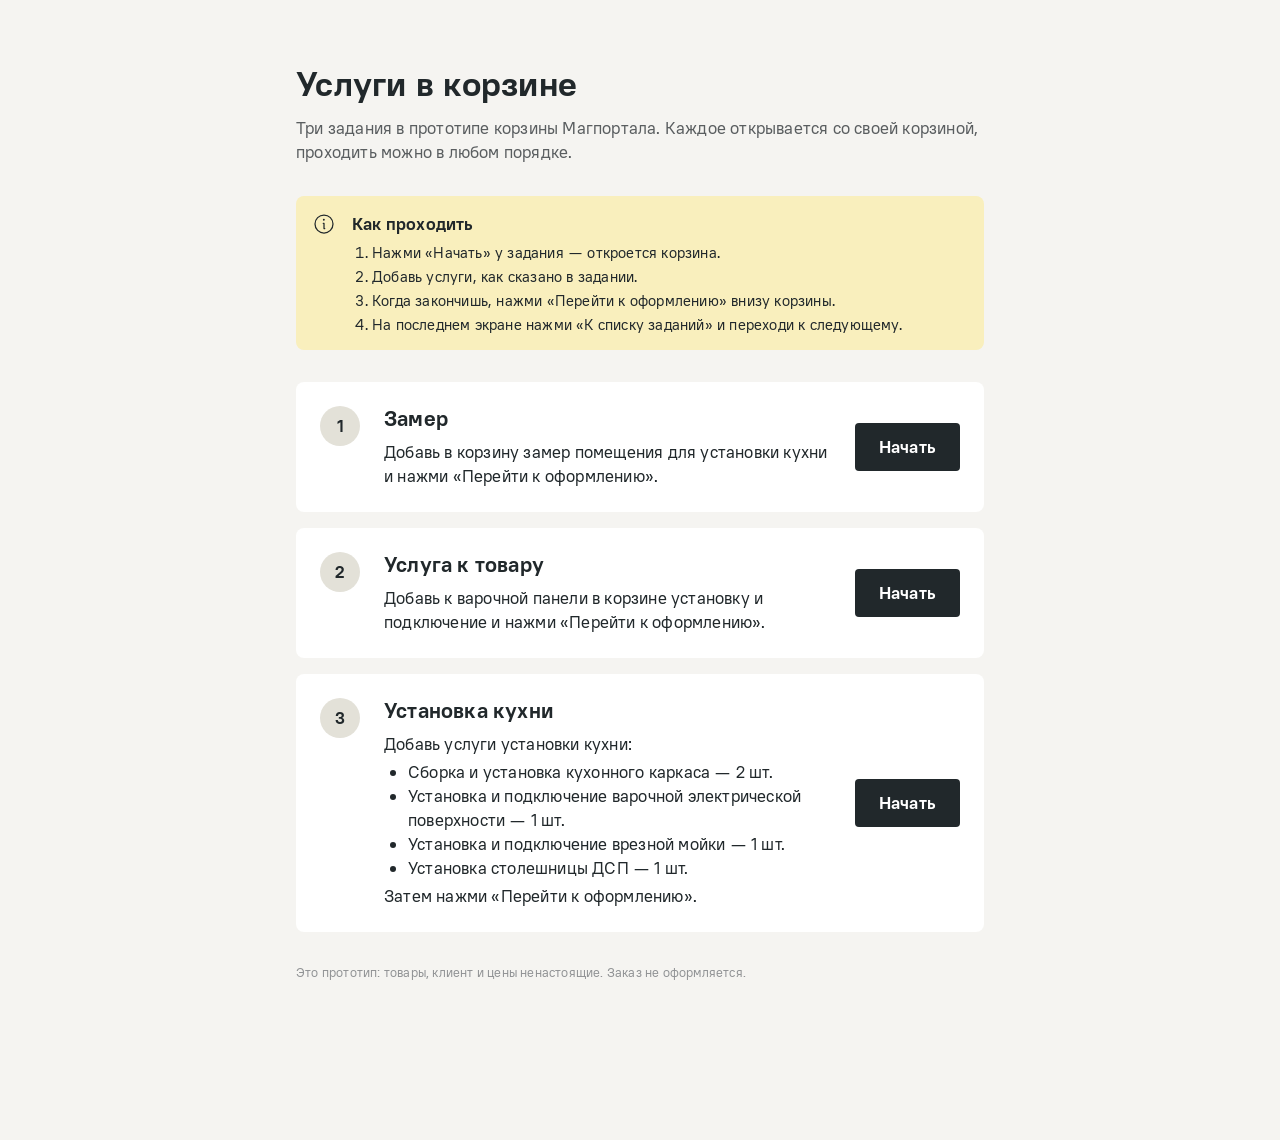
==== commit f108ab39: "Обновление прототипа 2026-10-28 23:14" ====
--- a/index.html
+++ b/index.html
@@ -72,7 +72,7 @@
   const TASKS = [
     { id: 'zamer', title: 'Замер', text: 'Добавь в корзину замер помещения для установки кухни и нажми «Перейти к оформлению».' },
     { id: 'tovar', title: 'Услуга к товару', text: 'Добавь к варочной панели в корзине установку и подключение и нажми «Перейти к оформлению».' },
-    { id: 'kuhnya', title: 'Установка кухни', text: 'Добавь услуги установки кухни:', list: ['Сборка и установка кухонного каркаса — 2 шт.', 'Установка газовой варочной поверхности — 1 шт.', 'Установка и подключение врезной мойки — 1 шт.', 'Установка столешницы ДСП — 1 шт.'], after: 'Затем нажми «Перейти к оформлению».' }
+    { id: 'kuhnya', title: 'Установка кухни', text: 'Добавь услуги установки кухни:', list: ['Сборка и установка кухонного каркаса — 2 шт.', 'Установка и подключение варочной электрической поверхности — 1 шт.', 'Установка и подключение врезной мойки — 1 шт.', 'Установка столешницы ДСП — 1 шт.'], after: 'Затем нажми «Перейти к оформлению».' }
   ];
   const status = id => { try { return localStorage.getItem('ux-task-' + id); } catch (e) { return null; } };
   document.getElementById('list').innerHTML = TASKS.map((t, i) => {
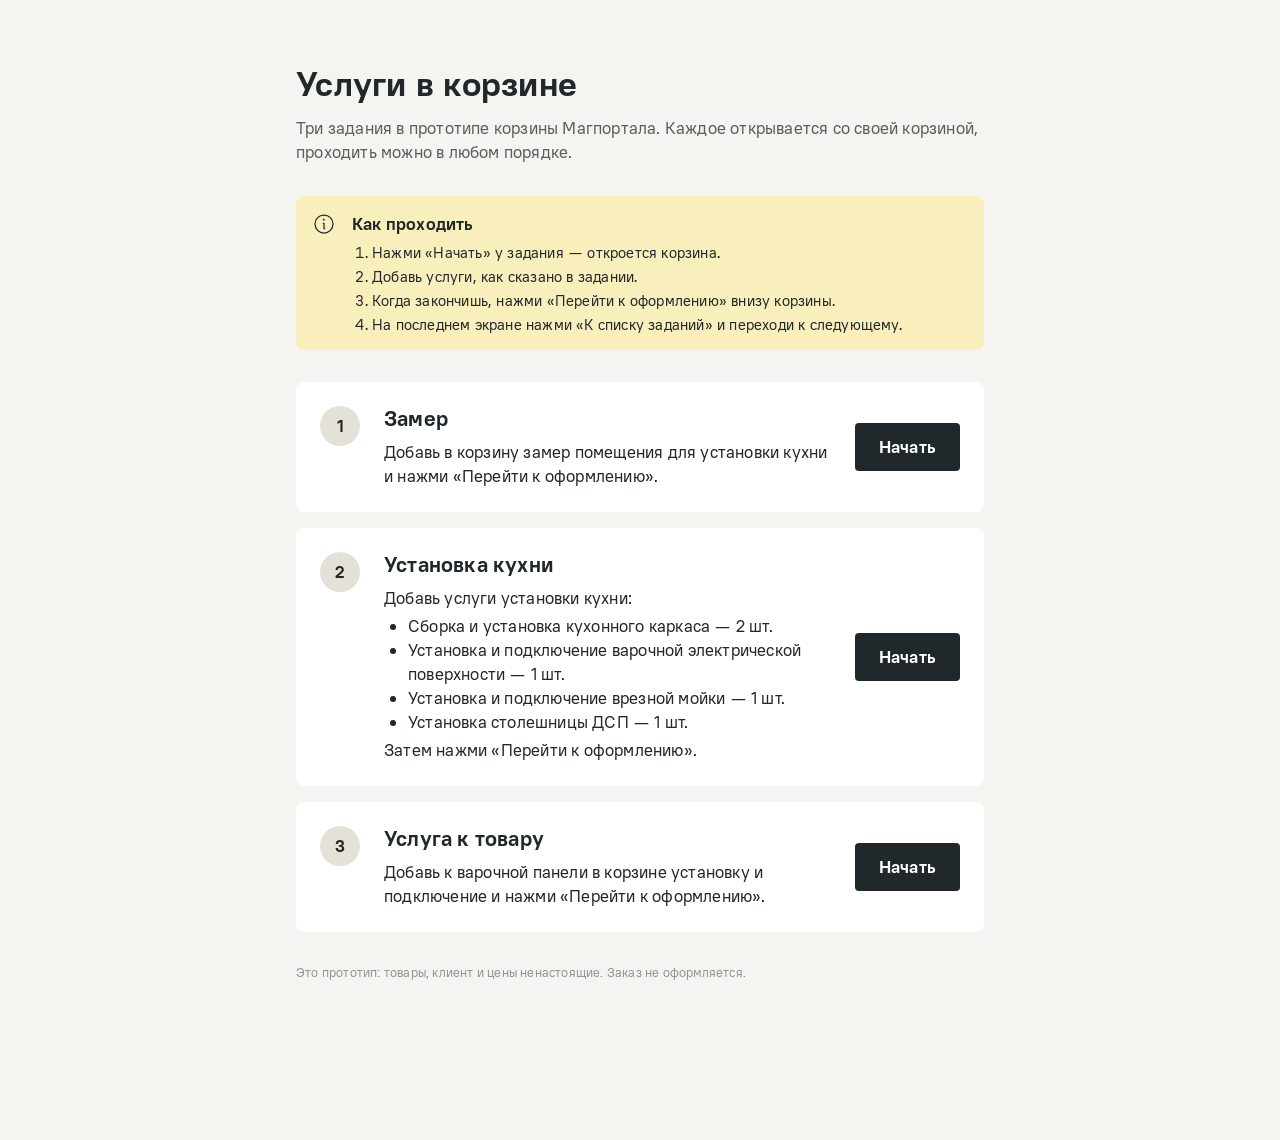
==== commit 7ccdead5: "Обновление прототипа 2026-10-28 23:59" ====
--- a/index.html
+++ b/index.html
@@ -71,8 +71,8 @@
   // Формулировки заданий — черновик, проверить перед отправкой
   const TASKS = [
     { id: 'zamer', title: 'Замер', text: 'Добавь в корзину замер помещения для установки кухни и нажми «Перейти к оформлению».' },
-    { id: 'tovar', title: 'Услуга к товару', text: 'Добавь к варочной панели в корзине установку и подключение и нажми «Перейти к оформлению».' },
-    { id: 'kuhnya', title: 'Установка кухни', text: 'Добавь услуги установки кухни:', list: ['Сборка и установка кухонного каркаса — 2 шт.', 'Установка и подключение варочной электрической поверхности — 1 шт.', 'Установка и подключение врезной мойки — 1 шт.', 'Установка столешницы ДСП — 1 шт.'], after: 'Затем нажми «Перейти к оформлению».' }
+    { id: 'kuhnya', title: 'Установка кухни', text: 'Добавь услуги установки кухни:', list: ['Сборка и установка кухонного каркаса — 2 шт.', 'Установка и подключение варочной электрической поверхности — 1 шт.', 'Установка и подключение врезной мойки — 1 шт.', 'Установка столешницы ДСП — 1 шт.'], after: 'Затем нажми «Перейти к оформлению».' },
+    { id: 'tovar', title: 'Услуга к товару', text: 'Добавь к варочной панели в корзине установку и подключение и нажми «Перейти к оформлению».' }
   ];
   const status = id => { try { return localStorage.getItem('ux-task-' + id); } catch (e) { return null; } };
   document.getElementById('list').innerHTML = TASKS.map((t, i) => {
